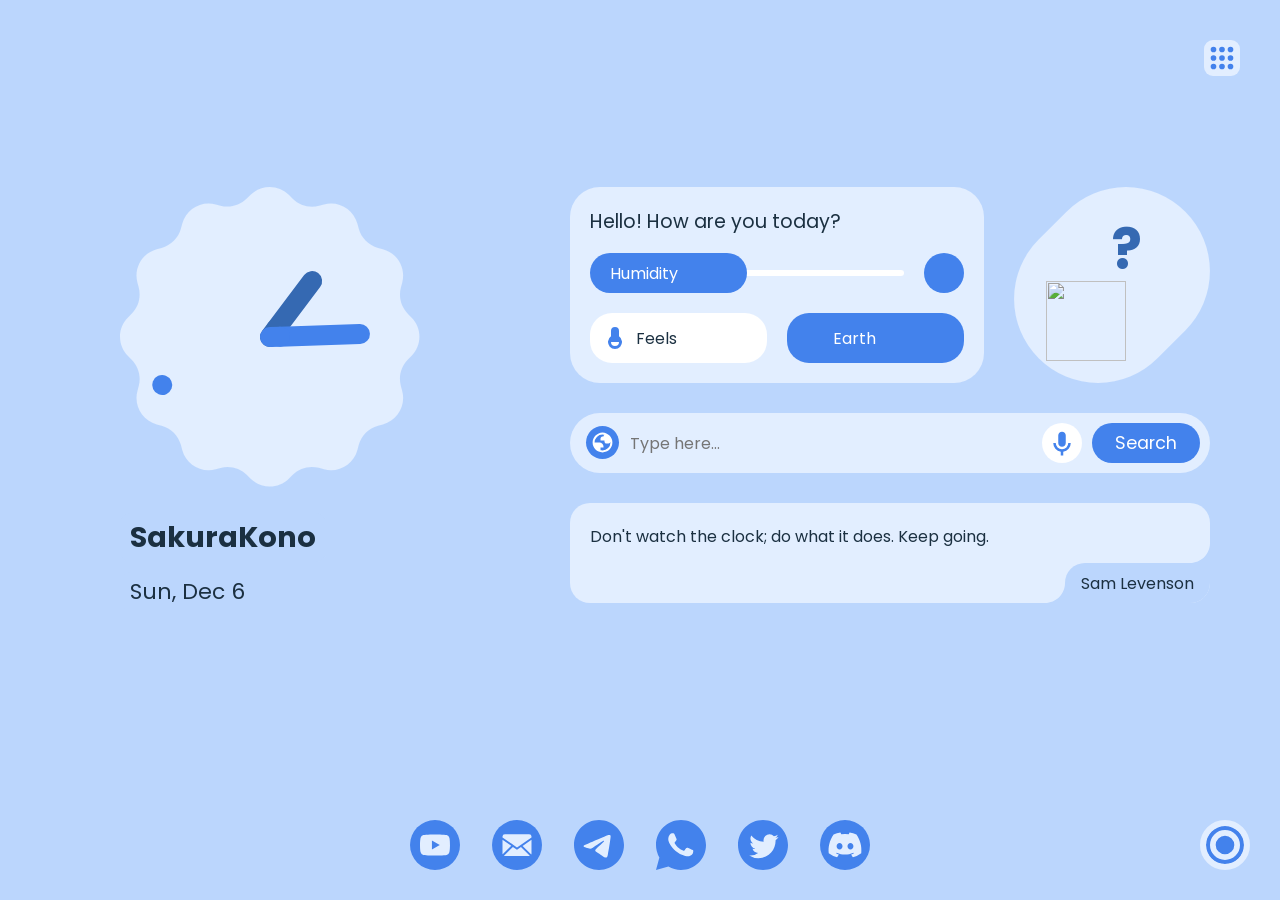
==== index.html @ a68b0960 "refactor: rebrand to KonoSite, restructure pages, add 404 page - Rename project from SakuraKono to K" ====
<!--
     Material You New Tab
     Copyright (c) 2024-2026 Prem, 2023-2025 XengShi
Copyright (c) 2026 SakuraCake
     Modified by SakuraCake for SakuraKono
     Licensed under the GNU General Public License v3.0 (GPL-3.0)
     You should have received a copy of the GNU General Public License along with this program.
     If not, see <https://www.gnu.org/licenses/>.
-->

<!DOCTYPE html>
<html lang="en">

<head>
    <meta charset="UTF-8">
    <meta content="width=device-width, initial-scale=1.0" name="viewport">
    <meta name="google-site-verification" content="j8K161R-W9yVVDoylaoPd2twGbjToAC3EzAFfZU1YOY" />
    <title>SakuraKono</title>
    <link href="style.css" rel="stylesheet">
    <link href="./favicon/icon48.png" id="favicon" rel="icon" type="image/png">
    <link rel="preconnect" href="https://fonts.googleapis.com">

    <!-- SCRIPTS -->
    <script src="scripts/preload.js"></script>
    <script defer src="scripts/pages.js"></script>
    <script defer src="scripts/languages.js"></script>
    <script defer src="scripts/save-load-states.js"></script>
    <script defer src="scripts/menu-shortcut-page.js"></script>
    <script defer src="scripts/theme.js"></script>
    <script defer src="scripts/browser-utils.js"></script>
    <script defer src="scripts/alert-modal.js"></script>
    <script defer src="scripts/wallpaper.js"></script>
    <script defer src="scripts/widgets-transparency.js"></script>
    <script defer src="scripts/clock.js"></script>
    <script defer src="scripts/weather.js"></script>
    <script defer src="scripts/custom-text.js"></script>
    <script defer src="scripts/search.js"></script>
    <script defer src="scripts/quotes.js"></script>
    <script defer src="scripts/shortcuts.js"></script>
    <script defer src="scripts/script.js"></script>
    <script defer src="scripts/search-suggestions.js"></script>
    <script defer src="scripts/ai-tools.js"></script>
    <script defer src="scripts/bookmarks.js"></script>
    <script defer src="scripts/todo-list.js"></script>
    <script defer src="scripts/google-apps.js"></script>
    <script defer src="scripts/voice-search.js"></script>
    <script defer src="scripts/backup-restore.js"></script>

    <!-- LANGUAGES SCRIPTS -->
    <script src="locales/en.js"></script>
    <script src="locales/zh.js"></script>
</head>

<body>
    <!-- --------------------- Loading Screen Starting --------------------- -->
    <img src="./images/Loading.png" id="LoadingScreen" fetchpriority="high" />

    <!-- --------------------- ToDo List Setup Starting --------------------- -->
    <!-- ToDo Icon -->
    <div class="todoListCont" id="todoListCont">
        <svg id="todoIcon" xmlns="http://www.w3.org/2000/svg" class="dot-icon" width="36" height="36"
            viewBox="0 0 36 36">
            <path style="transform: scale(0.9); transform-origin: center;"
                d="M7 4C5.3 4 4 5.3 4 7v6c0 1.7 1.3 3 3 3h6c1.7 0 3-1.3 3-3V7c0-1.7-1.3-3-3-3Zm12 2c-.6 0-1 .4-1 1s.4 1 1 1h12c.6 0 1-.4 1-1s-.4-1-1-1Zm-6 1c.25 0 .5.1.7.3.4.4.4 1 0 1.4l-3 3c-.2.2-.4.3-.7.3-.3 0-.5-.1-.7-.3l-2-2c-.4-.4-.4-1 0-1.4.4-.4 1-.4 1.4 0L10 9.6l2.3-2.3c.2-.2.45-.3.7-.3Zm6 3c-.6 0-1 .4-1 1s.4 1 1 1h7c.6 0 1-.4 1-1s-.4-1-1-1zM7 20c-1.7 0-3 1.3-3 3v6c0 1.7 1.3 3 3 3h6c1.7 0 3-1.3 3-3v-6c0-1.7-1.3-3-3-3zm12 2c-.6 0-1 .4-1 1s.4 1 1 1h12c.6 0 1-.4 1-1s-.4-1-1-1zm0 4c-.6 0-1 .4-1 1s.4 1 1 1h7c.6 0 1-.4 1-1s-.4-1-1-1z" />
        </svg>
        <!-- Text to appear on hover -->
        <span class="tooltip-text" id="todoListHover">ToDo List</span>
    </div>

    <!-- Centered Icon Container -->
    <div id="todoContainer" class="todo-container" style="display: none;">
        <h2 id="todoListHeading">To Do List</h2>
        <div class="addTaskCont">
            <input id="todoInput" placeholder="Add task..." type="text" autocomplete="off">
            <div class="searchControls">
                <!-- Add Button -->
                <button id="todoAdd">+</button>
            </div>
        </div>
        <ul class="todolist" id="todoullist">
        </ul>
    </div>

    <!-- --------------------- Bookmark System --------------------- -->
    <div style="display: none;">
        <svg id="folderIconTemplate" xmlns="http://www.w3.org/2000/svg" width="18" height="18" viewBox="0 0 24 24">
            <path fill="none" stroke="currentColor" stroke-linecap="round" stroke-linejoin="round" stroke-width="2"
                d="M3 6v10.8c0 1.12 0 1.68.218 2.108a2 2 0 0 0 .874.874c.427.218.987.218 2.105.218h11.606c1.118 0 1.677 0 2.104-.218c.377-.192.683-.498.875-.874C21 18.48 21 17.92 21 16.8V9.2c0-1.12 0-1.68-.218-2.108a2 2 0 0 0-.874-.874C19.48 6 18.92 6 17.8 6H12M3 6h9M3 6a2 2 0 0 1 2-2h3.675c.489 0 .734 0 .964.055q.308.075.578.24c.202.124.375.297.72.643L12 6" />
        </svg>
    </div>

    <div class="bookmark-button" id="bookmarkButton">
        <svg xmlns="http://www.w3.org/2000/svg" width="24" height="24" viewBox="0 0 24 24">
            <path fill-rule="evenodd"
                d="M7 2a3 3 0 0 0-3 3v15.138a1.5 1.5 0 0 0 2.244 1.303l5.26-3.006a1 1 0 0 1 .992 0l5.26 3.006A1.5 1.5 0 0 0 20 20.138V5a3 3 0 0 0-3-3z"
                clip-rule="evenodd" />
        </svg>
        <!-- Text to appear on hover -->
        <span class="tooltip-text" id="bookmarksHover">个人链接</span>
    </div>
    <div id="bookmarksContainer">
        <div id="bookmarkSidebar" class="bookmark-sidebar">

            <div class="topOutRoundCorner">
                <svg viewBox="0 0 30 30" xmlns="http://www.w3.org/2000/svg">
                    <path class="lessDark" d="M30 0L0 0C16.5685 0 30 13.4315 30 30L30 0Z" />
                </svg>
            </div>

            <div class="bookmark-sidebar-header">
                <h2 id="bookmarksHeading">Bookmarks</h2>
                <button id="addBookmarkBtn" class="bookmark-add-button" title="Add Link">+</button>
            </div>
            <div class="bookmark-search-container">
                <input type="text" id="bookmarkSearch" placeholder="Search bookmark" />
                <button id="clearSearchButton">✖</button>
            </div>
            <!-- Adding Sorting buttons along with View Container -->
            <div class="bookmark-controls-container">
                <div class="bookmark-control-group">
                    <h3 id="bookmarkSortBy">Sort by</h3>
                    <div class="button-group">
                        <button id="sortAlphabetical" class="bookmark-sort-button active">A-Z</button>
                        <button id="sortTimeAdded" class="bookmark-sort-button">Old-New</button>
                    </div>
                </div>

                <div class="bookmark-control-group">
                    <h3 id="bookmarkViewAs">View as</h3>
                    <div class="button-group">
                        <input type="checkbox" id="bookmarkGridCheckbox" hidden />
                        <button id="bookmarkViewGrid" class="bookmark-view-as-button">Grid</button>
                        <button id="bookmarkViewList" class="bookmark-view-as-button">List</button>
                    </div>
                </div>
            </div>
            <ul id="bookmarkList"></ul>
        </div>
    </div>

    <!-- Edit Bookmark Modal -->
    <div id="editBookmarkModal">
        <div class="modal-content">
            <h2 id="editBookmarkHeading">Edit Bookmark</h2>

            <img id="editBookmarkFavicon" src="" alt="Favicon">

            <div class="floating-label-field">
                <input type="text" id="editBookmarkName" autocomplete="off" />
                <label for="editBookmarkName" id="editBookmarkNameLabel">Bookmark Name</label>
            </div>

            <div class="floating-label-field">
                <input type="url" id="editBookmarkURL" autocomplete="off" />
                <label for="editBookmarkURL" id="editBookmarkURLLabel">Bookmark URL</label>
            </div>

            <div class="modal-buttons">
                <button id="saveBookmarkChanges">Save</button>
                <button id="cancelBookmarkEdit">Cancel</button>
            </div>
        </div>
    </div>

    <!----------------------- End of Bookmark System ----------------------->

    <!----------------------- Google App Menu Setup Starting ----------------------->
    <!-- 9 Dot Icon -->
    <div class="googleAppsCont" id="googleAppsCont">
        <svg class="dot-icon" xmlns="http://www.w3.org/2000/svg" width="36" height="36" viewBox="0 0 24 24">
            <path
                d="M8 6a2 2 0 1 1-4 0 2 2 0 0 1 4 0m0 6a2 2 0 1 1-4 0 2 2 0 0 1 4 0m-2 8a2 2 0 1 0 0-4 2 2 0 0 0 0 4m8-14a2 2 0 1 1-4 0 2 2 0 0 1 4 0m-2 8a2 2 0 1 0 0-4 2 2 0 0 0 0 4m2 4a2 2 0 1 1-4 0 2 2 0 0 1 4 0m4-10a2 2 0 1 0 0-4 2 2 0 0 0 0 4m2 4a2 2 0 1 1-4 0 2 2 0 0 1 4 0m-2 8a2 2 0 1 0 0-4 2 2 0 0 0 0 4" />
        </svg>
        <!-- Text to appear on hover -->
        <span class="tooltip-text" id="googleAppsHover">社交链接</span>
    </div>

    <!-- Centered Icon Container -->
    <div id="iconContainer" class="icon-container" style="display: none;">
        <a href="https://myaccount.google.com/" class="icon-item">
            <div class="menuicon">
                <svg xmlns="http://www.w3.org/2000/svg" width="46" height="46" viewBox="0 0 24 24">
                    <path fill="currentColor"
                        d="M12 4c-4.42 0-8 3.58-8 8c0 1.95.7 3.73 1.86 5.12a9.95 9.95 0 0 1 12.28 0A7.96 7.96 0 0 0 20 12c0-4.42-3.58-8-8-8m0 9c-1.93 0-3.5-1.57-3.5-3.5S10.07 6 12 6s3.5 1.57 3.5 3.5S13.93 13 12 13"
                        opacity="0.3" />
                    <path fill="currentColor"
                        d="M12 2C6.48 2 2 6.48 2 12s4.48 10 10 10s10-4.48 10-10S17.52 2 12 2m0 18c-1.74 0-3.34-.56-4.65-1.5C8.66 17.56 10.26 17 12 17s3.34.56 4.65 1.5c-1.31.94-2.91 1.5-4.65 1.5m6.14-2.88a9.95 9.95 0 0 0-12.28 0A7.96 7.96 0 0 1 4 12c0-4.42 3.58-8 8-8s8 3.58 8 8c0 1.95-.7 3.73-1.86 5.12" />
                    <path fill="currentColor"
                        d="M12 5.93c-1.93 0-3.5 1.57-3.5 3.5s1.57 3.5 3.5 3.5s3.5-1.57 3.5-3.5s-1.57-3.5-3.5-3.5m0 5c-.83 0-1.5-.67-1.5-1.5s.67-1.5 1.5-1.5s1.5.67 1.5 1.5s-.67 1.5-1.5 1.5" />
                </svg>
            </div>
            <div class="label short">Account</div>
        </a>
        <a href="https://google.com/" class="icon-item">
            <div class="menuicon">
                <svg xmlns="http://www.w3.org/2000/svg" width="43" height="43" viewBox="-2 -2 24 24">
                    <path fill="currentColor"
                        d="M4.376 8.068A6 6 0 0 0 4.056 10c0 .734.132 1.437.376 2.086a5.946 5.946 0 0 0 8.57 3.045h.001a5.96 5.96 0 0 0 2.564-3.043H10.22V8.132h9.605a10 10 0 0 1-.044 3.956a10 10 0 0 1-3.52 5.71A9.96 9.96 0 0 1 10 20A9.998 9.998 0 0 1 1.118 5.401A10 10 0 0 1 10 0c2.426 0 4.651.864 6.383 2.302l-3.24 2.652a5.948 5.948 0 0 0-8.767 3.114" />
                </svg>
            </div>
            <div class="label short">Search</div>
        </a>
        <a href="https://www.youtube.com/" class="icon-item">
            <div class="menuicon">
                <svg xmlns="http://www.w3.org/2000/svg" width="47" height="47" viewBox="1 0 24 24">
                    <g fill="none" fill-rule="evenodd">
                        <path
                            d="m12.593 23.258l-.011.002l-.071.035l-.02.004l-.014-.004l-.071-.035q-.016-.005-.024.005l-.004.01l-.017.428l.005.02l.01.013l.104.074l.015.004l.012-.004l.104-.074l.012-.016l.004-.017l-.017-.427q-.004-.016-.017-.018m.265-.113l-.013.002l-.185.093l-.01.01l-.003.011l.018.43l.005.012l.008.007l.201.093q.019.005.029-.008l.004-.014l-.034-.614q-.005-.018-.02-.022m-.715.002a.02.02 0 0 0-.027.006l-.006.014l-.034.614q.001.018.017.024l.015-.002l.201-.093l.01-.008l.004-.011l.017-.43l-.003-.012l-.01-.01z" />
                        <path fill="currentColor"
                            d="M12 4c.855 0 1.732.022 2.582.058l1.004.048l.961.057l.9.061l.822.064a3.8 3.8 0 0 1 3.494 3.423l.04.425l.075.91c.07.943.122 1.971.122 2.954s-.052 2.011-.122 2.954l-.075.91l-.04.425a3.8 3.8 0 0 1-3.495 3.423l-.82.063l-.9.062l-.962.057l-1.004.048A62 62 0 0 1 12 20a62 62 0 0 1-2.582-.058l-1.004-.048l-.961-.057l-.9-.062l-.822-.063a3.8 3.8 0 0 1-3.494-3.423l-.04-.425l-.075-.91A41 41 0 0 1 2 12c0-.983.052-2.011.122-2.954l.075-.91l.04-.425A3.8 3.8 0 0 1 5.73 4.288l.821-.064l.9-.061l.962-.057l1.004-.048A62 62 0 0 1 12 4m-2 5.575v4.85c0 .462.5.75.9.52l4.2-2.425a.6.6 0 0 0 0-1.04l-4.2-2.424a.6.6 0 0 0-.9.52Z" />
                    </g>
                </svg>
            </div>
            <div class="label short">YouTube</div>
        </a>
        <a href="https://mail.google.com/" class="icon-item">
            <div class="menuicon">
                <svg xmlns="http://www.w3.org/2000/svg" width="46" height="46" viewBox="1 0 24 24">
                    <path fill="currentColor"
                        d="M20 18h-2V9.25L12 13L6 9.25V18H4V6h1.2l6.8 4.25L18.8 6H20m0-2H4c-1.11 0-2 .89-2 2v12a2 2 0 0 0 2 2h16a2 2 0 0 0 2-2V6a2 2 0 0 0-2-2" />
                </svg>
            </div>
            <div class="label short">Gmail</div>
        </a>
        <a href="https://music.youtube.com/" class="icon-item">
            <div class="menuicon">
                <svg xmlns="http://www.w3.org/2000/svg" width="46" height="46" viewBox="0 0 24 24">
                    <g fill="currentColor" fill-rule="evenodd" clip-rule="evenodd">
                        <path
                            d="M8.217 8.286C9.265 7.254 10.514 6.743 12 6.743s2.735.51 3.783 1.543s1.562 2.258 1.562 3.714s-.514 2.68-1.562 3.713s-2.297 1.543-3.783 1.543s-2.735-.51-3.783-1.543S6.655 13.455 6.655 12s.514-2.682 1.562-3.714m6.977 3.715L10 14.91V9.088z" />
                        <path
                            d="M19.071 18.966Q22.001 16.08 22 12q0-4.081-2.929-6.967Q16.141 2.147 12 2.147T4.929 5.033T2 12q0 4.08 2.929 6.966q2.93 2.886 7.071 2.886q4.142 0 7.071-2.886M12 5.433c-1.827 0-3.407.644-4.702 1.92C6.002 8.63 5.345 10.19 5.345 12c0 1.809.657 3.37 1.953 4.646c1.295 1.276 2.874 1.92 4.702 1.92s3.407-.644 4.702-1.92c1.296-1.276 1.953-2.837 1.953-4.646c0-1.81-.657-3.37-1.953-4.647c-1.295-1.276-2.875-1.92-4.702-1.92" />
                    </g>
                </svg>
            </div>
            <div class="label short">YTMusic</div>
        </a>
        <a href="https://maps.google.com/" class="icon-item">
            <div class="menuicon">
                <svg width="36" height="36" viewBox="0 0 24 24" xmlns="http://www.w3.org/2000/svg">
                    <path fill="currentColor"
                        d="M4.456 12.367c-.515-1.143-.829-2.42-.83-3.994.001-2.05.739-3.927 1.962-5.383A8.354 8.354 0 0 1 12 0c.882 0 1.732.137 2.53.39a8.393 8.393 0 0 1 4.9 4.124c-.006.008 0 0 0 0a8.334 8.334 0 0 1 .943 3.859c0 5.078-3.256 7.061-6.05 11.429C12.625 22.426 13.096 24 12 24c-1.096 0-.625-1.574-2.323-4.198-1.955-3.058-4.057-4.854-5.221-7.435Zm5.096-6.059-.008.01a3.202 3.202 0 0 0 4.893 4.133l.03-.035a3.202 3.202 0 0 0-4.915-4.107z" />
                </svg>
            </div>
            <div class="label short">Maps</div>
        </a>
        <a href="https://play.google.com/" class="icon-item">
            <div class="menuicon">
                <svg xmlns="http://www.w3.org/2000/svg" width="38" height="38" viewBox="0 0 16 16">
                    <path fill="currentColor"
                        d="M14.222 9.374c1.037-.61 1.037-2.137 0-2.748L11.528 5.04 8.32 8l3.207 2.96zm-3.595 2.116L7.583 8.68 1.03 14.73c.201 1.029 1.36 1.61 2.303 1.055zM1 13.396V2.603L6.846 8zM1.03 1.27l6.553 6.05 3.044-2.81L3.333.215C2.39-.341 1.231.24 1.03 1.27" />
                </svg>
            </div>
            <div class="label short">Play</div>
        </a>
        <a href="https://drive.google.com/" class="icon-item">
            <div class="menuicon">
                <svg xmlns="http://www.w3.org/2000/svg" width="40" height="40" viewBox="0 0 24 24">
                    <path fill="currentColor"
                        d="M12.01 1.485c-2.082 0-3.754.02-3.743.047.01.02 1.708 3.001 3.774 6.62l3.76 6.574h3.76c2.081 0 3.753-.02 3.742-.047-.005-.02-1.708-3.001-3.775-6.62l-3.76-6.574zm-4.76 1.73a789.828 789.861 0 0 0-3.63 6.319L0 15.868l1.89 3.298 1.885 3.297 3.62-6.335 3.618-6.33-1.88-3.287C8.1 4.704 7.255 3.22 7.25 3.214zm2.259 12.653-.203.348c-.114.198-.96 1.672-1.88 3.287a423.93 423.948 0 0 1-1.698 2.97c-.01.026 3.24.042 7.222.042h7.244l1.796-3.157c.992-1.734 1.85-3.23 1.906-3.323l.104-.167h-7.249z" />
                </svg>
            </div>
            <div class="label short">Drive</div>
        </a>
        <a href="https://photos.google.com/" class="icon-item">
            <div class="menuicon">
                <svg xmlns="http://www.w3.org/2000/svg" width="42" height="42" viewBox="0 0 256 256">
                    <g fill="currentColor">
                        <path
                            d="M192 88a63.7 63.7 0 0 1-14 40h-50V24a64 64 0 0 1 64 64M64 168a64 64 0 0 0 64 64V128H78a63.7 63.7 0 0 0-14 40"
                            opacity=".2" />
                        <path
                            d="M232 120h-39.51A72 72 0 0 0 128 16a8 8 0 0 0-8 8v39.51A72 72 0 0 0 16 128a8 8 0 0 0 8 8h39.51A72 72 0 0 0 128 240a8 8 0 0 0 8-8v-39.51A72 72 0 0 0 240 128a8 8 0 0 0-8-8M120 223.43A56.09 56.09 0 0 1 72 168a55.3 55.3 0 0 1 10-32h38ZM120 120H32.57A56.09 56.09 0 0 1 88 72a55.3 55.3 0 0 1 32 10Zm16-87.43A56.09 56.09 0 0 1 184 88a55.3 55.3 0 0 1-10 32h-38ZM168 184a55.3 55.3 0 0 1-32-10v-38h87.43A56.09 56.09 0 0 1 168 184" />
                    </g>
                </svg>
            </div>
            <div class="label short">Photos</div>
        </a>
        <a href="https://translate.google.com/" class="icon-item">
            <div class="menuicon">
                <svg xmlns="http://www.w3.org/2000/svg" width="40" height="40" viewBox="0 0 24 24">
                    <path fill="currentColor"
                        d="m12 22-1-3H4q-.825 0-1.412-.587T2 17V4q0-.825.588-1.412T4 2h6l.875 3H20q.875 0 1.438.563T22 7v13q0 .825-.562 1.413T20 22zm-4.85-7.4q1.725 0 2.838-1.112T11.1 10.6q0-.2-.012-.362t-.063-.338h-3.95v1.55H9.3q-.2.7-.763 1.088t-1.362.387q-.975 0-1.675-.7T4.8 10.5t.7-1.725 1.675-.7q.45 0 .85.163t.725.487L9.975 7.55Q9.45 7 8.712 6.7T7.15 6.4q-1.675 0-2.863 1.188T3.1 10.5t1.188 2.913T7.15 14.6m6.7.5.55-.525q-.35-.425-.637-.825t-.563-.85zm1.25-1.275q.7-.825 1.063-1.575t.487-1.175h-3.975l.3 1.05h1q.2.375.475.813t.65.887M13 21h7q.45 0 .725-.288T21 20V7q0-.45-.275-.725T20 6h-8.825l1.175 4.05h1.975V9h1.025v1.05H19v1.025h-1.275q-.25.95-.75 1.85T15.8 14.6l2.725 2.675L17.8 18l-2.7-2.7-.9.925L15 19z" />
                </svg>
            </div>
            <div class="label short">Translate</div>
        </a>
        <a href="https://calendar.google.com/" class="icon-item">
            <div class="menuicon">
                <svg xmlns="http://www.w3.org/2000/svg" width="36" height="36" viewBox="0 0 24 24">
                    <path fill="currentColor"
                        d="M18.316 5.684H24v12.632h-5.684zM5.684 24h12.632v-5.684H5.684zM18.316 5.684V0H1.895A1.894 1.894 0 0 0 0 1.895v16.421h5.684V5.684zm-7.207 6.25v-.065q.407-.216.687-.617c.28-.401.279-.595.279-.982q0-.568-.3-1.025a2.05 2.05 0 0 0-.832-.714 2.7 2.7 0 0 0-1.197-.257q-.9 0-1.481.467-.579.467-.793 1.078l1.085.452q.13-.374.413-.633.284-.258.767-.257.495 0 .816.264a.86.86 0 0 1 .322.703q0 .495-.36.778t-.886.284h-.567v1.085h.633q.611 0 1.02.327.407.327.407.843 0 .505-.387.832c-.387.327-.565.327-.924.327q-.527 0-.897-.311-.372-.312-.521-.881l-1.096.452q.268.923.977 1.401.707.479 1.538.477a2.84 2.84 0 0 0 1.293-.291q.574-.29.902-.794.327-.505.327-1.149 0-.643-.344-1.105a2.07 2.07 0 0 0-.881-.689m2.093-1.931.602.913L15 10.045v5.744h1.187V8.446h-.827zM22.105 0h-3.289v5.184H24V1.895A1.894 1.894 0 0 0 22.105 0m-3.289 23.5 4.684-4.684h-4.684zM0 22.105C0 23.152.848 24 1.895 24h3.289v-5.184H0z" />
                </svg>
            </div>
            <div class="label short">Calendar</div>
        </a>
        <a href="https://meet.google.com/" class="icon-item">
            <div class="menuicon">
                <svg xmlns="http://www.w3.org/2000/svg" viewBox="0 0 50 50" width="41" height="41">
                    <path fill="currentColor"
                        d="M2 18L2 32 12 32 12 18zM39 9v4.31l-10 9V16H14V6h22C37.66 6 39 7.34 39 9zM29 27.69l10 9V41c0 1.66-1.34 3-3 3H14V34h15V27.69zM12 34v10H5c-1.657 0-3-1.343-3-3v-7H12zM12 6L12 16 2 16zM29 25L39 16 39 34zM49 9.25v31.5c0 .87-1.03 1.33-1.67.75L41 35.8V14.2l6.33-5.7C47.97 7.92 49 8.38 49 9.25z" />
                </svg>
            </div>
            <div class="label short">Meet</div>
        </a>
        <a href="https://chat.google.com/" class="icon-item">
            <div class="menuicon">
                <svg xmlns="http://www.w3.org/2000/svg" width="36" height="36" viewBox="0 0 24 24">
                    <path fill="currentColor"
                        d="M1.637 0C.733 0 0 .733 0 1.637v16.5c0 .904.733 1.636 1.637 1.636h3.955v3.323c0 .804.97 1.207 1.539.638l3.963-3.96h11.27c.903 0 1.636-.733 1.636-1.637V5.592L18.408 0Zm3.955 5.592h12.816v8.59H8.455l-2.863 2.863Z" />
                </svg>
            </div>
            <div class="label short">Chat</div>
        </a>
        <a href="https://news.google.com/" class="icon-item">
            <div class="menuicon">
                <svg xmlns="http://www.w3.org/2000/svg" width="40" height="40" viewBox="0 0 24 24">
                    <path fill="currentColor"
                        d="M21.267 21.2a.614.614 0 0 1-.613.613H3.344a.614.614 0 0 1-.612-.613V8.115a.614.614 0 0 1 .613-.613h17.309a.614.614 0 0 1 .613.613zm-3.032-3.42v-1.195a.08.08 0 0 0-.08-.08h-5.373v1.361h5.373a.08.08 0 0 0 .08-.083zm.817-2.587v-1.201a.08.08 0 0 0-.079-.082h-6.19v1.362h6.189a.08.08 0 0 0 .08-.078v-.004zm-.817-2.588V11.4a.08.08 0 0 0-.08-.08h-5.373v1.361h5.373a.08.08 0 0 0 .08-.079zM8.15 14.045v1.226h1.77c-.145.748-.804 1.292-1.77 1.292a1.976 1.976 0 0 1 0-3.95 1.77 1.77 0 0 1 1.253.49l.934-.932a3.14 3.14 0 0 0-2.187-.853 3.268 3.268 0 1 0 0 6.537c1.89 0 3.133-1.328 3.133-3.197a4 4 0 0 0-.052-.619zM2.27 7.654a.616.616 0 0 1 .613-.613h12.154l-1.269-3.49a.595.595 0 0 0-.743-.383L.368 7.775a.594.594 0 0 0-.323.775l2.225 6.112za.616.616 0 0 1 .613-.613h12.154l-1.269-3.49a.595.595 0 0 0-.743-.383L.368 7.775a.594.594 0 0 0-.323.775l2.225 6.112zm21.312-.31-8.803-2.37.751 2.067h5.584a.614.614 0 0 1 .613.613v8.794l2.247-8.365a.59.59 0 0 0-.392-.74m-4.496-1.675V2.795a.61.61 0 0 0-.611-.608H5.524a.61.61 0 0 0-.616.605v2.837l8.39-3.052a.594.594 0 0 1 .743.39l.544 1.497z" />
                </svg>
            </div>
            <div class="label short">News</div>
        </a>
        <a href="https://contacts.google.com/" class="icon-item">
            <div class="menuicon">
                <svg xmlns="http://www.w3.org/2000/svg" width="40" height="40" viewBox="0 0 24 24">
                    <path fill="currentColor"
                        d="M4.625 22q-.4 0-.725-.325t-.325-.725v-2.625q0-2.25 1.4-3.975t3.6-2.2q-1 .7-1.55 1.762t-.55 2.288v4.75q0 .275.075.55t.25.5zM8.3 22q-.425 0-.737-.312t-.313-.738V16.2q0-1.75 1.238-2.975T11.475 12H16.2q1.75 0 2.975 1.225T20.4 16.2v1.6q0 1.75-1.225 2.975T16.2 22zM12 9.9q-1.65 0-2.8-1.15t-1.15-2.8 1.15-2.8T12 2t2.8 1.15 1.15 2.8-1.15 2.8T12 9.9" />
                </svg>
            </div>
            <div class="label short">Contacts</div>
        </a>
        <a href="https://myadcenter.google.com/" class="icon-item">
            <div class="menuicon">
                <svg xmlns="http://www.w3.org/2000/svg" width="40" height="40" viewBox="0 0 24 24">
                    <path fill="currentColor"
                        d="M10.275 12q-.7 0-1.15-.525T8.8 10.25l.3-1.8q.2-1.075 1.013-1.763T12 6q1.1 0 1.913.688t1.012 1.762l.3 1.8q.125.7-.325 1.225T13.75 12zm.6-2h2.275l-.2-1.225q-.05-.35-.325-.562T12 8t-.612.213-.313.562zM3.1 12.975q-.575.025-.988-.225t-.537-.775q-.05-.225-.025-.45t.125-.425q0 .025-.025-.1-.05-.05-.25-.6-.05-.3.075-.575T1.8 9.35l.05-.05q.05-.475.388-.8t.837-.325q.075 0 .475.1l.075-.025q.125-.125.325-.187T4.375 8q.275 0 .488.088t.337.262q.025 0 .038.013t.037.012q.35.025.612.212t.388.513q.05.175.038.338t-.063.312q0 .025.025.1.175.175.275.388t.1.437q0 .1-.15.525-.025.05 0 .1l.05.4q0 .525-.437.9t-1.063.375zM20 13q-.825 0-1.412-.587T18 11q0-.3.088-.562t.237-.513l-.7-.625q-.25-.2-.088-.5T18 8.5h2q.825 0 1.413.588T22 10.5v.5q0 .825-.587 1.413T20 13M0 17v-.575q0-1.1 1.113-1.763T4 14q.325 0 .625.013t.575.062q-.35.5-.525 1.075T4.5 16.375V18H1q-.425 0-.712-.288T0 17m6 0v-.625q0-1.625 1.663-2.625t4.337-1q2.7 0 4.35 1T18 16.375V17q0 .425-.288.713T17 18H7q-.425 0-.712-.288T6 17m14-3q1.8 0 2.9.663t1.1 1.762V17q0 .425-.288.713T23 18h-3.5v-1.625q0-.65-.162-1.225t-.488-1.075q.275-.05.563-.062T20 14m-8 .75q-1.425 0-2.55.375T8.125 16H15.9q-.225-.5-1.338-.875T12 14.75M12.025 9" />
                </svg>
            </div>
            <div class="label short one">My Ad Ce...</div>
            <div class="label full">My Ad<br>Center</div>
        </a>
        <a href="https://business.google.com/" class="icon-item">
            <div class="menuicon">
                <svg xmlns="http://www.w3.org/2000/svg" width="40" height="40" viewBox="0 0 24 24">
                    <path fill="currentColor"
                        d="M22 8.5c0 1.37-1.12 2.5-2.5 2.5S17 9.87 17 8.5c0 1.37-1.12 2.5-2.5 2.5S12 9.87 12 8.5c0 1.37-1.12 2.5-2.5 2.5S7 9.87 7 8.5C7 9.87 5.88 11 4.5 11S2 9.87 2 8.5l1.39-5.42S3.68 2 4.7 2h14.6c1.02 0 1.31 1.08 1.31 1.08zm-1 3.7V20c0 1.1-.9 2-2 2H5c-1.1 0-2-.9-2-2v-7.8a3.96 3.96 0 0 0 4-.58c.69.55 1.56.88 2.5.88.95 0 1.82-.33 2.5-.88.69.55 1.56.88 2.5.88.95 0 1.82-.33 2.5-.88.68.55 1.56.88 2.5.88.53 0 1.04-.11 1.5-.3m-2 5.13c0-.2 0-.41-.05-.63l-.03-.16h-2.97v1.17h1.81c-.06.22-.14.44-.31.62-.33.33-.78.51-1.26.51-.5 0-.99-.21-1.35-.56-.69-.71-.69-1.86.02-2.58.69-.7 1.83-.7 2.55-.03l.14.13.84-.85-.16-.14c-.56-.52-1.3-.81-2.08-.81h-.01c-.81 0-1.57.31-2.14.87-.59.58-.92 1.34-.92 2.13 0 .8.31 1.54.88 2.09a3.2 3.2 0 0 0 2.22.91h.02c.8 0 1.51-.29 2.03-.8.47-.48.77-1.2.77-1.87" />
                </svg>
            </div>
            <div class="label short one">Business ...</div>
            <div class="label full">Business<br>Profile</div>
        </a>
        <a href="https://google.com/shopping/" class="icon-item">
            <div class="menuicon">
                <svg xmlns="http://www.w3.org/2000/svg" width="39" height="39" viewBox="0 0 24 24">
                    <path fill="currentColor"
                        d="M11.175 22q-.375 0-.75-.15t-.675-.45L2.6 14.25q-.3-.3-.438-.663t-.137-.737t.138-.75t.437-.675L11.4 2.6q.275-.275.65-.438T12.825 2H20q.825 0 1.413.587T22 4v7.175q0 .4-.15.763t-.425.637L12.6 21.4q-.3.3-.675.45t-.75.15M17.5 8q.625 0 1.063-.437T19 6.5t-.437-1.062T17.5 5t-1.062.438T16 6.5t.438 1.063T17.5 8" />
                </svg>
            </div>
            <div class="label short">Shopping</div>
        </a>

        <div class="separator"></div>

        <a href="https://docs.google.com/document/" class="icon-item">
            <div class="menuicon">
                <svg xmlns="http://www.w3.org/2000/svg" width="39" height="39" viewBox="0 0 24 24">
                    <path fill="currentColor"
                        d="M14.727 6.727H14V0H4.91c-.905 0-1.637.732-1.637 1.636v20.728c0 .904.732 1.636 1.636 1.636h14.182c.904 0 1.636-.732 1.636-1.636V6.727zm-.545 10.455H7.09v-1.364h7.09v1.364zm2.727-3.273H7.091v-1.364h9.818zm0-3.273H7.091V9.273h9.818zM14.727 6h6l-6-6z" />
                </svg>
            </div>
            <div class="label short">Docs</div>
        </a>
        <a href="https://docs.google.com/spreadsheets/" class="icon-item">
            <div class="menuicon">
                <svg xmlns="http://www.w3.org/2000/svg" width="39" height="39" viewBox="0 0 24 24">
                    <path fill="currentColor"
                        d="M11.318 12.545H7.91v-1.909h3.41v1.91zM14.728 0v6h6zm1.363 10.636h-3.41v1.91h3.41zm0 3.273h-3.41v1.91h3.41zM20.727 6.5v15.864c0 .904-.732 1.636-1.636 1.636H4.909a1.636 1.636 0 0 1-1.636-1.636V1.636C3.273.732 4.005 0 4.909 0h9.318v6.5zm-3.273 2.773H6.545v7.909h10.91v-7.91zm-6.136 4.636H7.91v1.91h3.41v-1.91z" />
                </svg>
            </div>
            <div class="label short">Sheets</div>
        </a>
        <a href="https://docs.google.com/presentation/" class="icon-item">
            <div class="menuicon">
                <svg xmlns="http://www.w3.org/2000/svg" width="39" height="39" viewBox="0 0 24 24">
                    <path fill="currentColor"
                        d="M16.09 15.273H7.91v-4.637h8.18zm1.728-8.523h2.91v15.614c0 .904-.733 1.636-1.637 1.636H4.909a1.636 1.636 0 0 1-1.636-1.636V1.636C3.273.732 4.005 0 4.909 0h9.068v6.75zm-.363 2.523H6.545v7.363h10.91zm-2.728-5.979V6h6.001l-6-6v3.294z" />
                </svg>
            </div>
            <div class="label short">Slides</div>
        </a>
        <a href="https://docs.google.com/forms/" class="icon-item">
            <div class="menuicon">
                <svg xmlns="http://www.w3.org/2000/svg" width="39" height="39" viewBox="0 0 24 24">
                    <path fill="currentColor"
                        d="M14.727 6h6l-6-6zm0 .727H14V0H4.91c-.905 0-1.637.732-1.637 1.636v20.728c0 .904.732 1.636 1.636 1.636h14.182c.904 0 1.636-.732 1.636-1.636V6.727zM7.91 17.318a.819.819 0 1 1 .001-1.638.819.819 0 0 1 0 1.638zm0-3.273a.819.819 0 1 1 .001-1.637.819.819 0 0 1 0 1.637zm0-3.272a.819.819 0 1 1 .001-1.638.819.819 0 0 1 0 1.638zm9 6.409h-6.818v-1.364h6.818zm0-3.273h-6.818v-1.364h6.818zm0-3.273h-6.818V9.273h6.818z" />
                </svg>
            </div>
            <div class="label short">Forms</div>
        </a>
        <a href="https://keep.google.com/" class="icon-item">
            <div class="menuicon">
                <svg xmlns="http://www.w3.org/2000/svg" width="39" height="39" viewBox="0 0 24 24">
                    <path fill="currentColor"
                        d="M4.908 0c-.904 0-1.635.733-1.635 1.637v20.726c0 .904.732 1.637 1.635 1.637H19.09c.904 0 1.637-.733 1.637-1.637V6.5h-6.5V0zm9.819 0v6h6zM11.97 8.229c.224 0 .571.031.765.072.2.04.576.185.842.312.828.414 1.467 1.164 1.774 2.088.168.511.188 1.34.05 1.865a3.75 3.75 0 0 1-1.277 1.952l-.25.193h-1.87c-2.134 0-1.931.042-2.478-.494a3.35 3.35 0 0 1-.984-1.844c-.148-.766-.053-1.437.32-2.203.19-.399.303-.556.65-.899.68-.679 1.513-1.037 2.458-1.042m-1.866 7.863h3.781v1.328h-3.779v-1.328z" />
                </svg>
            </div>
            <div class="label short">Keep</div>
        </a>
        <a href="https://google.com/finance/" class="icon-item">
            <div class="menuicon">
                <svg xmlns="http://www.w3.org/2000/svg" width="40" height="40" viewBox="0 0 24 24">
                    <path fill="currentColor"
                        d="M8 11.75V7.5q0-.625.438-1.062T9.5 6t1.063.438T11 7.5v4.25q0 .625-.437 1.063T9.5 13.25t-1.062-.437T8 11.75m5-.225V3.5q0-.625.438-1.062T14.5 2t1.063.438T16 3.5v8.025q0 .75-.462 1.125t-1.038.375-1.037-.375T13 11.525m-10 3.45V11.5q0-.625.438-1.062T4.5 10t1.063.438T6 11.5v3.475q0 .75-.462 1.125t-1.038.375-1.037-.375T3 14.975m2.4 6.075q-.65 0-.913-.612T4.7 19.35l4.1-4.1q.275-.275.663-.3t.687.25L13 17.65l5.6-5.6H18q-.425 0-.712-.288T17 11.05t.288-.712.712-.288h3q.425 0 .713.288t.287.712v3q0 .425-.288.713T21 15.05t-.712-.288T20 14.05v-.6l-6.25 6.25q-.275.275-.663.3t-.687-.25L9.55 17.3 6.1 20.75q-.125.125-.312.213t-.388.087" />
                </svg>
            </div>
            <div class="label short">Finance</div>
        </a>
        <a href="https://ads.google.com/" class="icon-item">
            <div class="menuicon">
                <svg xmlns="http://www.w3.org/2000/svg" width="42" height="42" viewBox="0 0 48 48">
                    <defs>
                        <mask id="ipTGoogleAds0">
                            <g fill="none" stroke="#fff" stroke-width="4">
                                <path fill="#555"
                                    d="M41.355 34.153L29.522 8.776a6 6 0 0 0-10.876 5.072L30.48 39.224a6 6 0 1 0 10.876-5.071Z" />
                                <path stroke-linecap="round"
                                    d="M23.438 26.536L17.52 39.224a6 6 0 0 1-7.974 2.902v0a6 6 0 0 1-2.902-7.973L18.374 9" />
                                <circle cx="12.083" cy="36.688" r="6" fill="#555"
                                    transform="rotate(25 12.083 36.688)" />
                            </g>
                        </mask>
                    </defs>
                    <path fill="currentColor" d="M0 0h48v48H0z" mask="url(#ipTGoogleAds0)" />
                </svg>
            </div>
            <div class="label short">Google Ads</div>
        </a>
        <a href="https://analytics.google.com/" class="icon-item">
            <div class="menuicon">
                <svg xmlns="http://www.w3.org/2000/svg" width="36" height="36" viewBox="0 0 24 24">
                    <path fill="currentColor"
                        d="M22.84 2.998v17.999a2.983 2.983 0 0 1-2.967 2.998 3 3 0 0 1-.368-.02 3.06 3.06 0 0 1-2.61-3.1V3.12A3.06 3.06 0 0 1 19.51.02a2.983 2.983 0 0 1 3.329 2.978zM4.133 18.055a2.973 2.973 0 1 0 0 5.945 2.973 2.973 0 0 0 0-5.945m7.872-9.01h-.05a3.06 3.06 0 0 0-2.892 3.126v7.985c0 2.167.954 3.482 2.35 3.763a2.978 2.978 0 0 0 3.57-2.927v-8.959a2.983 2.983 0 0 0-2.978-2.988" />
                </svg>
            </div>
            <div class="label short one">Google A...</div>
            <div class="label full">Google<br>Analytics</div>
        </a>
        <a href="https://passwords.google.com/" class="icon-item">
            <div class="menuicon">
                <svg xmlns="http://www.w3.org/2000/svg" width="38" height="38" viewBox="0 0 24 24">
                    <path fill="currentColor"
                        d="M6.545 14.182c.6 0 1.109-.21 1.528-.627.436-.436.654-.954.654-1.555s-.218-1.109-.654-1.528a2.036 2.036 0 0 0-1.528-.654c-.6 0-1.118.218-1.555.654A2.079 2.079 0 0 0 4.363 12c0 .6.21 1.118.627 1.555.436.418.954.627 1.555.627zm0 4.363c-1.818 0-3.363-.636-4.636-1.909C.636 15.363 0 13.818 0 12s.636-3.363 1.909-4.637c1.273-1.272 2.818-1.908 4.636-1.908a6.39 6.39 0 0 1 3.409.954 6.22 6.22 0 0 1 2.4 2.59h9.464c.6 0 1.109.22 1.527.655.436.418.655.927.655 1.528v5.18c0 .6-.219 1.119-.655 1.556a2.079 2.079 0 0 1-1.527.627h-4.91a2.17 2.17 0 0 1-1.554-.627 2.17 2.17 0 0 1-.627-1.555v-1.364h-2.374a6.009 6.009 0 0 1-2.373 2.618 6.676 6.676 0 0 1-3.435.928Zm4.31-5.727h6.054v3.545h1.636v-1.364a.775.775 0 0 1 .219-.574.816.816 0 0 1 .6-.246.73.73 0 0 1 .573.246.73.73 0 0 1 .246.574v1.364h1.635v-5.181H10.855a4.336 4.336 0 0 0-1.528-2.537 4.193 4.193 0 0 0-2.782-1.008 4.202 4.202 0 0 0-3.081 1.281C2.61 9.772 2.182 10.8 2.182 12c0 1.2.428 2.228 1.282 3.081a4.202 4.202 0 0 0 3.081 1.282c1.055 0 1.982-.327 2.782-.982a4.461 4.461 0 0 0 1.528-2.563z" />
                </svg>
            </div>
            <div class="label short one">Password ...</div>
            <div class="label full">Password<br>Manager</div>
        </a>
        <a href="https://one.google.com/" class="icon-item">
            <div class="menuicon">
                <svg xmlns="http://www.w3.org/2000/svg" width="43" height="43" viewBox="0 0 24 24">
                    <g fill="none" stroke="currentColor" stroke-linecap="round" stroke-linejoin="round"
                        stroke-width="2">
                        <path d="M11 5v13.982a2 2 0 0 0 4 0V5a2 2 0 1 0-4 0" />
                        <path
                            d="M6.63 8.407a2.125 2.125 0 0 0-.074 2.944c.77.834 2.051.869 2.862.077l4.95-4.834c.812-.792.846-2.11.076-2.945a1.984 1.984 0 0 0-2.861-.077z" />
                    </g>
                </svg>
            </div>
            <div class="label short one">Google O...</div>
            <div class="label full">Google<br>One</div>
        </a>
        <a href="https://google.com/travel/" class="icon-item">
            <div class="menuicon">
                <svg xmlns="http://www.w3.org/2000/svg" width="43" height="43" viewBox="0 0 24 24">
                    <path fill="currentColor"
                        d="M11 6h2V4h-2zm1 6q-1.9 0-3.625-.788T5 9.45V8q0-.825.588-1.412T7 6h2V3q0-.425.288-.712T10 2h4q.425 0 .713.288T15 3v3h2q.825 0 1.413.588T19 8v1.45q-1.65.975-3.375 1.763T12 12m-5 9q-.825 0-1.412-.587T5 19v-7.3q1.4.85 2.888 1.45t3.112.8V14q0 .425.288.713T12 15t.713-.288T13 14v-.05q1.625-.2 3.113-.8T19 11.7V19q0 .825-.587 1.413T17 21q0 .425-.288.713T16 22q-.4 0-.562-.363T15 21H9q0 .425-.288.713T8 22q-.4 0-.562-.363T7 21" />
                </svg>
            </div>
            <div class="label short">Travel</div>
        </a>
        <a href="https://classroom.google.com/" class="icon-item">
            <div class="menuicon">
                <svg xmlns="http://www.w3.org/2000/svg" width="36" height="36" viewBox="0 0 24 24">
                    <path fill="currentColor"
                        d="M1.637 1.637C.732 1.637 0 2.369 0 3.273v17.454c0 .904.732 1.636 1.637 1.636h20.726c.905 0 1.637-.732 1.637-1.636V3.273c0-.904-.732-1.636-1.637-1.636zm.545 2.181h19.636v16.364h-2.726v-1.09h-4.91v1.09h-12zM12 8.182a1.636 1.636 0 1 0 0 3.273 1.636 1.636 0 1 0 0-3.273m-4.363 1.91c-.678 0-1.229.55-1.229 1.226a1.228 1.228 0 0 0 2.455 0c0-.677-.549-1.226-1.226-1.226m8.726 0a1.227 1.227 0 1 0 0 2.453 1.227 1.227 0 0 0 0-2.453M12 12.545c-1.179 0-2.413.401-3.148 1.006a4.1 4.1 0 0 0-1.215-.188c-1.314 0-2.729.695-2.729 1.559v.896h14.184v-.896c0-.864-1.415-1.559-2.729-1.559-.41 0-.83.068-1.215.188-.735-.605-1.969-1.006-3.148-1.006" />
                </svg>
            </div>
            <div class="label short">Classroom</div>
        </a>
        <a href="https://books.google.com/" class="icon-item">
            <div class="menuicon">
                <svg xmlns="http://www.w3.org/2000/svg" width="41" height="41" viewBox="0 0 24 24">
                    <path fill="currentColor"
                        d="M18 22a2 2 0 0 0 2-2V4a2 2 0 0 0-2-2h-6v7L9.5 7.5 7 9V2H6a2 2 0 0 0-2 2v16a2 2 0 0 0 2 2z" />
                </svg>
            </div>
            <div class="label short">Books</div>
        </a>
        <a href="https://blogger.com/" class="icon-item">
            <div class="menuicon">
                <svg xmlns="http://www.w3.org/2000/svg" width="37" height="37" viewBox="0 0 24 24">
                    <path fill="currentColor"
                        d="M21.976 24H2.026C.9 24 0 23.1 0 21.976V2.026C0 .9.9 0 2.025 0H22.05C23.1 0 24 .9 24 2.025v19.95C24 23.1 23.1 24 21.976 24M12 3.975H9A5.025 5.025 0 0 0 3.975 9v6A5.025 5.025 0 0 0 9 20.024h6A5.025 5.025 0 0 0 20.024 15v-3.975c0-.6-.45-1.05-1.05-1.05H18a.995.995 0 0 1-.976-.976A5.025 5.025 0 0 0 12 3.973zm3.074 12H9c-.525 0-.975-.45-.975-.975s.45-.976.975-.976h6.074c.526 0 .977.45.977.976s-.45.976-.975.976zm-2.55-7.95c.527 0 .976.45.976.975s-.45.975-.975.975h-3.6c-.525 0-.976-.45-.976-.975s.45-.975.975-.975z" />
                </svg>
            </div>
            <div class="label short">Blogger</div>
        </a>
        <a href="https://earth.google.com/" class="icon-item">
            <div class="menuicon">
                <svg xmlns="http://www.w3.org/2000/svg" width="43" height="43" viewBox="0 0 24 24">
                    <path fill="currentColor"
                        d="M12 12.14c-.91-1.37-1.86-2.36-2.86-2.95-1-.6-1.87-.81-2.64-.64-.73.18-1.36.59-1.86 1.25-.44.59-.64 1.26-.64 2.01V12c0 .78.11 1.58.36 2.39.09.25.14.25.19 0 .12-.62.41-1.08.86-1.36.46-.28 1.06-.27 1.81.02.75.3 1.48.95 2.2 1.9 1.28 1.72 2.78 2.77 4.5 3.14 2.22.32 3.89-.39 5.02-2.09.31-.61.56-1.14.7-1.61.09-.31.05-.34-.14-.09-.47.62-1.1 1.03-1.9 1.2-.8.2-1.71 0-2.74-.5-1.03-.57-1.98-1.5-2.86-2.86m4.97-3.98c-1.56-2.35-3.25-3.66-5.06-3.99-1.44-.22-3 .28-4.69 1.5-.22.16-.32.24-.31.26.02.02.15-.04.4-.16 2.5-1.22 4.91.06 7.22 3.84.5.84 1.02 1.5 1.57 1.97s1.06.75 1.55.84c.48.08.92.08 1.31-.04.39-.13.74-.33 1.04-.61 0-.6-.09-1.27-.31-1.97-.5.12-.95.08-1.34-.12-.39-.18-.85-.71-1.38-1.52M12 2c2.75 0 5.1 1 7.05 2.95S22 9.25 22 12s-1 5.1-2.95 7.05S14.75 22 12 22s-5.1-1-7.05-2.95S2 14.75 2 12s1-5.1 2.95-7.05S9.25 2 12 2" />
                </svg>
            </div>
            <div class="label short">Earth</div>
        </a>
        <a href="https://artsandculture.google.com/" class="icon-item">
            <div class="menuicon">
                <svg xmlns="http://www.w3.org/2000/svg" width="43" height="43" viewBox="0 0 24 24">
                    <path fill="currentColor"
                        d="M12 2C6.5 2 2 6.5 2 12s4.5 10 10 10 10-4.5 10-10S17.5 2 12 2m5 15H7v-2h10zm-9-3v-3h2v3zm3 0v-3h2v3zm3 0v-3h2v3zm3-4H7V8.5L12 6l5 2.5z" />
                </svg>
            </div>
            <div class="label short one">Arts and ...</div>
            <div class="label full">Arts and<br>Culture</div>
        </a>
        <a href="https://google.com/save/" class="icon-item">
            <div class="menuicon">
                <svg xmlns="http://www.w3.org/2000/svg" width="42" height="42" viewBox="0 0 24 24">
                    <path fill="currentColor" stroke="currentColor" stroke-linecap="round" stroke-linejoin="round"
                        d="M6 6.2c0-1.12 0-1.68.218-2.108a2 2 0 0 1 .874-.874C7.52 3 8.08 3 9.2 3h5.6c1.12 0 1.68 0 2.108.218a2 2 0 0 1 .874.874C18 4.52 18 5.08 18 6.2v13.305c0 .486 0 .729-.101.862a.5.5 0 0 1-.37.198c-.167.01-.369-.125-.773-.394L12 17l-4.756 3.17c-.404.27-.606.405-.774.395a.5.5 0 0 1-.369-.198C6 20.234 6 19.991 6 19.505z" />
                </svg>
            </div>
            <div class="label short">Saved</div>
        </a>
        <a href="https://chromewebstore.google.com/" class="icon-item">
            <div class="menuicon">
                <svg xmlns="http://www.w3.org/2000/svg" width="38" height="38" viewBox="0 0 24 24">
                    <path fill="currentColor"
                        d="M0 1.637v19.09c0 .9.736 1.636 1.636 1.636h.131a10.4 10.4 0 0 1-.13-1.636 10.3 10.3 0 0 1 1.667-5.64l4.202 7.276h1.128A3.77 3.77 0 0 1 12 16.958a3.77 3.77 0 0 1 3.366 5.406h1.048a4.7 4.7 0 0 0-1.587-5.406h6.83a10.34 10.34 0 0 1 .577 5.406h.13c.9 0 1.636-.737 1.636-1.637V1.637Zm9.273 2.181h5.454a1.09 1.09 0 1 1 0 2.182H9.273a1.09 1.09 0 1 1 0-2.182M12 10.364a10.36 10.36 0 0 1 9.233 5.652H12a4.71 4.71 0 0 0-4.677 4.149L3.91 14.25A10.34 10.34 0 0 1 12 10.364" />
                </svg>
            </div>
            <div class="label short one">Chrome ...</div>
            <div class="label full">Chrome<br>Web Store</div>
        </a>
    </div>
    <!-- ________________ End of Google App Menu ________________ -->

    <div class="centerDiv">
        <div class="leftDiv" id="leftDiv">

            <!-- ____________clock___________ -->
            <div class="clock" id="analogClock">

                <svg fill="none" height="100%" viewBox="0 0 461 461" width="100%" xmlns="http://www.w3.org/2000/svg">
                    <path class="bgLightTint" clip-rule="evenodd" fill-rule="evenodd"
                        d="M93.6379 63.9405C89.7543 78.4344 78.4333 89.7554 63.9394 93.639l-7.4405 1.9937c-22.4055 6.0033-35.702 29.0333-29.6984 51.4393l1.9196 7.164c3.8837 14.494-.2601 29.959-10.8704 40.569l-5.5482 5.548c-16.402 16.402-16.402 42.995 0 59.397l5.6221 5.622c10.6102 10.611 14.754 26.075 10.8704 40.569l-1.9936 7.441c-6.0036 22.405 7.2929 45.435 29.6985 51.439l7.4406 1.994c14.4939 3.883 25.8149 15.204 29.6985 29.698l1.9942 7.443c6.0038 22.405 29.0338 35.702 51.4388 29.698l7.442-1.994c14.494-3.883 29.959.26 40.569 10.871l5.271 5.271c16.402 16.402 42.995 16.402 59.397 0l5.347-5.347c10.61-10.61 26.075-14.754 40.569-10.87l7.717 2.068c22.405 6.003 45.435-7.293 51.439-29.699l1.993-7.439c3.884-14.494 15.205-25.815 29.699-29.699l7.441-1.994c22.406-6.003 35.702-29.033 29.699-51.439l-2.068-7.718c-3.884-14.493.26-29.958 10.87-40.569l5.346-5.346c16.402-16.402 16.402-42.995 0-59.397l-5.272-5.272c-10.61-10.61-14.754-26.075-10.87-40.569l1.994-7.441c6.003-22.406-7.293-45.436-29.699-51.4398l-7.441-1.9939c-14.494-3.8836-25.815-15.2046-29.699-29.6984l-1.993-7.4395c-6.004-22.4056-29.034-35.702-51.439-29.6985l-7.441 1.9937c-14.494 3.8836-29.959-.2601-40.569-10.8704l-5.623-5.6227c-16.402-16.402-42.995-16.402-59.397 0l-5.547 5.5476c-10.61 10.6102-26.075 14.754-40.569 10.8704l-7.166-1.92c-22.405-6.0036-45.435 7.2929-51.4388 29.6985l-1.9943 7.4425Z" />
                </svg>
                <div class="centerPoint">
                    <div class="sui" id="hour"></div>
                    <div class="sui" id="second"></div>
                    <div class="sui" id="minute"></div>
                </div>
            </div>
            <div class="clock" id="digitalClock">
                <svg fill="none" height="100%" viewBox="60 0 460 450" width="100%" xmlns="http://www.w3.org/2000/svg">
                    <!-- Background oval shape -->
                    <rect class="bgLightTint" height="350" rx="180" width="460" x="60" y="40"></rect>

                    <!-- Date Text -->
                    <text id="digidate" x="290" y="120" text-anchor="middle" fill="#E2EEFF" font-size="28"
                        font-family="Arial" class="digidate">Thu 9</text>

                    <!-- Full Time Text (Hour:Minute) -->
                    <text x="290" y="260" id="digiclock" class="digiclock" font-family="Arial">
                        <tspan id="digihours">6</tspan>
                        <tspan id="digicolon" dx="-34">:</tspan>
                        <tspan id="digiminutes" dx="-34">28</tspan>
                    </text>

                    <!-- AM/PM Text -->
                    <text id="amPm" x="290" y="330" text-anchor="middle" fill="#E2EEFF" font-size="28"
                        font-family="Arial" class="amPm">AM</text>
                </svg>
            </div>

            <!-- ____________end of clock______________ -->

            <div class="ttteexxtt">
                <div id="userText">SakuraKono</div>
                <div id="date"></div>
            </div>
        </div>
        <!-- ---------end of leftDiv--------------- -->

        <div class="rightDiv" id="rightDiv">
            <!-- ---weather stuff--------- -->
            <div class="topDiv" id="hideWeather">
                <div class="lrectangle bgLightTint">
                    <div id="conditionText"></div>
                    <div class="cconnt">
                        <div class="humidityBar">
                            <div class="thinLine"></div>
                            <div class="slider" id="slider">
                                <div id="humidityLevel"></div>
                            </div>
                        </div>

                        <div class="tilesContainer">
                            <div class="tiles">
                                <div class="icon">
                                    <svg height="24" viewBox="0 0 24 24" width="24" xmlns="http://www.w3.org/2000/svg">
                                        <path id="darkFeelsLikeIcon" class="accentColor"
                                            d="M8 10.255V5a4 4 0 0 1 8 0v5.255a7 7 0 1 1-8 0ZM8 16a4 4 0 1 0 8 0H8Z" />
                                    </svg>

                                </div>
                                <span id="feelsLike"></span>
                            </div>
                            <div class="tiles location">
                                <div class="icon">
                                    <img class="location-icon" draggable="false" src="./svgs/location.svg" alt="">
                                </div>
                                <span class="location_spn" id="location"></span>
                            </div>
                        </div>
                        <!-- end of tilesContainer -->
                    </div>
                </div>

                <!-- -----rAndakar-------- -->
                <div class="rAndakar">
                    <svg fill="none" height="100%" viewBox="0 0 288 288" width="100%"
                        xmlns="http://www.w3.org/2000/svg">
                        <rect class="bgLightTint" fill="#E2EEFF" height="304.742" rx="123.401"
                            transform="rotate(45 164.485 -51)" width="246.801" x="164.485" y="-51" />
                    </svg>
                    <div class="wInfo">
                        <div id="temp">?</div>
                        <img alt="" id="wIcon" draggable="false" src="./svgs/defaultWeather.svg">
                    </div>
                </div>
            </div>
            <!-- ------end of weather stuff------------ -->

            <!-- ----------searchbar-------------- -->
            <div class="searchbar bgLightTint" id="searchbar">

                <div class="searchIcon">
                    <svg fill="none" height="100%" viewBox="0 0 45 45" width="100%" xmlns="http://www.w3.org/2000/svg">
                        <path id="searchIconDark" class="accentColor"
                            d="M20.012 0A20.02 20.02 0 0 0 3.729 8.38a20.01 20.01 0 0 0 2.417 26.063 20.02 20.02 0 0 0 17.547 5.245 20 20 0 0 0 8.592-3.864L40.76 44.3a2.502 2.502 0 0 0 3.539-3.54l-8.475-8.472a20.01 20.01 0 0 0 2.166-21.074A20.02 20.02 0 0 0 20.014 0zm.002 5.004A15 15 0 0 1 30.629 9.4a15 15 0 0 1 4.394 10.614 15 15 0 0 1-4.394 10.615 15.01 15.01 0 0 1-21.23 0 15 15 0 0 1-4.397-10.615H5A15 15 0 0 1 9.398 9.4a15 15 0 0 1 10.616-4.396m-.463 5.014a10.01 10.01 0 0 0-9.545 9.996A10.007 10.007 0 0 0 20.012 30.02h.002a10 10 0 0 0 7.076-2.93 10.007 10.007 0 0 0 0-14.152 10 10 0 0 0-7.54-2.92" />
                    </svg>
                </div>
                <div class="searchIcon">
                    <!-- Dropdown Button -->
                    <div class="dropdown search-dropdown">
                        <!-- Default Search Engine -->
                        <button id="default-dropdown-item" style="cursor: pointer;" role="button" class="dropdown-btn">
                            <div id="default-dropdown" data-default data-engine-name="default" data-engine="0"
                                class="dropdown-item">
                                <svg width="30" height="30">
                                    <use href="#default-engine-icon" />
                                </svg>
                                <span class="engine-name" id="defaultEngineDD">
                                    Default
                                </span>
                            </div>
                        </button>
                        <div class="dropdown-content">
                            <!-- Default Google Icon -->
                            <div id="google-dropdown" data-engine-name="google" data-engine="1" class="dropdown-item">
                                <svg width="30" height="30">
                                    <use href="#google-engine-icon" />
                                </svg>
                                <span class="engine-name" id="googleEngineDD">
                                    Google
                                </span>
                            </div>
                            <!-- Duck -->
                            <div data-engine="2" data-engine-name="duck" id="duck-dropdown" class="dropdown-item">
                                <svg width="30" height="30">
                                    <use href="#duck-engine-icon" />
                                </svg>
                                <span class="engine-name" id="duckEngineDD">
                                    Duck
                                </span>
                            </div>
                            <!-- Bing -->
                            <div data-engine="3" data-engine-name="bing" id="bing-dropdown" class="dropdown-item">
                                <svg width="30" height="30">
                                    <use href="#bing-engine-icon" />
                                </svg>
                                <span class="engine-name" id="bingEngineDD">
                                    Bing
                                </span>
                            </div>

                            <div data-engine="4" data-engine-name="brave" id="brave-dropdown" class="dropdown-item">
                                <svg width="30" height="30">
                                    <use href="#brave-engine-icon" />
                                </svg>
                                <span class="engine-name" id="braveEngineDD">
                                    Brave
                                </span>
                            </div>

                            <div data-engine="5" data-engine-name="youtube" id="youtube-dropdown" class="dropdown-item">
                                <svg width="30" height="30">
                                    <use href="#youtube-engine-icon" />
                                </svg>
                                <span class="engine-name" id="youtubeEngineDD">
                                    YouTube
                                </span>
                            </div>

                            <div data-engine="6" data-engine-name="gImages" id="gImages-dropdown" class="dropdown-item">
                                <svg width="30" height="30">
                                    <use href="#gImages-engine-icon" />
                                </svg>
                                <span class="engine-name" id="gImagesEngineDD">Images</span>
                            </div>

                            <div data-engine="7" data-engine-name="reddit" id="reddit-dropdown" class="dropdown-item">
                                <svg width="30" height="30">
                                    <use href="#reddit-engine-icon" />
                                </svg>
                                <span class="engine-name" id="redditEngineDD">Reddit</span>
                            </div>

                            <div data-engine="8" data-engine-name="wikipedia" id="wikipedia-dropdown"
                                class="dropdown-item">
                                <svg width="30" height="30">
                                    <use href="#wikipedia-engine-icon" />
                                </svg>
                                <span class="engine-name" id="wikipediaEngineDD">Wikipedia</span>
                            </div>

                            <div data-engine="9" data-engine-name="quora" id="quora-dropdown" class="dropdown-item">
                                <svg width="30" height="30">
                                    <use href="#quora-engine-icon" />
                                </svg>
                                <span class="engine-name" id="quoraEngineDD">Quora</span>
                            </div>

                            <div data-engine="10" data-engine-name="article" id="article-dropdown" class="dropdown-item">
                                <svg width="30" height="30">
                                    <use href="#article-engine-icon" />
                                </svg>
                                <span class="engine-name" id="articleEngineDD">文章</span>
                            </div>

                        </div>
                    </div>
                </div>

                <div class="searchbar-content">
                    <input id="searchQ" placeholder="Type here..." type="text" autocomplete="off">

                    <div class="searchControls">
                        <!-- Mic Icon -->
                        <div class="micIcon" id="micIcon">
                            <svg xmlns="http://www.w3.org/2000/svg" viewBox="0 -1 24 24" height="100%" width="100%">
                                <path id="micIconPath" class="accentColor"
                                    d="M12 14q-1.25 0-2.125-.875T9 11V5q0-1.25.875-2.125T12 2t2.125.875T15 5v6q0 1.25-.875 2.125T12 14m-1 7v-3.075q-2.6-.35-4.3-2.325T5 11h2q0 2.075 1.463 3.538T12 16t3.538-1.463T17 11h2q0 2.625-1.7 4.6T13 17.925V21z" />
                            </svg>
                        </div>
                        <!-- Search Button -->
                        <button id="enterBtn">Search</button>
                    </div>
                </div>
            </div>
            <div id="resultBox" class="resultBox bgLightTint" style="display: none;"></div>
            <!-- ----------end of searchbar-------------- -->

            <!-- Search Engine SVG Definitions -->
            <svg style="display: none;">
                <symbol id="default-engine-icon" viewBox="0 0 24 24" xmlns="http://www.w3.org/2000/svg">
                    <path style="transform: scale(0.95); transform-origin: center;"
                        d="M12 22q-2.075 0-3.9-.788t-3.175-2.137T2.788 15.9T2 12t.788-3.9t2.137-3.175T8.1 2.788T12 2t3.9.788t3.175 2.137T21.213 8.1T22 12t-.788 3.9t-2.137 3.175t-3.175 2.138T12 22m0-2q3.35 0 5.675-2.325T20 12q0-.175-.012-.363t-.013-.312q-.125.725-.675 1.2T18 13h-2q-.825 0-1.412-.587T14 11v-1h-4V8q0-.825.588-1.412T12 6h1q0-.575.313-1.012t.762-.713q-.5-.125-1.012-.2T12 4Q8.65 4 6.325 6.325T4 12h5q1.65 0 2.825 1.175T13 16v1h-3v2.75q.5.125.988.188T12 20" />
                </symbol>
            </svg>

            <svg style="display: none;">
                <symbol id="google-engine-icon" viewBox="0 0 28 28" xmlns="http://www.w3.org/2000/svg">
                    <path
                        d="M24.805 12.0177c.1309.7383.1961 1.4863.195 2.2357 0 3.3466-1.2204 6.1763-3.3441 8.0916h.0028C19.8016 24.0265 17.2487 25 14.2216 25c-2.9761 0-5.8304-1.1589-7.9349-3.2217C4.1823 19.7154 3 16.9176 3 14.0004c0-2.9173 1.1823-5.7151 3.2867-7.778 2.1045-2.0628 4.9588-3.2217 7.9349-3.2217 2.7857-.032 5.476.9939 7.5073 2.8627l-3.2038 3.1404c-1.1581-1.0822-2.7037-1.6747-4.3035-1.65-2.9274 0-5.4144 1.936-6.301 4.5429a6.4654 6.4654 0 0 0 0 4.2115h.0043c.8907 2.6028 3.3735 4.5387 6.3009 4.5387 1.5121 0 2.811-.3795 3.8182-1.0505h-.0042a5.1412 5.1412 0 0 0 1.4705-1.4462 5.0327 5.0327 0 0 0 .7724-1.8963h-6.0611v-4.2348l10.5834-.0014Z" />
                </symbol>
            </svg>

            <svg style="display: none;">
                <symbol id="duck-engine-icon" viewBox="0 0 28 28" xmlns="http://www.w3.org/2000/svg">
                    <path
                        d="M10.5 7a1.5 1.5 0 1 0 0 3 1.5 1.5 0 0 0 0-3ZM12 4a5 5 0 0 1 2.86 9.1c1.58.15 3.36.51 5.14 1.4 3 1.5 4-.5 4-.5s-1 9-7 9h-6s-5 0-5-5c0-3 3-4 2-6-4 0-4-3.5-4-3.5 1 .5 2.24.5 3 .15A5.02 5.02 0 0 1 12 4Z" />
                </symbol>
            </svg>

            <svg style="display: none;">
                <symbol id="bing-engine-icon" viewBox="0 0 28 28" xmlns="http://www.w3.org/2000/svg">
                    <path
                        d="M22.9991 13.1645a.4638.4638 0 0 0-.0872-.2527.4546.4546 0 0 0-.2112-.1608l-8.8313-2.7685c-.1648-.0514-.24.0372-.1676.1963l1.6424 3.6516c.0725.16.2598.3496.416.422l2.2533 1.0442c.1562.0724.16.1991.0075.281l-9.6135 5.1749c-.1515.082-.1713.0534-.0433-.0638l3.6933-3.3668a.8237.8237 0 0 0 .2335-.5315l.0037-10.2051a.4647.4647 0 0 0-.0874-.2533.456.456 0 0 0-.2119-.1612L8.2993 5.0133C8.1346 4.962 8 5.0638 8 5.2401v15.481c0 .1763.1148.403.256.504l3.7554 2.6932c.1412.101.3765.1096.5243.019l10.1951-6.2143a.623.623 0 0 0 .1902-.2097A.6332.6332 0 0 0 23 17.24v-4.0755h-.0009Z" />
                </symbol>
            </svg>

            <svg style="display: none;">
                <symbol id="brave-engine-icon" viewBox="0 -0.5 24 24" xmlns="http://www.w3.org/2000/svg">
                    <path
                        d="m15.013 2 1.716 1.983s1.507-.426 2.218.299a62 62 0 0 1 1.298 1.364l-.46 1.152.585 1.705s-1.723 6.65-1.925 7.463c-.398 1.599-.67 2.217-1.8 3.027a152 152 0 0 1-3.742 2.584c-.287.2-.608.423-.903.423s-.617-.224-.904-.423q-.117-.083-.226-.153a152 152 0 0 1-3.516-2.43c-1.13-.811-1.402-1.43-1.8-3.028-.202-.812-1.925-7.463-1.925-7.463l.586-1.705-.46-1.152s.585-.64 1.297-1.364c.711-.725 2.218-.299 2.218-.299L8.986 2zM7.751 5.241s-2.207 2.719-2.207 3.3c0 .48.19.668.414.89q.07.069.143.146l1.655 1.79.054.057c.165.169.409.418.237.832l-.035.084c-.189.449-.42 1.002-.125 1.563.314.597.853.995 1.199.93.345-.067 1.156-.498 1.454-.696s1.243-.991 1.243-1.295c0-.253-.68-.675-1.01-.88l-.147-.093-.162-.104c-.301-.19-.845-.536-.859-.688-.017-.188-.01-.244.233-.709.051-.099.112-.205.174-.315.232-.405.49-.86.433-1.184-.064-.368-.63-.578-1.107-.757l-.175-.065-.498-.19v-.001a44 44 0 0 1-1.096-.426c-.12-.057-.09-.11.277-.146l.178-.019c.455-.05 1.292-.14 1.7-.024l.264.073c.457.127 1.018.281 1.072.37l.027.042c.052.075.085.123.028.44l-.094.508c-.127.672-.324 1.724-.349 1.96l-.011.095c-.032.263-.053.438.247.508l.078.018c.338.08.834.195 1.014.195.179 0 .675-.116 1.013-.195l.078-.018c.3-.07.279-.245.247-.508l-.01-.095c-.026-.236-.223-1.285-.35-1.957l-.094-.51c-.057-.318-.024-.366.028-.44l.027-.043c.054-.089.615-.243 1.072-.37l.265-.073c.407-.116 1.245-.025 1.699.024l.178.019c.367.035.398.09.277.146-.087.041-.618.244-1.096.426l-.498.19-.174.066c-.479.179-1.043.39-1.108.757-.058.325.202.779.433 1.185.062.109.123.215.175.314.242.465.249.52.232.709-.014.153-.558.497-.86.688-.07.044-.127.08-.16.104l-.148.093c-.33.205-1.01.627-1.01.88 0 .304.945 1.098 1.243 1.295.298.198 1.11.63 1.455.695.345.066.884-.332 1.198-.929.296-.56.064-1.114-.124-1.563l-.036-.084c-.171-.414.072-.663.237-.832l.054-.056 1.655-1.791q.074-.078.144-.146c.223-.222.413-.41.413-.89 0-.581-2.207-3.3-2.207-3.3s-1.863.363-2.114.363c-.2 0-.587-.136-.99-.277l-.307-.107c-.503-.17-.837-.172-.837-.172h.009-.018H12c-.006 0-.34.003-.838.172q-.152.052-.306.107c-.404.141-.79.277-.99.277-.252 0-2.115-.363-2.115-.363m5.688 9.78c-.59-.31-1.325-.575-1.44-.575s-.85.265-1.439.576l-.374.196c-.395.207-.674.354-.78.422-.137.087-.053.251.071.34.125.09 1.797 1.41 1.96 1.556l.065.06c.156.143.356.326.498.326.141 0 .34-.183.497-.326l.066-.06a99 99 0 0 1 1.959-1.555c.124-.09.208-.254.071-.341-.105-.068-.385-.214-.778-.421z" />
                </symbol>
            </svg>

            <svg style="display: none;">
                <symbol id="youtube-engine-icon" viewBox="0 0 24 24" xmlns="http://www.w3.org/2000/svg">
                    <path style="transform: scale(0.77); transform-origin: center;"
                        d="M23.498 6.186a3.016 3.016 0 0 0-2.122-2.136C19.505 3.545 12 3.545 12 3.545s-7.505 0-9.377.505A3.017 3.017 0 0 0 .502 6.186C0 8.07 0 12 0 12s0 3.93.502 5.814a3.016 3.016 0 0 0 2.122 2.136c1.871.505 9.376.505 9.376.505s7.505 0 9.377-.505a3.015 3.015 0 0 0 2.122-2.136C24 15.93 24 12 24 12s0-3.93-.502-5.814zM9.545 15.568V8.432L15.818 12l-6.273 3.568z" />
                </symbol>
            </svg>

            <svg style="display: none;">
                <symbol id="gImages-engine-icon" viewBox="0 0 50 50" xmlns="http://www.w3.org/2000/svg">
                    <path style="transform: scale(0.92); transform-origin: center;"
                        d="M24.844 0A.998.998 0 0 0 24 1v10H12.906c-.25.02-.484.129-.656.313v.03a.472.472 0 0 0-.063.063L.25 24.312A1.001 1.001 0 0 0 1 26h10v11a.994.994 0 0 0 .313.75l13 12A1.001 1.001 0 0 0 26 49V39h11a.994.994 0 0 0 .75-.313l12-13A1.001 1.001 0 0 0 49 24H39V13a.994.994 0 0 0-.313-.75l-13-12a.996.996 0 0 0-.843-.25ZM26 3.313 36.5 13l-9.25 9.25A5.037 5.037 0 0 1 26 18.937v-7.031ZM13 13.5l9.25 9.25A5.037 5.037 0 0 1 18.937 24H3.313Zm12 9.063A7.135 7.135 0 0 0 27.438 25 7.135 7.135 0 0 0 25 27.438 7.135 7.135 0 0 0 22.562 25 7.135 7.135 0 0 0 25 22.562ZM31.063 26h15.625L37 36.5l-9.25-9.25A5.037 5.037 0 0 1 31.063 26Zm-8.313 1.75c.77.887 1.25 2.04 1.25 3.313v15.624L13.5 37Z" />
                </symbol>
            </svg>

            <svg style="display: none;">
                <symbol id="reddit-engine-icon" viewBox="0 0 256 256" xmlns="http://www.w3.org/2000/svg">
                    <path style="transform: scale(1.24); transform-origin: center;"
                        d="M213.15 129.22c0-10.376-8.391-18.617-18.617-18.617a18.74 18.74 0 0 0-12.97 5.189c-12.818-9.157-30.368-15.107-49.9-15.87l8.544-39.981 27.773 5.95c.307 7.02 6.104 12.667 13.278 12.667 7.324 0 13.275-5.95 13.275-13.278 0-7.324-5.95-13.275-13.275-13.275-5.188 0-9.768 3.052-11.904 7.478l-30.976-6.562c-.916-.154-1.832 0-2.443.458-.763.458-1.22 1.22-1.371 2.136l-9.464 44.558c-19.837.612-37.692 6.562-50.662 15.872a18.74 18.74 0 0 0-12.971-5.188c-10.377 0-18.617 8.391-18.617 18.617 0 7.629 4.577 14.037 10.988 16.939a33.6 33.6 0 0 0-.458 5.646c0 28.686 33.42 52.036 74.621 52.036 41.202 0 74.622-23.196 74.622-52.036a35 35 0 0 0-.458-5.646c6.408-2.902 10.985-9.464 10.985-17.093M85.272 142.495c0-7.324 5.95-13.275 13.278-13.275 7.324 0 13.275 5.95 13.275 13.275s-5.95 13.278-13.275 13.278c-7.327.15-13.278-5.953-13.278-13.278m74.317 35.251c-9.156 9.157-26.553 9.768-31.588 9.768-5.188 0-22.584-.765-31.59-9.768-1.371-1.373-1.371-3.51 0-4.883 1.374-1.371 3.51-1.371 4.884 0 5.8 5.8 18.008 7.782 26.706 7.782s21.058-1.983 26.704-7.782c1.374-1.371 3.51-1.371 4.884 0 1.22 1.373 1.22 3.51 0 4.883m-2.443-21.822c-7.325 0-13.275-5.95-13.275-13.275s5.95-13.275 13.275-13.275c7.327 0 13.277 5.95 13.277 13.275 0 7.17-5.95 13.275-13.277 13.275" />
                </symbol>
            </svg>

            <svg style="display: none;">
                <symbol id="wikipedia-engine-icon" viewBox="0 -0.5 32 32" xmlns="http://www.w3.org/2000/svg">
                    <path style="transform: scale(0.95); transform-origin: center;"
                        d="M30 9.215a.31.31 0 0 1-.313.308h-1.68l-7.616 16.215a.31.31 0 0 1-.278.18h-.004a.31.31 0 0 1-.28-.172l-3.614-7.168-3.902 7.18a.313.313 0 0 1-.555-.016L4.055 9.523H2.313A.31.31 0 0 1 2 9.215V8.39a.31.31 0 0 1 .313-.309h6.21a.31.31 0 0 1 .313.309v.824a.31.31 0 0 1-.313.308H7.188l5.316 12.262 2.766-5.168-3.508-7.09h-.844a.313.313 0 0 1-.313-.312v-.82c0-.172.141-.313.313-.313h4.598a.31.31 0 0 1 .308.313v.82a.307.307 0 0 1-.308.308h-.813l2.02 4.415 2.402-4.415h-1.473a.31.31 0 0 1-.312-.308v-.82a.31.31 0 0 1 .312-.313h4.465a.31.31 0 0 1 .309.313v.82a.307.307 0 0 1-.309.308h-.98l-3.504 6.372 2.855 5.875L26 9.523h-1.746a.31.31 0 0 1-.313-.308v-.82c0-.172.141-.313.313-.313h5.433a.31.31 0 0 1 .313.313z" />
                </symbol>
            </svg>

            <svg style="display: none;">
                <symbol id="quora-engine-icon" viewBox="0 0 24 24" xmlns="http://www.w3.org/2000/svg">
                    <path style="transform: scale(0.67); transform-origin: center;"
                        d="M7.38.948A11.963 11.963 0 0 1 21.248 19.54l2.41 2.422c.732.736.21 1.99-.828 1.99l-10.71.01a12.52 12.52 0 0 1-.304 0h-.02A11.963 11.963 0 0 1 7.382.95Zm7.322 4.428a7.172 7.172 0 1 0-5.488 13.252 7.172 7.172 0 0 0 5.489-13.252Z" />
                </symbol>
            </svg>

            <svg style="display: none;">
                <symbol id="article-engine-icon" viewBox="0 0 24 24" xmlns="http://www.w3.org/2000/svg">
                    <path d="M5 3h10l5 5v13a1 1 0 0 1-1 1H5a1 1 0 0 1-1-1V4a1 1 0 0 1 1-1zm9 1v4h4M7 12h10M7 16h6" stroke="currentColor" stroke-width="1.8" fill="none" stroke-linecap="round" stroke-linejoin="round"/>
                </symbol>
            </svg>

            <!-- ----------search with------------------- -->
            <div class="searchWithCont" style="visibility: hidden;" id="search-with-container">

                <div class="hint bgLightTint" id="searchWithHint"></div>

                <div class="searchEnginesContainer">

                    <div class="search-engine bgLightTint" data-category="search-with">
                        <svg width="30" height="30" class="search-engine-icon">
                            <use href="#default-engine-icon" />
                        </svg>
                        <label class="engine-name" id="defaultEngine">Default</label>
                        <input checked class="radio-button" name="search-engine" type="radio" value="engine0">
                    </div>

                    <div class="search-engine bgLightTint" data-category="search-with">
                        <svg width="30" height="30" class="search-engine-icon">
                            <use href="#google-engine-icon" />
                        </svg>
                        <label class="engine-name" id="googleEngine">Google</label>
                        <input class="radio-button" name="search-engine" type="radio" value="engine1">
                    </div>

                    <div class="search-engine bgLightTint" data-category="search-with">
                        <svg width="30" height="30" class="search-engine-icon">
                            <use href="#duck-engine-icon" />
                        </svg>
                        <label class="engine-name" id="duckEngine">Duck</label>
                        <input class="radio-button" name="search-engine" type="radio" value="engine2">
                    </div>

                    <div class="search-engine bgLightTint" data-category="search-with">
                        <svg width="30" height="30" class="search-engine-icon">
                            <use href="#bing-engine-icon" />
                        </svg>
                        <label class="engine-name" id="bingEngine" data-category="search-with">Bing</label>
                        <input class="radio-button" name="search-engine" type="radio" value="engine3">
                    </div>

                    <div class="search-engine bgLightTint" data-category="search-with">
                        <svg width="30" height="30" class="search-engine-icon">
                            <use href="#brave-engine-icon" />
                        </svg>
                        <label class="engine-name" id="braveEngine">Brave</label>
                        <input class="radio-button" name="search-engine" type="radio" value="engine4">
                    </div>

                    <div class="search-engine bgLightTint" data-category="search-with">
                        <svg width="30" height="30" class="search-engine-icon">
                            <use href="#article-engine-icon" />
                        </svg>
                        <label class="engine-name" id="articleEngine">文章</label>
                        <input class="radio-button" name="search-engine" type="radio" value="engine10">
                    </div>

                    <div class="search-engine bgLightTint" data-category="search-on">
                        <svg width="30" height="30" class="search-engine-icon">
                            <use href="#youtube-engine-icon" />
                        </svg>
                        <label class="engine-name" id="youtubeEngine">YouTube</label>
                        <input class="radio-button" name="search-engine" type="radio" value="engine5">
                    </div>

                    <div class="search-engine bgLightTint" data-category="search-on">
                        <svg width="30" height="30" class="search-engine-icon">
                            <use href="#gImages-engine-icon" />
                        </svg>
                        <label class="engine-name" id="gImagesEngine">Images</label>
                        <input class="radio-button" name="search-engine" type="radio" value="engine6">
                    </div>

                    <div class="search-engine bgLightTint" data-category="search-on">
                        <svg width="30" height="30" class="search-engine-icon">
                            <use href="#reddit-engine-icon" />
                        </svg>
                        <label class="engine-name" id="redditEngine">Reddit</label>
                        <input class="radio-button" name="search-engine" type="radio" value="engine7">
                    </div>

                    <div class="search-engine bgLightTint" data-category="search-on">
                        <svg width="30" height="30" class="search-engine-icon">
                            <use href="#wikipedia-engine-icon" />
                        </svg>
                        <label class="engine-name" id="wikipediaEngine">Wikipedia</label>
                        <input class="radio-button" name="search-engine" type="radio" value="engine8">
                    </div>

                    <div class="search-engine bgLightTint" data-category="search-on">
                        <svg width="30" height="30" class="search-engine-icon">
                            <use href="#quora-engine-icon" />
                        </svg>
                        <label class="engine-name" id="quoraEngine">Quora</label>
                        <input class="radio-button" name="search-engine" type="radio" value="engine9">
                    </div>

                </div>
            </div>
            <!-- ----------end of search with------------- -->
            <div class="quotesCont" id="motivationalQuotesCont">
                <div class="quotesContainer">
                </div>
                <div class="authorWrapper">
                    <div class="authorName"><span></span></div>
                    <div class="qtRounder">
                        <svg viewBox="0 0 30 30" xmlns="http://www.w3.org/2000/svg">
                            <path class="lessDark targeted" d="M30 0L0 0C16.5685 0 30 13.4315 30 30L30 0Z" />
                        </svg>
                    </div>
                    <div class="qtRounder2">
                        <svg viewBox="0 0 30 30" xmlns="http://www.w3.org/2000/svg">
                            <path class="lessDark targeted" d="M30 0L0 0C16.5685 0 30 13.4315 30 30L30 0Z" />
                        </svg>
                    </div>
                </div>
            </div>

        </div>
        <!-- --------end of rightDiv---------------------- -->
    </div>
    <!---End of centerDiv--->

    <!-- ------shortcuts------------------ -->
    <div id="shortcuts-section">
        <div class="wrapper">
            <div id="flexMonitor"></div>
            <div id="defaultMonitor"></div>
            <div class="shortcutsContainer" id="shortcutsContainer"></div>
        </div>
    </div>

    <!-- --------end of shortcuts------------------ -->

    <!-- -----------AI-Tools------------------ -->
    <div class="aiToolsCont" id="aiToolsCont">

        <div class="hangno" id="aiToolsIcon">
            <div class="icon">
                <svg height="100%" viewBox="0 0 280 280" width="100%" xmlns="http://www.w3.org/2000/svg">
                    <path id="aiIcon" class="accentColor"
                        d="M152 178c0-14.359 11.641-26 26-26h76c14.359 0 26.275 11.76 23.393 25.827-10.238 49.97-49.596 89.328-99.566 99.566C163.76 280.275 152 268.359 152 254v-76Zm-24 5.26c0 23.163-28.006 34.764-44.385 18.385L8.782 126.811c-5.35-5.35-8.252-12.794-6.994-20.255 8.778-52.04 48.96-93.412 100.382-103.949C116.237-.275 128 11.641 128 26v157.26ZM0 214.74c0-23.163 28.006-34.764 44.385-18.385l83.609 83.609c.004.004.006.01.006.015a.02.02 0 0 1-.021.021H26c-14.36 0-26-11.641-26-26v-39.26ZM152 26c0-14.36 11.641-26 26-26h76c14.359 0 26 11.64 26 26v76c0 14.359-11.641 26-26 26h-76c-14.359 0-26-11.641-26-26V26Z" />
                </svg>
            </div>
            <div class="label" id="ai_tools">AI Tools</div>
        </div>
        <!-- --------tools-------- -->

        <div class="toolsCont" id="toolsCont">
            <!-- ---------------- -->
            <a href="https://chatgpt.com/">
                <div class="tIcon">
                    <svg height="100%" viewBox="0 0 24 24" width="100%" xmlns="http://www.w3.org/2000/svg">
                        <rect class="accentColor aiDarkIcons" width="100%" height="100%" rx="50%" />
                        <path class="bgLightTint notTargeted" style="transform: scale(0.7); transform-origin: center;"
                            d="M9.205 8.765v-2.26c0-.19.071-.333.238-.428l4.543-2.616c.619-.357 1.356-.523 2.117-.523 2.854 0 4.662 2.212 4.662 4.567 0 .166 0 .356-.024.547l-4.71-2.76a.797.797 0 0 0-.856 0zm10.609 8.801v-5.4c0-.333-.143-.57-.429-.737l-5.97-3.473 1.95-1.118a.433.433 0 0 1 .476 0l4.544 2.617c1.308.761 2.188 2.378 2.188 3.948 0 1.808-1.07 3.473-2.76 4.163zM7.802 12.809l-1.95-1.142c-.167-.095-.239-.238-.239-.428V6.006c0-2.545 1.95-4.472 4.591-4.472 1 0 1.927.333 2.712.928L8.23 5.174c-.285.166-.428.404-.428.737v6.898zM12 15.235l-2.795-1.57v-3.33L12 8.765l2.795 1.57v3.33zm1.796 7.23a4.452 4.452 0 0 1-2.712-.927l4.686-2.711c.285-.167.428-.405.428-.738v-6.898l1.974 1.142c.167.095.238.238.238.428v5.233c0 2.545-1.974 4.472-4.614 4.472zm-5.637-5.303-4.544-2.617c-1.308-.761-2.188-2.378-2.188-3.948A4.482 4.482 0 0 1 4.21 6.434v5.423c0 .334.143.571.428.738l5.947 3.449-1.95 1.118a.433.433 0 0 1-.476 0zm-.262 3.9c-2.688 0-4.662-2.021-4.662-4.519 0-.19.024-.38.047-.57l4.686 2.71a.796.796 0 0 0 .857 0l5.97-3.448v2.26c0 .19-.072.333-.238.428l-4.543 2.616c-.619.357-1.356.523-2.117.523Zm5.899 2.83a5.947 5.947 0 0 0 5.827-4.756c2.664-.69 4.377-3.188 4.377-5.733 0-1.665-.714-3.282-1.998-4.448.119-.5.19-.999.19-1.498 0-3.401-2.759-5.946-5.946-5.946-.642 0-1.26.095-1.88.309A5.961 5.961 0 0 0 10.205.107a5.947 5.947 0 0 0-5.827 4.757C1.713 5.554 0 8.052 0 10.597c0 1.665.714 3.282 1.998 4.448-.119.5-.19.999-.19 1.498 0 3.401 2.759 5.947 5.946 5.947.642 0 1.26-.095 1.88-.31a5.96 5.96 0 0 0 4.162 1.713z" />
                    </svg>
                </div>
                <div class="tLabel" id="chatGPT">ChatGPT</div>
            </a>
            <!-- ---------------- -->
            <a href="https://gemini.google.com/app">
                <div class="tIcon">
                    <svg height="100%" viewBox="0 0 24 24" width="100%" xmlns="http://www.w3.org/2000/svg">
                        <rect class="accentColor aiDarkIcons" height="100%" rx="50%" width="100%" />
                        <path class="bgLightTint notTargeted" style="transform: scale(0.66); transform-origin: center;"
                            d="M21.4 10.73a15.434 15.434 0 0 1-4.855-3.275 15.396 15.396 0 0 1-4.013-7.04.548.548 0 0 0-1.064 0A14.45 14.45 0 0 1 10.73 2.6a15.419 15.419 0 0 1-3.274 4.855A15.441 15.441 0 0 1 2.6 10.729c-.707.304-1.437.551-2.184.74a.548.548 0 0 0 0 1.063 14.45 14.45 0 0 1 2.184.739 15.434 15.434 0 0 1 4.855 3.274 15.396 15.396 0 0 1 4.013 7.04A.55.55 0 0 0 12 24c.252 0 .47-.172.532-.416a14.45 14.45 0 0 1 .739-2.184 15.434 15.434 0 0 1 3.274-4.855 15.396 15.396 0 0 1 7.04-4.013A.55.55 0 0 0 24 12a.548.548 0 0 0-.416-.532 14.45 14.45 0 0 1-2.184-.739" />
                    </svg>
                </div>
                <div class="tLabel" id="gemini">Gemini</div>
            </a>
            <!-- ---------------- -->
            <a href="https://copilot.microsoft.com/">
                <div class="tIcon">
                    <svg height="100%" width="100%" viewBox="0 0 30 30" xmlns="http://www.w3.org/2000/svg">
                        <rect class="accentColor aiDarkIcons" width="100%" height="100%" rx="50%" />
                        <path class="lessDark"
                            d="M19.612 7.42a2.1 2.1 0 0 0-2.018-1.512h-.614a2.106 2.106 0 0 0-2.072 1.725l-1.053 5.736.262-.894a2.105 2.105 0 0 1 2.018-1.516h3.57l1.499.582 1.445-.582h-.423a2.1 2.1 0 0 1-2.018-1.512zm-9.007 15.156a2.106 2.106 0 0 0 2.023 1.52h1.307a2.1 2.1 0 0 0 2.103-2.05l.142-5.53-.298 1.013a2.1 2.1 0 0 1-2.018 1.512h-3.602l-1.284-.698-1.392.698h.413c.939 0 1.76.618 2.023 1.52z" />
                        <path class="bgLightTint notTargeted"
                            d="M17.505 5.903h-7.29c-2.087 0-3.336 2.752-4.167 5.509-.992 3.262-2.286 7.63 1.453 7.63h3.15a2.11 2.11 0 0 0 2.027-1.527 884.084 884.084 0 0 1 2.263-7.801c.382-1.294.702-2.401 1.191-3.095a1.631 1.631 0 0 1 1.373-.716zM12.5 24.097h7.292c2.085 0 3.334-2.758 4.165-5.51.988-3.263 2.281-7.629-1.458-7.629H19.35c-.942 0-1.77.622-2.027 1.53a841.53 841.53 0 0 1-2.263 7.802c-.382 1.294-.703 2.406-1.192 3.095a1.62 1.62 0 0 1-1.369.711z" />
                    </svg>
                </div>
                <div class="tLabel" id="copilot">Copilot</div>
            </a>
            <!-- ---------------- -->
            <a href="https://claude.ai/new/">
                <div class="tIcon">
                    <svg height="100%" width="100%" viewBox="0 0 24 24" xmlns="http://www.w3.org/2000/svg">
                        <rect class="accentColor aiDarkIcons" height="100%" rx="50%" width="100%" />
                        <path class="bgLightTint notTargeted" style="transform: scale(0.8); transform-origin: center;"
                            d="m5.92 15.3 3.94-2.2.06-.2-.06-.1h-.2L9 12.76l-2.24-.06-1.96-.1-1.9-.1-.48-.1-.42-.6.04-.3.4-.26.58.04 1.26.1 1.9.12 1.38.08 2.04.24h.32l.04-.14-.1-.08-.08-.08L7.8 10.2 5.68 8.8l-1.12-.82-.6-.4-.3-.4-.12-.84.54-.6.74.06.18.04.74.58 1.6 1.22L9.4 9.2l.3.24.12-.08.02-.06-.14-.22L8.6 7 7.4 4.92l-.54-.86-.14-.52c-.06-.2-.08-.4-.08-.6l.6-.84.36-.1.84.12.32.28.52 1.2.82 1.86 1.3 2.52.4.76.2.68.06.2h.14v-.1l.1-1.44.2-1.74.2-2.24.06-.64.32-.76.6-.4.52.22.4.58-.06.36L14.32 5l-.52 2.42-.3 1.64h.18l.2-.22.82-1.08 1.38-1.72.6-.7.72-.74.46-.36h.86l.62.94-.28.98-.88 1.12-.74.94-1.06 1.42-.64 1.14.06.08h.14l2.4-.52 1.28-.22 1.52-.26.7.32.08.32-.28.68-1.64.4-1.92.4-2.86.66-.04.02.04.06 1.28.12.56.04h1.36l2.52.2.66.4.38.54-.06.4-1.02.52-1.36-.32-3.2-.76-1.08-.26h-.16v.08l.92.9 1.66 1.5 2.12 1.94.1.48-.26.4-.28-.04-1.84-1.4-.72-.6-1.6-1.36h-.1v.14l.36.54 1.96 2.94.1.9-.14.28-.52.2-.54-.12-1.16-1.6-1.2-1.8-.94-1.64-.1.08-.58 6.04-.26.3-.6.24-.5-.4-.28-.6.28-1.24.32-1.6.26-1.28.24-1.58.14-.52v-.04h-.14l-1.2 1.66-1.8 2.46-1.44 1.52-.34.14-.6-.3.06-.56.32-.46 2-2.56 1.2-1.58.8-.92-.02-.1h-.06l-5.28 3.44-.94.12-.4-.4.04-.6.2-.2 1.6-1.1z" />
                    </svg>
                </div>
                <div class="tLabel" id="claude">Claude</div>
            </a>
            <!-- ---------------- -->
            <a href="https://grok.com/">
                <div class="tIcon">
                    <svg height="100%" width="100%" viewBox="0 0 50 50" xmlns="http://www.w3.org/2000/svg">
                        <rect class="accentColor aiDarkIcons" width="100%" height="100%" rx="50%" />
                        <path class="bgLightTint notTargeted" style="transform: scale(0.7); transform-origin: center;"
                            d="M47.658 2.057a.997.997 0 0 0-.668.29l-6.11 6.118a.933.933 0 0 0-.132.111L19.146 30.305a.998.998 0 0 0 1.303 1.508l15.08-11.145a.508.508 0 0 1 .424-.092c.148.041.192.15.207.186 1.781 4.296.822 9.188-2.445 12.46-2.893 2.897-6.865 3.964-10.904 2.928a1.004 1.004 0 0 0-.707.082l-5.31 2.752a1.002 1.002 0 0 0-.028 1.762c2.853 1.595 5.941 2.373 8.986 2.373 4.621 0 9.143-1.793 12.592-5.248 4.4-4.404 6.192-10.644 4.81-16.717a.854.854 0 0 0-.021-.12c-1.756-7.565.373-10.497 5.04-16.929l.335-.464a1.001 1.001 0 0 0-.85-1.584zm-21.662 5.08a17.938 17.938 0 0 0-13.06 5.283C7.87 17.493 6.292 25.346 9.01 31.96c1.684 4.099-1.054 6.975-4.227 10.311-1.132 1.19-2.303 2.42-3.262 3.74a1.001 1.001 0 0 0 1.477 1.335l14.338-12.82a1 1 0 0 0 .098-1.53c-2.685-2.567-3.276-5.512-3.3-7.531-.034-3.106 1.221-6.169 3.45-8.4 2.497-2.503 6.253-3.734 9.809-3.21.203.028.417-.004.605-.101l5.691-2.953a1 1 0 0 0-.023-1.787 13.646 13.646 0 0 0-1.209-.526 17.88 17.88 0 0 0-6.46-1.351z" />
                    </svg>
                </div>
                <div class="tLabel" id="grok">Grok</div>
            </a>
            <!-- ---------------- -->
            <a href="https://www.meta.ai/">
                <div class="tIcon">
                    <svg xmlns="http://www.w3.org/2000/svg" height="100%" width="100%" viewBox="0 0 24 24">
                        <rect class="accentColor aiDarkIcons" width="100%" height="100%" rx="50%" />
                        <path class="bgLightTint notTargeted" style="transform: scale(0.7); transform-origin: center;"
                            d="M10.73.032c-1.333 0-2.032 1.016-2.032 2.285 0 2.223 2.127 4.953 4.318 4.953 1.301 0 2-.953 2-2.254 0-2.254-2.095-4.984-4.286-4.984m8.413 2.984c-1.968 0-3.397 2.73-3.397 4.825 0 1.556.794 3.016 2.254 3.016 2 0 3.365-2.762 3.365-4.794 0-1.523-.762-3.047-2.222-3.047M4.857 4.159c-1.968 0-3.778 1.016-3.778 2.54 0 1.65 2.16 2.793 4.254 2.793 1.873 0 3.778-.92 3.778-2.508 0-1.682-2.159-2.825-4.254-2.825m-.222 6.476C2.413 10.635 0 13.175 0 15.397c0 1.301.825 2.159 2.095 2.159 2.19 0 4.603-2.508 4.603-4.794 0-1.27-.761-2.127-2.063-2.127m16.667.698c-2.223 0-5.016 1.62-5.016 3.651 0 1.238 1.047 2.19 2.698 2.19 2.159 0 5.016-1.587 5.016-3.682 0-1.302-1.08-2.159-2.698-2.159M7.619 16c-1.524 0-2.38 1.746-2.38 3.429 0 2.063 1.269 4.54 3.047 4.54 1.524 0 2.38-1.81 2.38-3.461C10.667 18.57 9.46 16 7.62 16m6.571 1.016c-1.333 0-2.476.667-2.476 2.032 0 2.095 2.667 4.063 4.92 4.063 1.366 0 2.54-.73 2.54-2.063 0-2.032-2.698-4.032-4.984-4.032" />
                    </svg>
                </div>
                <div class="tLabel" id="metaAI">Meta AI</div>
            </a>
            <!-- ---------------- -->
            <a href="https://chat.deepseek.com/">
                <div class="tIcon">
                    <svg height="100%" width="100%" viewBox="0 0 24 24" xmlns="http://www.w3.org/2000/svg">
                        <rect class="accentColor aiDarkIcons" width="100%" height="100%" rx="50%" />
                        <path class="bgLightTint notTargeted" style="transform: scale(0.7); transform-origin: center;"
                            d="M23.748 4.482c-.254-.124-.364.113-.512.234-.051.039-.094.09-.137.136-.372.397-.806.657-1.373.626-.829-.046-1.537.214-2.163.848-.133-.782-.575-1.248-1.247-1.548-.352-.156-.708-.311-.955-.65-.172-.241-.219-.51-.305-.774-.055-.16-.11-.323-.293-.35-.2-.031-.278.136-.356.276-.313.572-.434 1.202-.422 1.84.027 1.436.633 2.58 1.838 3.393.137.093.172.187.129.323-.082.28-.18.552-.266.833-.055.179-.137.217-.329.14a5.526 5.526 0 01-1.736-1.18c-.857-.828-1.631-1.742-2.597-2.458a11.365 11.365 0 00-.689-.471c-.985-.957.13-1.743.388-1.836.27-.098.093-.432-.779-.428-.872.004-1.67.295-2.687.684a3.055 3.055 0 01-.465.137 9.597 9.597 0 00-2.883-.102c-1.885.21-3.39 1.102-4.497 2.623C.082 8.606-.231 10.684.152 12.85c.403 2.284 1.569 4.175 3.36 5.653 1.858 1.533 3.997 2.284 6.438 2.14 1.482-.085 3.133-.284 4.994-1.86.47.234.962.327 1.78.397.63.059 1.236-.03 1.705-.128.735-.156.684-.837.419-.961-2.155-1.004-1.682-.595-2.113-.926 1.096-1.296 2.746-2.642 3.392-7.003.05-.347.007-.565 0-.845-.004-.17.035-.237.23-.256a4.173 4.173 0 001.545-.475c1.396-.763 1.96-2.015 2.093-3.517.02-.23-.004-.467-.247-.588zM11.581 18c-2.089-1.642-3.102-2.183-3.52-2.16-.392.024-.321.471-.235.763.09.288.207.486.371.739.114.167.192.416-.113.603-.673.416-1.842-.14-1.897-.167-1.361-.802-2.5-1.86-3.301-3.307-.774-1.393-1.224-2.887-1.298-4.482-.02-.386.093-.522.477-.592a4.696 4.696 0 011.529-.039c2.132.312 3.946 1.265 5.468 2.774.868.86 1.525 1.887 2.202 2.891.72 1.066 1.494 2.082 2.48 2.914.348.292.625.514.891.677-.802.09-2.14.11-3.054-.614zm1-6.44a.306.306 0 01.415-.287.302.302 0 01.2.288.306.306 0 01-.31.307.303.303 0 01-.304-.308zm3.11 1.596c-.2.081-.399.151-.59.16a1.245 1.245 0 01-.798-.254c-.274-.23-.47-.358-.552-.758a1.73 1.73 0 01.016-.588c.07-.327-.008-.537-.239-.727-.187-.156-.426-.199-.688-.199a.559.559 0 01-.254-.078c-.11-.054-.2-.19-.114-.358.028-.054.16-.186.192-.21.356-.202.767-.136 1.146.016.352.144.618.408 1.001.782.391.451.462.576.685.914.176.265.336.537.445.848.067.195-.019.354-.25.452z" />
                    </svg>
                </div>
                <div class="tLabel" id="deepseek">DeepSeek</div>
            </a>
            <!-- ---------------- -->
            <a href="https://chat.qwen.ai/">
                <div class="tIcon">
                    <svg height="100%" width="100%" viewBox="0 0 24 24" xmlns="http://www.w3.org/2000/svg">
                        <rect class="accentColor aiDarkIcons" width="100%" height="100%" rx="50%" />
                        <path class="bgLightTint notTargeted" style="transform: scale(0.72); transform-origin: center;"
                            d="M12.604 1.34c.393.69.784 1.382 1.174 2.075a.18.18 0 00.157.091h5.552c.174 0 .322.11.446.327l1.454 2.57c.19.337.24.478.024.837-.26.43-.513.864-.76 1.3l-.367.658c-.106.196-.223.28-.04.512l2.652 4.637c.172.301.111.494-.043.77-.437.785-.882 1.564-1.335 2.34-.159.272-.352.375-.68.37-.777-.016-1.552-.01-2.327.016a.099.099 0 00-.081.05 575.097 575.097 0 01-2.705 4.74c-.169.293-.38.363-.725.364-.997.003-2.002.004-3.017.002a.537.537 0 01-.465-.271l-1.335-2.323a.09.09 0 00-.083-.049H4.982c-.285.03-.553-.001-.805-.092l-1.603-2.77a.543.543 0 01-.002-.54l1.207-2.12a.198.198 0 000-.197 550.951 550.951 0 01-1.875-3.272l-.79-1.395c-.16-.31-.173-.496.095-.965.465-.813.927-1.625 1.387-2.436.132-.234.304-.334.584-.335a338.3 338.3 0 012.589-.001.124.124 0 00.107-.063l2.806-4.895a.488.488 0 01.422-.246c.524-.001 1.053 0 1.583-.006L11.704 1c.341-.003.724.032.9.34zm-3.432.403a.06.06 0 00-.052.03L6.254 6.788a.157.157 0 01-.135.078H3.253c-.056 0-.07.025-.041.074l5.81 10.156c.025.042.013.062-.034.063l-2.795.015a.218.218 0 00-.2.116l-1.32 2.31c-.044.078-.021.118.068.118l5.716.008c.046 0 .08.02.104.061l1.403 2.454c.046.081.092.082.139 0l5.006-8.76.783-1.382a.055.055 0 01.096 0l1.424 2.53a.122.122 0 00.107.062l2.763-.02a.04.04 0 00.035-.02.041.041 0 000-.04l-2.9-5.086a.108.108 0 010-.113l.293-.507 1.12-1.977c.024-.041.012-.062-.035-.062H9.2c-.059 0-.073-.026-.043-.077l1.434-2.505a.107.107 0 000-.114L9.225 1.774a.06.06 0 00-.053-.031zm6.29 8.02c.046 0 .058.02.034.06l-.832 1.465-2.613 4.585a.056.056 0 01-.05.029.058.058 0 01-.05-.029L8.498 9.841c-.02-.034-.01-.052.028-.054l.216-.012 6.722-.012z" />
                    </svg>
                </div>
                <div class="tLabel" id="qwen">Qwen</div>
            </a>
            <!-- ---------------- -->
            <a href="https://www.perplexity.ai/">
                <div class="tIcon">
                    <svg xmlns="http://www.w3.org/2000/svg" height="100%" width="100%" viewBox="0 0 24 24">
                        <circle class="accentColor aiDarkIcons" cx="50%" cy="50%" r="50%" />
                        <path class="bgLightTint notTargeted" style="transform: scale(0.8); transform-origin: center;"
                            d="m5.735 2l5.695 5.247V2.012h1.109v5.259L18.259 2v5.983h2.349v8.629h-2.342v5.327l-5.727-5.032v5.09h-1.11V16.99L5.742 22v-5.388H3.393v-8.63h2.342zm4.86 7.078H4.5v6.439h1.24v-2.031zM6.85 13.972v5.585l4.58-4.034V9.81zm5.72 1.497l4.588 4.03v-2.887h-.006v-2.646l-4.582-4.16zm5.696.048H19.5v-6.44h-6.047l4.814 4.363zm-1.115-7.534V4.519l-3.76 3.464zm-6.548 0l-3.76-3.464v3.464z" />
                    </svg>
                </div>
                <div class="tLabel" id="perplexity">Perplexity</div>
            </a>
            <!-- ---------------- -->
            <a href="https://firefly.adobe.com/">
                <div class="tIcon">
                    <svg height="100%" viewBox="0 0 24 24" width="100%" xmlns="http://www.w3.org/2000/svg">
                        <rect class="accentColor aiDarkIcons" width="100%" height="100%" rx="50%" />
                        <path class="bgLightTint notTargeted" style="transform: scale(0.55); transform-origin: center;"
                            d="m21.512 6.098-1.849-.417a.741.741 0 0 0-.68.18l-1.39 1.285c-.548.507-1.424.008-1.26-.72l.417-1.85a.735.735 0 0 0-.18-.679l-1.285-1.391c-.507-.548 0-1.416.729-1.252l1.849.417c.237.058.499-.008.68-.18l1.39-1.284c.548-.508 1.424-.009 1.26.72l-.417 1.849c-.057.245.008.5.18.68l1.285 1.39c.507.548 0 1.416-.729 1.252zM5.76 23.738c0 .18-.081.262-.262.262h-3.74c-.146 0-.204-.106-.204-.262V4.402c0-.172.058-.237.23-.237H13.77c.205 0 .254.057.287.253l.335 3.265c.033.18-.057.262-.253.262H5.76v4.599h7.553c.172 0 .254.057.254.237v3.306c0 .18-.09.237-.237.237H5.76ZM16.635 9.207c0-.172.082-.254.254-.254h3.723c.197 0 .254.05.254.246v14.516c0 .197-.057.278-.278.278h-3.65c-.204 0-.303-.09-.303-.286z" />
                    </svg>
                </div>
                <div class="tLabel" id="firefly">Adobe Firefly</div>
            </a>
        </div>
    </div>

    <!-- Settings Modal (hidden by default) -->
    <div id="aiToolsSettingsModal" class="ai-settings-modal" style="display: none;">
        <div class="ai-modal-content">
            <div class="ai-modal-header">
                <h3 id="aiSettingsHeader">AI Tools Settings</h3>
                <div id="closeAISettingsBtn" class="ai-close-button">
                    <svg xmlns="http://www.w3.org/2000/svg" width="24" height="24" viewBox="0 0 24 24" fill="none"
                        stroke="currentColor" stroke-width="2" stroke-linecap="round" stroke-linejoin="round">
                        <line x1="18" y1="6" x2="6" y2="18"></line>
                        <line x1="6" y1="6" x2="18" y2="18"></line>
                    </svg>
                </div>
            </div>
            <p id="aiSettingsIntro">Select which AI tools to display</p>
            <div class="ai-tools-list">
                <form id="aiToolsForm">
                    <!-- These checkboxes will be populated/managed by JavaScript -->
                </form>
            </div>
            <div class="ai-modal-footer">
                <button id="resetAISettingsBtn" class="ai-reset-button">Reset</button>
                <button id="saveAISettingsBtn" class="ai-save-button">Save</button>
            </div>
        </div>
    </div>

    <!-- Modal Overlay (hidden by default) -->
    <div id="aiToolsSettingsOverlay" class="ai-modal-overlay" style="display: none;"></div>
    <!-- ------------ end of AI-Tools------------------ -->

    <!-- -------------- Footer Toast ------------------ -->
    <div id="chromeFooterToast" class="liquidGlass-toast">

        <!-- Horizontal timer bar -->
        <div class="toast-timer">
            <div class="toast-timer-bar" id="toastProgressBar"></div>
        </div>

        <div class="liquidGlass-wrapper">

            <!-- Liquid Glass Layers -->
            <div class="liquidGlass-effect"></div>
            <div class="liquidGlass-tint"></div>
            <div class="liquidGlass-shine"></div>

            <!-- Content -->
            <div class="toast-content">
                <!-- Vertical Bar -->
                <div class="toast-bar-vertical"></div>

                <div class="toast-body">
                    <div class="toast-title" id="footerToastTitle">Seeing a banner at the bottom?</div>
                    <div class="toast-message" id="footerToastMessage">To hide it, right-click it and select 'Hide
                        Footer on New Tab Page'.
                    </div>
                </div>
            </div>

            <button class="toast-close" id="toastClose">
                <svg xmlns="http://www.w3.org/2000/svg" viewBox="0 0 24 24" fill="none" stroke="currentColor"
                    stroke-width="2.33" stroke-linecap="round" stroke-linejoin="round">
                    <line x1="20" y1="4" x2="4" y2="20"></line>
                    <line x1="4" y1="4" x2="20" y2="20"></line>
                </svg>
            </button>
        </div>
    </div>

    <!-- Liquid Distortion Filter -->
    <svg width="0" height="0">
        <filter id="glass-distortion">
            <feTurbulence type="fractalNoise" baseFrequency="0.8" numOctaves="3" result="noise" />
            <feDisplacementMap in="SourceGraphic" in2="noise" scale="14" />
        </filter>
    </svg>

    <!-- ------Menu-bar----------- -->
    <div class="menuBar" id="menuBar" style="display: none;">
        <div class="menuCont" id="menuCont">
            <div class="topRounder">
                <svg viewBox="0 0 30 30" xmlns="http://www.w3.org/2000/svg">
                    <path class="lessDark" d="M30 0L0 0C16.5685 0 30 13.4315 30 30L30 0Z" />
                </svg>
            </div>
            <!-- ---end of rounder--- -->
            <div class="topDiv">
                <h1>SakuraKono</h1>
            </div>
            <div class="optCont" id="optCont">
                <!-- Page 1: Navigation -->
                <div class="page" id="overviewPage">
                    <div class="topBar">
                        <div class="pageTitle" id="navPageTitle">导航</div>
                    </div>

                    <div class="navSection">
                        <div class="navItem" data-nav="about">
                            <span class="navLabel" id="navAbout">关于</span>
                            <span class="navArrow">›</span>
                        </div>
                        <div class="navItem" data-nav="projects">
                            <span class="navLabel" id="navProjects">项目</span>
                            <span class="navArrow">›</span>
                        </div>
                        <div class="navItem" data-nav="contact">
                            <span class="navLabel" id="navContact">联系</span>
                            <span class="navArrow">›</span>
                        </div>
                        <div class="navItem" data-nav="links">
                            <span class="navLabel" id="navLinks">个人链接</span>
                            <span class="navArrow">›</span>
                        </div>
                        <div class="navItem" data-nav="friends">
                            <span class="navLabel" id="navFriends">友情链接</span>
                            <span class="navArrow">›</span>
                        </div>
                    </div>

                    <div class="navSection">
                        <div class="navItem" id="openSettingsBtn">
                            <span class="navLabel" id="navSettings">设置</span>
                            <span class="navArrow">›</span>
                        </div>
                    </div>
                </div>
                <!-- end of page 1 (nav) -->

                <!-- Page 2: Settings (Level 2) -->
                <div class="page" id="settingsPage" style="display: none;">
                    <div class="topBar">
                        <button id="settingsBackButton">
                            <svg xmlns="http://www.w3.org/2000/svg" width="24" height="24" viewBox="0 0 24 24">
                                <path d="M21 11H6.414l5.293-5.293l-1.414-1.414L2.586 12l7.707 7.707l1.414-1.414L6.414 13H21z" />
                            </svg>
                        </button>
                    </div>
                    <div class="pageTitle" id="settingsTitle">设置</div>
                    <div class="toggleTextsCont">

                        <div class="section expanded">
                            <div class="sectionOuter">
                                <div class="sectionHeader" role="button">
                                    <span class="sectionTitle" id="shortcutsSectionTitle">Shortcuts</span>
                                    <span class="sectionChevron"></span>
                                </div>

                                <div class="sectionInner">
                                    <div class="ttcont">
                                        <div class="texts">
                                            <div class="bigText" id="shortcutsText">Shortcuts</div>
                                            <div class="infoText" id="enableShortcutsText">Show saved shortcuts</div>
                                        </div>
                                        <label class="switch">
                                            <input id="shortcutsCheckbox" type="checkbox">
                                            <span class="toggle"></span>
                                        </label>
                                    </div>

                                    <div class="ttcont" id="shortcutEditField">
                                        <div class="texts">
                                            <div class="bigText" id="editShortcutsText">Edit Shortcuts</div>
                                            <div class="infoText" id="shortcutsInfoText">Choose which shortcuts get
                                                shown</div>
                                        </div>
                                        <label class="switch">
                                            <button id="shortcutEditButton">
                                                <svg xmlns="http://www.w3.org/2000/svg" width="24" height="24"
                                                    viewBox="0 0 24 24"
                                                    style="transform: scale(1.1); transform-origin: center;">
                                                    <path
                                                        d="M12 21q-.425 0-.712-.288T11 20v-4q0-.425.288-.712T12 15t.713.288T13 16v1h7q.425 0 .713.288T21 18t-.288.713T20 19h-7v1q0 .425-.288.713T12 21m-8-2q-.425 0-.712-.288T3 18t.288-.712T4 17h4q.425 0 .713.288T9 18t-.288.713T8 19zm4-4q-.425 0-.712-.288T7 14v-1H4q-.425 0-.712-.288T3 12t.288-.712T4 11h3v-1q0-.425.288-.712T8 9t.713.288T9 10v4q0 .425-.288.713T8 15m4-2q-.425 0-.712-.288T11 12t.288-.712T12 11h8q.425 0 .713.288T21 12t-.288.713T20 13zm4-4q-.425 0-.712-.288T15 8V4q0-.425.288-.712T16 3t.713.288T17 4v1h3q.425 0 .713.288T21 6t-.288.713T20 7h-3v1q0 .425-.288.713T16 9M4 7q-.425 0-.712-.288T3 6t.288-.712T4 5h8q.425 0 .713.288T13 6t-.288.713T12 7z" />
                                                </svg>
                                            </button>
                                        </label>
                                    </div>

                                    <div class="ttcont" id="adaptiveIconField">
                                        <div class="texts">
                                            <div class="bigText" id="adaptiveIconText">Adaptive Icons</div>
                                            <div class="infoText" id="adaptiveIconInfoText">Shortcut icons will match
                                                the theme</div>
                                        </div>
                                        <label class="switch">
                                            <input id="adaptiveIconToggle" type="checkbox">
                                            <span class="toggle"></span>
                                        </label>
                                    </div>

                                </div>
                            </div>
                        </div>

                        <!-- ---🟡--- -->

                        <div class="section expanded">
                            <div class="sectionOuter">
                                <div class="sectionHeader" role="button">
                                    <span class="sectionTitle" id="personalizationSectionTitle">Personalization</span>
                                    <span class="sectionChevron"></span>
                                </div>

                                <div class="sectionInner">
                                    <div class="ttcont">
                                        <div class="texts">
                                            <div class="bigText" id="bookmarksText">个人链接</div>
                                            <div class="infoText" id="bookmarksInfo">显示个人链接与友情链接</div>
                                        </div>
                                        <label class="switch">
                                            <input id="bookmarksCheckbox" type="checkbox">
                                            <span class="toggle"></span>
                                        </label>
                                    </div>

                                    <div class="ttcont">
                                        <div class="texts">
                                            <div class="bigText" id="ai_tools_button">AI Tools</div>
                                            <div class="infoText" id="enable_ai_tools">Show shortcuts for AI tools</div>
                                        </div>
                                        <label class="switch">
                                            <input id="aiToolsCheckbox" type="checkbox">
                                            <span class="toggle"></span>
                                        </label>
                                    </div>

                                    <div class="ttcont" id="aiToolsEditField">
                                        <div class="texts">
                                            <div class="bigText" id="aiToolsSettingsText">AI Tools Settings</div>
                                            <div class="infoText" id="aiToolsSettingsInfo">Select which AI tools to
                                                display</div>
                                        </div>
                                        <label class="switch">
                                            <button id="aiToolsEditButton">
                                                <svg xmlns="http://www.w3.org/2000/svg" width="24" height="24"
                                                    viewBox="0 0 24 24"
                                                    style="transform: scale(1.1); transform-origin: center;">
                                                    <path
                                                        d="M12 21q-.425 0-.712-.288T11 20v-4q0-.425.288-.712T12 15t.713.288T13 16v1h7q.425 0 .713.288T21 18t-.288.713T20 19h-7v1q0 .425-.288.713T12 21m-8-2q-.425 0-.712-.288T3 18t.288-.712T4 17h4q.425 0 .713.288T9 18t-.288.713T8 19zm4-4q-.425 0-.712-.288T7 14v-1H4q-.425 0-.712-.288T3 12t.288-.712T4 11h3v-1q0-.425.288-.712T8 9t.713.288T9 10v4q0 .425-.288.713T8 15m4-2q-.425 0-.712-.288T11 12t.288-.712T12 11h8q.425 0 .713.288T21 12t-.288.713T20 13zm4-4q-.425 0-.712-.288T15 8V4q0-.425.288-.712T16 3t.713.288T17 4v1h3q.425 0 .713.288T21 6t-.288.713T20 7h-3v1q0 .425-.288.713T16 9M4 7q-.425 0-.712-.288T3 6t.288-.712T4 5h8q.425 0 .713.288T13 6t-.288.713T12 7z" />
                                                </svg>
                                            </button>
                                        </label>
                                    </div>

                                    <div class="ttcont">
                                        <div class="texts">
                                            <div class="bigText" id="googleAppsMenuText">社交链接</div>
                                            <div class="infoText" id="googleAppsMenuInfo">显示社交媒体链接
                                            </div>
                                        </div>
                                        <label class="switch">
                                            <input id="googleAppsCheckbox" type="checkbox">
                                            <span class="toggle"></span>
                                        </label>
                                    </div>

                                    <div class="ttcont">
                                        <div class="texts">
                                            <div class="bigText" id="todoListText">To Do List</div>
                                            <div class="infoText" id="todoListInfo">Show a daily To Do list</div>
                                        </div>
                                        <label class="switch">
                                            <input id="todoListCheckbox" type="checkbox">
                                            <span class="toggle"></span>
                                        </label>
                                    </div>

                                </div>
                            </div>
                        </div>

                        <!-- ---🟡--- -->

                        <div class="section expanded">
                            <div class="sectionOuter">
                                <div class="sectionHeader" role="button">
                                    <span class="sectionTitle" id="clockSectionTitle">Clock</span>
                                    <span class="sectionChevron"></span>
                                </div>

                                <div class="sectionInner">
                                    <div class="ttcont" id="clockHidden">
                                        <div class="texts">
                                            <div class="bigText" id="hideClockBox">Hide Clock</div>
                                            <div class="infoText" id="hideClockBoxInfo">Show or hide the clock and date
                                            </div>
                                        </div>
                                        <label class="switch">
                                            <input id="hideClock" type="checkbox">
                                            <span class="toggle"></span>
                                        </label>
                                    </div>

                                    <div class="clockOptions">
                                        <div class="ttcont">
                                            <div class="texts">
                                                <div class="bigText" id="digitalclocktitle">Digital Clock</div>
                                                <div class="infoText" id="digitalclockinfo">Switch to the digital clock
                                                </div>
                                            </div>
                                            <label class="switch">
                                                <input id="digitalCheckbox" type="checkbox">
                                                <span class="toggle"></span>
                                            </label>
                                        </div>

                                        <div class="ttcont" id="timeformatField">
                                            <div class="texts">
                                                <div class="bigText" id="timeformattitle">12-Hour Format</div>
                                                <div class="infoText" id="timeformatinfo">Use 12-hour time format</div>
                                            </div>
                                            <label class="switch">
                                                <input id="12hourcheckbox" type="checkbox">
                                                <span class="toggle"></span>
                                            </label>
                                        </div>

                                        <div class="ttcont" id="greetingField">
                                            <div class="texts">
                                                <div class="bigText" id="greetingtitle">Greeting</div>
                                                <div class="infoText" id="greetinginfo">Show greeting below custom text
                                                </div>
                                            </div>
                                            <label class="switch">
                                                <input id="greetingcheckbox" type="checkbox">
                                                <span class="toggle"></span>
                                            </label>
                                        </div>

                                    </div>
                                </div>
                            </div>
                        </div>

                        <!-- ---🟡--- -->

                        <div class="section expanded">
                            <div class="sectionOuter">
                                <div class="sectionHeader" role="button">
                                    <span class="sectionTitle" id="searchSectionTitle">Search</span>
                                    <span class="sectionChevron"></span>
                                </div>

                                <div class="sectionInner">
                                    <div class="ttcont">
                                        <div class="texts">
                                            <div class="bigText" id="micIconTitle">Hide Microphone Icon</div>
                                            <div class="infoText" id="micIconInfo">If voice typing is not working</div>
                                        </div>
                                        <label class="switch">
                                            <input id="micIconCheckbox" type="checkbox">
                                            <span class="toggle"></span>
                                        </label>
                                    </div>

                                    <div class="ttcont">
                                        <div class="texts">
                                            <div class="bigText" id="hideSearchWith">Hide Search Engines</div>
                                            <div class="infoText" id="hideSearchWithInfo">Switch between search engines
                                                by clicking its icon</div>
                                        </div>
                                        <label class="switch">
                                            <input id="shortcut_switchcheckbox" type="checkbox">
                                            <span class="toggle"></span>
                                        </label>
                                    </div>

                                    <div class="ttcont" id="quotesToggle">
                                        <div class="texts">
                                            <div class="bigText" id="motivationalQuotesText">一言</div>
                                            <div class="infoText" id="motivationalQuotesInfo">在搜索栏下方显示一言</div>
                                        </div>
                                        <label class="switch">
                                            <input id="motivationalQuotesCheckbox" type="checkbox">
                                            <span class="toggle"></span>
                                        </label>
                                    </div>

                                    <div class="quotesOptions">
                                        <div class="ttcont" id="hitokotoCategoryToggle">
                                            <div class="texts">
                                                <div class="bigText" id="hitokotoCategoryText">Quote Type</div>
                                                <div class="infoText" id="hitokotoCategoryInfo">Filter quotes by category</div>
                                            </div>
                                            <select id="hitokotoCategorySelect" class="hitokotoSelect"></select>
                                        </div>
                                        <div class="ttcont" id="hitokotoIntervalToggle">
                                            <div class="texts">
                                                <div class="bigText" id="hitokotoIntervalText">Refresh Interval</div>
                                                <div class="infoText" id="hitokotoIntervalInfo">How often to change the quote</div>
                                            </div>
                                            <select id="hitokotoIntervalSelect" class="hitokotoSelect"></select>
                                        </div>
                                    </div>

                                    <div class="ttcont" id="searchSuggestionsHeader">
                                        <div class="texts">
                                            <div class="bigText" id="search_suggestions_button">Search Suggestions</div>
                                            <div class="infoText" id="search_suggestions_text">Enable search suggestions
                                            </div>
                                        </div>
                                        <label class="switch">
                                            <input id="searchsuggestionscheckbox" type="checkbox" checked>
                                            <span class="toggle"></span>
                                        </label>
                                    </div>

                                    <div class="proxyOptions">
                                        <div class="ttcont" id="proxybypassField">
                                            <div class="texts">
                                                <div class="bigText" id="useproxytitletext">Proxy Bypass</div>
                                                <div class="infoText" id="useproxyText">If search suggestions aren't
                                                    working</div>
                                            </div>
                                            <label class="switch">
                                                <input id="useproxyCheckbox" type="checkbox">
                                                <span class="toggle"></span>
                                            </label>
                                        </div>

                                        <div class="ttcont unflex" id="proxyField">
                                            <div class="texts">
                                                <div class="bigText" id="ProxyText">CORS Bypass Proxy</div>
                                                <div class="infoText" id="ProxySubtext">Add your own CORS bypass proxy
                                                </div>
                                            </div>
                                            <input id="userproxy" placeholder="https://mynt-proxy.rhythmcorehq.com"
                                                type="text">
                                            <div class="bottom">
                                                <a href="https://github.com/Minuga-RC/MYNT-CORS-Bypass-Proxy"
                                                    id="HostproxyButton" target="_blank">Host your own proxy</a>
                                                <button class="savebtn" id="saveproxy">Save</button>
                                            </div>
                                        </div>
                                    </div>
                                </div>
                            </div>
                        </div>

                        <!-- ---🟡--- -->

                        <div class="section expanded">
                            <div class="sectionOuter">
                                <div class="sectionHeader" role="button">
                                    <span class="sectionTitle" id="weatherSectionTitle">Weather</span>
                                    <span class="sectionChevron"></span>
                                </div>

                                <div class="sectionInner">
                                    <div class="ttcont" id="weatherHeader">
                                        <div class="texts">
                                            <div class="bigText" id="hideWeatherTitle">Hide Weather</div>
                                            <div class="infoText" id="hideWeatherInfo">Disable the weather widgets</div>
                                        </div>

                                        <label class="switch">
                                            <input id="hideWeatherCheckbox" type="checkbox">
                                            <span class="toggle"></span>
                                        </label>
                                    </div>

                                    <div class="weatherOptions">
                                        <div class="ttcont">
                                            <div class="texts">
                                                <div class="bigText" id="hideWeatherBox">Hide Weather Card</div>
                                                <div class="infoText" id="hideWeatherBoxInfo">Show only temperature pill
                                                </div>
                                            </div>
                                            <label class="switch">
                                                <input id="hideWeatherCard" type="checkbox">
                                                <span class="toggle"></span>
                                            </label>
                                        </div>

                                        <div class="ttcont" id="minMaxTempCont">
                                            <div class="texts">
                                                <div class="bigText" id="minMaxTempText">Min-Max Temperature</div>
                                                <div class="infoText" id="minMaxTempSubText">Replace 'Feels Like' with
                                                    minimum and maximum temperature</div>
                                            </div>
                                            <label class="switch">
                                                <input id="minMaxTempCheckbox" type="checkbox">
                                                <span class="toggle"></span>
                                            </label>
                                        </div>

                                        <div class="ttcont">
                                            <div class="texts">
                                                <div class="bigText" id="fahrenheitCelsiusCheckbox">Switch to Fahrenheit
                                                </div>
                                                <div class="infoText" id="fahrenheitCelsiusText">Refresh the page to
                                                    apply changes</div>
                                            </div>
                                            <label class="switch">
                                                <input id="fahrenheitCheckbox" type="checkbox">
                                                <span class="toggle"></span>
                                            </label>
                                        </div>

                                        <div class="ttcont unflex" id="locationCont">
                                            <div class="texts">
                                                <div class="bigText" id="UserLocText">Enter your Location</div>
                                                <div class="infoText" id="UserLocSubtext">If the weather location isn't
                                                    correct</div>
                                            </div>

                                            <input id="userLoc"
                                                placeholder="Your City or Coordinates (Latitude, Longitude)"
                                                type="text">

                                            <div id="locationSuggestions" class="location-suggestion-box"></div>

                                            <div class="bottom">
                                                <a href="https://prem-k-r.github.io/MaterialYouNewTab/privacy-policy.html"
                                                    id="PrivacyPolicy" target="_blank">Privacy policy</a>
                                                <button class="savebtn" id="saveLoc">Save</button>
                                            </div>
                                        </div>

                                        <div class="ttcont">
                                            <div class="texts">
                                                <div class="bigText" id="useGPS">Use GPS</div>
                                                <div class="infoText" id="useGPSInfo">Enable GPS for live location
                                                    updates</div>
                                            </div>
                                            <label class="switch">
                                                <input id="useGPScheckbox" type="checkbox">
                                                <span class="toggle"></span>
                                            </label>
                                        </div>

                                        <div class="ttcont unflex">
                                            <div class="texts">
                                                <div class="bigText" id="WeatherApiText">Enter your WeatherAPI key</div>
                                                <div class="infoText" id="WeatherApiSubtext">If the weather
                                                    functionality isn't working</div>
                                            </div>
                                            <input id="userAPI" placeholder="Your weatherAPI key" type="text">
                                            <div class="bottom">
                                                <a href="https://prem-k-r.github.io/MaterialYouNewTab/docs/Get_WeatherAPI_Key.html"
                                                    id="LearnMoreButton" target="_blank">Learn more</a>
                                                <button class="savebtn" id="saveAPI">Save</button>
                                            </div>
                                        </div>
                                    </div>
                                </div>
                            </div>
                        </div>
                    </div>

                    <div class="divider"></div>

                    <div class="section expanded appearanceSection">
                        <div class="sectionOuter">
                            <div class="sectionHeader" role="button">
                                <span class="sectionTitle" id="appearanceSectionTitle">Appearance</span>
                                <span class="sectionChevron"></span>
                            </div>

                            <div class="sectionInner">
                                <div class="innerSurface">
                                    <div class="themeSegment" id="themeSegment" data-active="light">
                                        <span class="themeIndicator"></span>
                                        <button class="themeSegBtn" id="lightThemed" data-theme="light"
                                            type="button">Light</button>
                                        <button class="themeSegBtn" id="darkThemed" data-theme="dark"
                                            type="button">Dark</button>
                                        <button class="themeSegBtn" id="systemThemed" data-theme="system"
                                            type="button">System</button>
                                    </div>

                                    <!-- ---🟡--- -->

                                    <div class="themingStuff">
                                        <!-- ⚫🟣🔵🔴🟡🟢🟠⚪ -->
                                        <div class="btn" id="themeButton">
                                            <svg fill="none" height="100%" viewBox="0 0 20 20" width="100%"
                                                xmlns="http://www.w3.org/2000/svg">
                                                <path id="themeIconSvg" class="accentColor"
                                                    d="M14.2778 10a1.1668 1.1668 0 0 1-.825-1.9916 1.1668 1.1668 0 0 1 1.9916.825A1.1666 1.1666 0 0 1 14.2778 10Zm-2.3334-3.1111a1.1666 1.1666 0 1 1 0-2.3332 1.1666 1.1666 0 0 1 0 2.3332Zm-3.8888 0a1.1667 1.1667 0 1 1 0-2.3334 1.1667 1.1667 0 0 1 0 2.3334ZM5.7222 10a1.1667 1.1667 0 1 1 0-2.3334 1.1667 1.1667 0 0 1 0 2.3334ZM10 3a7 7 0 0 0 0 14 1.1668 1.1668 0 0 0 1.1667-1.1667c0-.3033-.1167-.5755-.3034-.7777-.1789-.21-.2955-.4823-.2955-.7778a1.1668 1.1668 0 0 1 1.1666-1.1667h1.3767A3.889 3.889 0 0 0 17 9.2222C17 5.7844 13.8656 3 10 3Z" />
                                            </svg>
                                        </div>
                                        <!-- -------- -->
                                        <div class="colorsContainer" id="colorsContainer">
                                            <input class="colorPlate" name="color" type="radio" value="red">
                                            <input class="colorPlate" name="color" type="radio" value="yellow">
                                            <input class="colorPlate" name="color" type="radio" value="green">
                                            <input class="colorPlate" name="color" type="radio" value="cyan">
                                            <input id="dfChecked" class="colorPlate" name="color" type="radio" checked
                                                value="blue">

                                            <!-- -------- -->
                                            <input class="colorPlate" name="color" type="radio" value="pink">
                                            <input class="colorPlate" name="color" type="radio" value="purple">
                                            <input class="colorPlate" name="color" type="radio" value="orange">
                                            <input class="colorPlate" name="color" type="radio" value="brown">
                                            <input class="colorPlate" name="color" type="radio" value="silver">

                                            <!-- -------- -->

                                            <input class="colorPlate" name="color" type="radio" value="peach">
                                            <input class="colorPlate" id="darkTheme" name="color" type="radio"
                                                value="dark">

                                            <!-- ----Color Picker || ColorPicker---- -->
                                            <label id="rangColor" class="colorPlate colorPickerLabel"
                                                for="colorPicker">Pick color</label>
                                            <input type="color" id="colorPicker" autocomplete="off" value="#EA1010" />
                                            <!-- ----End of Color Picker || ColorPicker---- -->
                                        </div>
                                    </div>
                                </div>

                                <!-- ----Custom Wallpaper uploading things------------- -->
                                <div class="innerSurface">
                                    <div class="uploadClearContainer">
                                        <!-- Upload Wallpaper Button -->
                                        <button class="uploadButton" id="uploadTrigger">
                                            <svg xmlns="http://www.w3.org/2000/svg" width="24" height="24"
                                                viewBox="0 0 24 24">
                                                <path fill="currentColor"
                                                    d="m11.558 13.646l-.084.071l-6.927 6.8a3.23 3.23 0 0 0 1.703.481h4.914l.356-1.423c.162-.648.497-1.24.97-1.712l2.11-2.11l-2.075-2.036l-.094-.078a.75.75 0 0 0-.873.007m4.945-5.394a.752.752 0 1 0-1.504 0a.752.752 0 0 0 1.504 0m-.843 6.441l-2.085-2.046l-.128-.117a2.25 2.25 0 0 0-2.888-.006l-.136.123l-6.938 6.81A3.23 3.23 0 0 1 3 17.75V6.25A3.25 3.25 0 0 1 6.25 3h11.499a3.25 3.25 0 0 1 3.25 3.25v4.762a3.28 3.28 0 0 0-2.608.95zM13.5 8.252a2.252 2.252 0 1 0 4.503 0a2.252 2.252 0 0 0-4.504 0m5.598 4.417l-5.901 5.901a2.7 2.7 0 0 0-.707 1.248l-.457 1.83c-.2.797.522 1.518 1.318 1.319l1.83-.458a2.7 2.7 0 0 0 1.248-.706L22.33 15.9a2.286 2.286 0 0 0-3.233-3.232" />
                                            </svg>
                                            <span id="uploadWallpaperText">Upload Wallpaper</span>
                                        </button>

                                        <!-- Random Wallpaper Button -->
                                        <button class="randomButton" id="randomImageTrigger">
                                            <svg xmlns="http://www.w3.org/2000/svg" width="24" height="24"
                                                viewBox="0 0 24 24">
                                                <path fill="currentColor"
                                                    style="transform: scale(0.9); transform-origin: center;"
                                                    d="M8.92 7.3c-.537.82-1.148 2.04-1.836 3.655-.723-1.48-1.584-3.24-3.656-3.24h-3A.41.41 0 0 1 0 7.284v-2.57a.41.41 0 0 1 .429-.429h3c2.231 0 4.062 1.004 5.49 3.013m14.96 11.009-4.286 4.285c-.26.26-.737.077-.737-.308v-2.571c-.056 0-2.52.03-3.2.007-1.604-.054-3.816-.29-5.706-3.02.527-.83 1.134-2.05 1.822-3.656.726 1.485 1.588 3.24 3.656 3.24h3.428v-2.57c0-.367.4-.587.75-.295l4.272 4.272a.45.45 0 0 1 0 .616zm0-12-4.286 4.286c-.256.256-.737.08-.737-.308V7.714h-3.428c-1.99 0-2.882 1.312-4.42 4.956-1.38 3.14-3.098 7.044-7.58 7.044h-3A.41.41 0 0 1 0 19.285v-2.571a.41.41 0 0 1 .429-.429h3c3.675 0 3.907-5.574 6.662-9.187.804-1.055 2.353-2.812 5.337-2.812h3.428V1.715c0-.371.404-.583.75-.295l4.272 4.272a.45.45 0 0 1 0 .616z" />
                                            </svg>
                                        </button>

                                        <!-- Clear Background Button -->
                                        <button class="clearButton" id="clearImage">
                                            <svg xmlns="http://www.w3.org/2000/svg" width="24" height="24"
                                                viewBox="0 0 24 24">
                                                <path fill="currentColor"
                                                    d="M19 4h-3.5l-1-1h-5l-1 1H5v2h14M6 19a2 2 0 0 0 2 2h8a2 2 0 0 0 2-2V7H6z" />
                                            </svg>
                                        </button>

                                        <!-- Hidden File Input -->
                                        <input type="file" id="imageUpload" accept="image/*" />
                                    </div>
                                    <!-- ----End of Custom Wallpaper uploading thingsss------------- -->

                                    <!-- Opacity Bar Control  -->
                                    <div id="opacityBarControl" class="opacityBarControl">
                                        <div class="ttcont" id="opacityTextContainer">
                                            <div class="texts">
                                                <div class="bigText" id="opacityTitle">Opacity</div>
                                                <div class="infoText" id="adjustOpacityDesc">Adjust interface
                                                    transparency</div>
                                            </div>
                                        </div>
                                        <div class="opacityBar">
                                            <div class="thinLine"></div>
                                            <div class="opacitySlider" id="opacitySlider">
                                                <div id="opacityLevel">90%</div>
                                            </div>
                                        </div>
                                    </div>
                                    <!-- End of opacity Bar Control -->
                                </div>
                            </div>
                        </div>
                    </div>
                    <!-- end of themingStuff -->

                    <div class="section expanded">
                        <div class="sectionOuter">
                            <div class="sectionHeader" role="button">
                                <span class="sectionTitle" id="settingsSectionTitle">Settings</span>
                                <span class="sectionChevron"></span>
                            </div>

                            <div class="sectionInner">
                                <!-- start of languageSelector -->
                                <div class="languageSection">
                                    <div class="languageIcon">
                                        <svg height="100%" width="30px" viewBox="0 0 16 16"
                                            xmlns="http://www.w3.org/2000/svg">
                                            <g id="languageSelectorIconSvg" class="accentColor">
                                                <path
                                                    d="M4.545 6.714L4.11 8H3l1.862-5h1.284L8 8H6.833l-.435-1.286zm1.634-.736L5.5 3.956h-.049l-.679 2.022z" />
                                                <path
                                                    d="M0 2a2 2 0 0 1 2-2h7a2 2 0 0 1 2 2v3h3a2 2 0 0 1 2 2v7a2 2 0 0 1-2 2H7a2 2 0 0 1-2-2v-3H2a2 2 0 0 1-2-2zm2-1a1 1 0 0 0-1 1v7a1 1 0 0 0 1 1h7a1 1 0 0 0 1-1V2a1 1 0 0 0-1-1zm7.138 9.995q.289.451.63.846c-.748.575-1.673 1.001-2.768 1.292c.178.217.451.635.555.867c1.125-.359 2.08-.844 2.886-1.494c.777.665 1.739 1.165 2.93 1.472c.133-.254.414-.673.629-.89c-1.125-.253-2.057-.694-2.82-1.284c.681-.747 1.222-1.651 1.621-2.757H14V8h-3v1.047h.765c-.318.844-.74 1.546-1.272 2.13a6 6 0 0 1-.415-.492a2 2 0 0 1-.94.31" />
                                            </g>
                                        </svg>
                                    </div>

                                    <!-- LANGUAGE SELECTION OPTIONS -->
                                    <select class="languageSelector" id="languageSelector">
                                        <option value="zh">中文 (简体)</option>
                                        <option value="en">English</option>
                                    </select>
                                    <!-- end of languageSelector -->
                                </div>

                                <!-- Settings -->
                                <div class="backupRestoreContainer">
                                    <button class="backupRestoreBtn" id="backupBtn">
                                        <svg xmlns="http://www.w3.org/2000/svg" width="24" height="24"
                                            viewBox="0 0 24 24">
                                            <path fill="currentColor"
                                                d="M6.5 20q-2.275 0-3.887-1.575T1 14.575q0-1.95 1.175-3.475T5.25 9.15q.625-2.3 2.5-3.725T12 4q2.925 0 4.963 2.038T19 11q1.725.2 2.863 1.488T23 15.5q0 1.875-1.312 3.188T18.5 20H13q-.825 0-1.412-.587T11 18v-5.15L9.4 14.4L8 13l4-4l4 4l-1.4 1.4l-1.6-1.55V18h5.5q1.05 0 1.775-.725T21 15.5t-.725-1.775T18.5 13H17v-2q0-2.075-1.463-3.538T12 6T8.463 7.463T7 11h-.5q-1.45 0-2.475 1.025T3 14.5t1.025 2.475T6.5 18H9v2zm5.5-7" />
                                        </svg>
                                        <span id="backupText">Backup</span>
                                    </button>

                                    <button class="backupRestoreBtn" id="restoreBtn">
                                        <svg xmlns="http://www.w3.org/2000/svg" width="24" height="24"
                                            viewBox="0 0 24 24">
                                            <path fill="currentColor"
                                                d="M13.25 3a9.003 9.003 0 0 0-9.26 9H2.2c-.45 0-.67.54-.35.85l2.79 2.8c.2.2.51.2.71 0l2.79-2.8c.32-.31.09-.85-.35-.85h-1.8c0-3.9 3.18-7.05 7.1-7c3.72.05 6.85 3.18 6.9 6.9c.05 3.91-3.1 7.1-7 7.1c-1.61 0-3.1-.55-4.28-1.48a.994.994 0 0 0-1.32.08c-.42.43-.39 1.13.08 1.5a8.93 8.93 0 0 0 5.52 1.9c5.05 0 9.14-4.17 9-9.26c-.13-4.69-4.05-8.61-8.74-8.74m-.51 5c-.41 0-.75.34-.75.75v3.68c0 .35.19.68.49.86l3.12 1.85c.36.21.82.09 1.03-.26c.21-.36.09-.82-.26-1.03l-2.88-1.71v-3.4c0-.4-.33-.74-.75-.74" />
                                        </svg>
                                        <span id="restoreText">Restore</span>
                                    </button>
                                </div>

                                <input type="file" id="fileInput" accept=".json" style="display: none;">

                                <button class="resetbtn" id="resetsettings">Reset Settings</button>

                            </div>
                        </div>
                    </div>

                    <!-- ----------Tips---------- -->
                    <div class="tips" id="tips">
                        <div class="ttcont">
                            <div class="texts">
                                <div class="bigText" id="switchSearchModes">Switch Search Modes</div>
                                <div class="infoText" id="switchSearchModesInfo">Click on ‘Search With’ to
                                    change the mode.</div>
                            </div>
                        </div>

                        <div class="ttcont hideOnMobile">
                            <div class="texts">
                                <div class="bigText" id="adjustZoom">Adjust Zoom</div>
                                <div class="infoText" id="adjustZoomInfo">Press Ctrl + "+" or Ctrl + "-" to
                                    adjust the zoom.</div>
                            </div>
                        </div>

                        <div class="ttcont hideOnMobile">
                            <div class="texts">
                                <div class="bigText" id="changeBrowserTheme">Change Browser Theme</div>
                                <div class="infoText" id="changeBrowserThemeInfo">Click the three dots (⋮) >
                                    More tools > Customize Chrome, then choose a color that matches the extension
                                    theme.
                                </div>
                            </div>
                        </div>

                        <div class="ttcont hideOnMobile" id="firefoxHomepage" style="display: none;">
                            <div class="texts">
                                <div class="bigText" id="updateFirefoxHomepage">Update Homepage</div>
                                <div class="infoText" id="updateFirefoxHomepageInfo">To change your homepage
                                    like the new tab as well, visit <a
                                        href="https://github.com/prem-k-r/MaterialYouNewTab#-firefox"
                                        target="_blank">this link</a> and follow the instructions.
                                </div>
                            </div>
                        </div>

                        <button id="dontShowTips">Don't show it again</button>
                    </div>

                    <!-- ----------end of tips----- -->

                </div>
                <!-- end of page 2 (settings) -->

                <!-- Page 3–7: Sub-pages (about/projects/blog/contact/links) -->
                <div class="page subPage" id="aboutPage" style="display: none;">
                    <div class="topBar">
                        <button class="pageBackButton" data-page="aboutPage">
                            <svg xmlns="http://www.w3.org/2000/svg" width="24" height="24" viewBox="0 0 24 24">
                                <path d="M21 11H6.414l5.293-5.293l-1.414-1.414L2.586 12l7.707 7.707l1.414-1.414L6.414 13H21z" />
                            </svg>
                        </button>
                    </div>
                    <div class="pageTitle" id="aboutTitle">关于</div>
                    <div class="subPageContent" id="aboutContent"></div>
                </div>
                <div class="page subPage" id="projectsPage" style="display: none;">
                    <div class="topBar">
                        <button class="pageBackButton" data-page="projectsPage">
                            <svg xmlns="http://www.w3.org/2000/svg" width="24" height="24" viewBox="0 0 24 24">
                                <path d="M21 11H6.414l5.293-5.293l-1.414-1.414L2.586 12l7.707 7.707l1.414-1.414L6.414 13H21z" />
                            </svg>
                        </button>
                    </div>
                    <div class="pageTitle" id="projectsTitle">项目</div>
                    <div class="subPageContent" id="projectsContent"></div>
                </div>
                <div class="page subPage" id="contactPage" style="display: none;">
                    <div class="topBar">
                        <button class="pageBackButton" data-page="contactPage">
                            <svg xmlns="http://www.w3.org/2000/svg" width="24" height="24" viewBox="0 0 24 24">
                                <path d="M21 11H6.414l5.293-5.293l-1.414-1.414L2.586 12l7.707 7.707l1.414-1.414L6.414 13H21z" />
                            </svg>
                        </button>
                    </div>
                    <div class="pageTitle" id="contactTitle">联系</div>
                    <div class="subPageContent" id="contactContent"></div>
                </div>
                <div class="page subPage" id="linksPage" style="display: none;">
                    <div class="topBar">
                        <button class="pageBackButton" data-page="linksPage">
                            <svg xmlns="http://www.w3.org/2000/svg" width="24" height="24" viewBox="0 0 24 24">
                                <path d="M21 11H6.414l5.293-5.293l-1.414-1.414L2.586 12l7.707 7.707l1.414-1.414L6.414 13H21z" />
                            </svg>
                        </button>
                    </div>
                    <div class="pageTitle" id="linksTitle">个人链接</div>
                    <div class="subPageContent" id="linksContent"></div>
                </div>
                <div class="page subPage" id="friendsPage" style="display: none;">
                    <div class="topBar">
                        <button class="pageBackButton" data-page="friendsPage">
                            <svg xmlns="http://www.w3.org/2000/svg" width="24" height="24" viewBox="0 0 24 24">
                                <path d="M21 11H6.414l5.293-5.293l-1.414-1.414L2.586 12l7.707 7.707l1.414-1.414L6.414 13H21z" />
                            </svg>
                        </button>
                    </div>
                    <div class="pageTitle" id="friendsTitle">友情链接</div>
                    <div class="subPageContent" id="friendsContent"></div>
                </div>

                <div class="page" id="shortcutEditPage">
                    <div class="topBar">
                        <button id="backButton">
                            <svg xmlns="http://www.w3.org/2000/svg" width="24" height="24" viewBox="0 0 24 24">
                                <path
                                    d="M21 11H6.414l5.293-5.293l-1.414-1.414L2.586 12l7.707 7.707l1.414-1.414L6.414 13H21z" />
                            </svg>
                        </button>
                        <div class="rightButtons">
                            <button id="newShortcutButton">
                                <svg xmlns="http://www.w3.org/2000/svg" width="24" height="24" viewBox="0 0 24 24">
                                    <path d="M3 13h8v8h2v-8h8v-2h-8V3h-2v8H3z" />
                                </svg>
                            </button>
                            <button id="resetButton">
                                <svg xmlns="http://www.w3.org/2000/svg" width="24" height="24" viewBox="0 0 24 24">
                                    <path
                                        d="M13 15.75v-1.5h4v1.5zM14.5 21v-1.25H13v-1.5h1.5V17H16v4zm2.5-1.25v-1.5h4v1.5zM18 17v-4h1.5v1.25H21v1.5h-1.5V17zm2.775-7H18.7q-.65-2.2-2.475-3.6T12 5Q9.075 5 7.037 7.038T5 12q0 1.8.813 3.3T8 17.75V15h2v6H4v-2h2.35Q4.8 17.75 3.9 15.938T3 12q0-1.875.713-3.512t1.924-2.85t2.85-1.925T12 3q3.225 0 5.663 1.988T20.775 10" />
                                </svg>
                            </button>
                        </div>
                    </div>
                    <div class="pageTitle" id="editShortcutsList">Saved Shortcuts</div>
                    <div id="editShortcutsListInfo">You can add new shortcuts by clicking the "+" icon or edit
                        existing ones by clicking on the shortcut name or URL</div>
                    <div id="shortcutList"></div>
                </div>

                <!-- Floating close button (visible on all pages) -->
                <div id="menuCloseButton">
                    <div class="icon">
                        <svg id="closeBtnX" height="30px" viewBox="0 0 34 34" width="30px"
                            xmlns="http://www.w3.org/2000/svg">
                            <path id="menuCloseBtnIcon" class="accentColor"
                                d="m19.404 17 4.81-4.808a1.7 1.7 0 1 0-2.406-2.405L17 14.597l-4.808-4.81a1.7 1.7 0 1 0-2.405 2.405L14.597 17l-4.81 4.808a1.7 1.7 0 1 0 2.405 2.405L17 19.403l4.808 4.81a1.7 1.7 0 1 0 2.405-2.405L19.403 17ZM17 34C7.61 34 0 26.39 0 17S7.61 0 17 0s17 7.61 17 17-7.61 17-17 17Z" />
                        </svg>
                    </div>
                </div>
            </div>
        </div>
    </div>
    <!-- ------end of Menu-bar----------- -->
    <div id="menuButton"></div>

    <!-- ending-of-body -->

</body>

</html>
---- style.css ----
/* 
 * Material You New Tab
 * Copyright (c) 2024-2026 Prem, 2023-2025 XengShi
 * Copyright (c) 2026 SakuraCake
 * Modified by SakuraCake for SakuraKono
 * Licensed under the GNU General Public License v3.0 (GPL-3.0)
 * You should have received a copy of the GNU General Public License along with this program. 
 * If not, see <https://www.gnu.org/licenses/>.
 */

@import url("https://fonts.googleapis.com/css2?family=Poppins&display=swap");

@font-face {
	font-family: "poppins";
	src: url("./fonts/Poppins-Regular.ttf") format("truetype");
}

* {
	margin: 0;
	padding: 0;
	box-sizing: border-box;
	font-family: var(--main-font-family);
	user-select: none;
}

:root {
	/* Default font */
	--main-font-family: "poppins", "Poppins", sans-serif;

	/* 🔵🔵🔵 */
	/* ⚠️ Please don't change the color value or names for Blue (if ? modifying code would be difficult */
	--bg-color-blue: #bbd6fd;
	--accentLightTint-blue: #e2eeff;
	--darkerColor-blue: #3569b2;
	--darkColor-blue: #4382ec;
	--textColorDark-blue: #1b3041;
	--whitishColor-blue: #ffffff;

	/* 🔴🔴🔴 */
	--bg-color-red: #fdbdbd;
	--accentLightTint-red: #ffe7e7;
	--darkerColor-red: #b23535;
	--darkColor-red: #ec4343;
	--textColorDark-red: #411b1b;
	--whitishColor-red: #ffffff;

	/* 🟡🟡🟡 */
	--bg-color-yellow: #ffed80;
	--accentLightTint-yellow: #fff6c3;
	--darkerColor-yellow: #ae9502;
	--darkColor-yellow: #d1a93d;
	--textColorDark-yellow: #2f2707;
	--whitishColor-yellow: #ffffff;

	/* 🟢🟢🟢 */
	--bg-color-green: #c7e4c7;
	--accentLightTint-green: #e1f1e1;
	--darkerColor-green: #458245;
	--darkColor-green: #5cba5c;
	--textColorDark-green: #1b411b;
	--whitishColor-green: #ffffff;

	/* 🌊 Cyan */
	--bg-color-cyan: #9cefef;
	--accentLightTint-cyan: #d5ffff;
	--darkerColor-cyan: #07787f;
	--darkColor-cyan: #09b2b4;
	--textColorDark-cyan: #08354b;
	--whitishColor-cyan: #ffffff;

	/* 🩷💗🩷 */
	--bg-color-pink: #f9c8d6;
	--accentLightTint-pink: #ffebf2;
	--darkerColor-pink: #b24b64;
	--darkColor-pink: #ec5e78;
	--textColorDark-pink: #411b28;
	--whitishColor-pink: #ffffff;

	/* 🟠🟠🟠 */
	--bg-color-orange: #ffd8b2;
	--accentLightTint-orange: #ffedd5;
	--darkerColor-orange: #b26d3e;
	--darkColor-orange: #ec844d;
	--textColorDark-orange: #412b1e;
	--whitishColor-orange: #ffffff;

	/* 🟣🟣🟣 */
	--bg-color-purple: #dac2e8;
	--accentLightTint-purple: #e9e2f3;
	--darkerColor-purple: #724b8f;
	--darkColor-purple: #9563b5;
	--textColorDark-purple: #2d1b3e;
	--whitishColor-purple: #ffffff;

	/* ⚪ Silver */
	--bg-color-silver: #c6c6c6;
	--accentLightTint-silver: #e5e5e5;
	--darkerColor-silver: #6f6f6f;
	--darkColor-silver: #9e9e9e;
	--textColorDark-silver: #333333;
	--whitishColor-silver: #ffffff;

	/* 🟤🟤🟤 */
	--bg-color-brown: #dfc28d;
	--accentLightTint-brown: #eae3c9;
	--darkerColor-brown: #4e3930;
	--darkColor-brown: #705347;
	--textColorDark-brown: #16100d;
	--whitishColor-brown: #ffffff;

	/* 🫶🏻 Peach */
	--bg-color-peach: #ffccbf;
	--accentLightTint-peach: #fdf1ef;
	--darkerColor-peach: #f67455;
	--darkColor-peach: #9c29ba;
	--textColorDark-peach: #441730;
	--whitishColor-peach: #ffffff;

	/* ⚫⚫⚫ */
	--bg-color-dark: #171615;
	--accentLightTint-dark: #3c3c3c;
	--darkerColor-dark: #eeeeee;
	--darkColor-dark: #212121;
	--textColorDark-dark: #d6d6d6;
	--whitishColor-dark: #cccccc;

	/* ----------------- */

	/* Global variables */
	--gap: 30px;
	--round: 30px;
	--transparency: 90%;

	/* Shortcut bar */
	--max-shortcut-bar-width: 60vw;
	--shortcut-bar-gap-and-padding: 10px;
	--shortcut-size: 50px;
	--always-show-dock-background: 0;

	/* standard: Smooth start and end */
	--md-motion-ease: cubic-bezier(0.4, 0, 0.2, 1);
	/* entering: Fast start, slow end (Snappy opening, glides to stop) */
	--md-motion-decelerate: cubic-bezier(0, 0, 0.2, 1);
	/* exiting: Slow start, fast end (Pushes out quickly at the end) */
	--md-motion-accelerate: cubic-bezier(0.4, 0, 1, 1);
}

/* Theme */
/* ⚫🟣🔵🔴🟡🟢🟠⚪ */

.accentColor {
	fill: var(--darkColor-blue);
}

.bgLightTint {
	fill: var(--accentLightTint-blue);
	background-color: var(--accentLightTint-blue);
}

.lessDark {
	background-color: var(--bg-color-blue);
	fill: var(--bg-color-blue);
}

body[data-bg="wallpaper"] .menuBar .accentColor,
body[data-bg="wallpaper"] #shortcuts-section .accentColor {
	fill: var(--darkColor-blue);
}

body[data-bg="wallpaper"] .bgLightTint:not(.notTargeted) {
	fill: color-mix(
		in srgb,
		var(--accentLightTint-blue) var(--transparency),
		transparent
	);
	background-color: color-mix(
		in srgb,
		var(--accentLightTint-blue) var(--transparency),
		transparent
	);
}

.shortcutLogoContainer .bgLightTint {
	fill: var(--accentLightTint-blue) !important;
}

body[data-bg="wallpaper"] .lessDark.targeted {
	fill: color-mix(
		in srgb,
		var(--bg-color-blue) calc(var(--transparency) * 1.5),
		transparent
	);
}

/* ⚫🟣🟡🔵🔴🟠⚪🟢 */

html {
	height: 100%;
	width: 100%;
	margin: 0;
	scrollbar-width: none; /* For Firefox */
}

.html::-webkit-scrollbar {
	display: none;
}

body {
	background-color: var(--bg-color-blue);
	color: var(--textColorDark-blue);
	display: flex;
	align-items: center;
	justify-content: center;
	width: 100%;
	min-height: 100vh;
	overflow: auto;
	background-image: var(--bg-image, none);
	background-size: cover;
	background-repeat: no-repeat;
	background-position: center;
	background-attachment: fixed;
	height: 100%; /* Ensure the image fits the viewport height */
	margin: 0;
}

/* Apply dark mode when: Dark Mode is selected manually, OR System Theme is selected */
html:has(body[data-bg="color"] .menuBar .themeSegment[data-active="dark"]):not(
		:has(#darkTheme:checked)
	),
html:has(
		body[data-bg="color"][sysTheme="systemDark"]
			.menuBar
			.themeSegment[data-active="system"]
	):not(:has(#darkTheme:checked)) {
	filter: invert(1) hue-rotate(180deg);
	-webkit-filter: invert(1) hue-rotate(180deg);

	& #darkTheme,
	& .favicon,
	& #wIcon,
	&:not(:has(#adaptiveIconToggle:checked))
		.shortcutLogoContainer
		img[data-icon-type="default"] {
		filter: invert(1) hue-rotate(180deg);
		-webkit-filter: invert(1) hue-rotate(180deg);
	}

	& .menuBar,
	& #bookmarksContainer {
		background-color: #0000000f;
	}

	& #prompt-modal-blur,
	& .ai-modal-overlay {
		background-color: #ffffff5f;
	}

	--whitishColor-blue: #f2f2f2;
}

body[data-bg="wallpaper"]:has(.menuBar .themeSegment[data-active="dark"]):not(
		:has(#darkTheme:checked)
	)
	> *:not(.menuBar, #bookmarksContainer),
body[data-bg="wallpaper"]:has(.menuBar .themeSegment[data-active="dark"]):not(
		:has(#darkTheme:checked)
	)
	:is(.menuCont, .bookmark-sidebar),
body[data-bg="wallpaper"][sysTheme="systemDark"]:has(
		.menuBar .themeSegment[data-active="system"]
	):not(:has(#darkTheme:checked))
	> *:not(.menuBar, #bookmarksContainer),
body[data-bg="wallpaper"][sysTheme="systemDark"]:has(
		.menuBar .themeSegment[data-active="system"]
	):not(:has(#darkTheme:checked))
	:is(.menuCont, .bookmark-sidebar) {
	filter: invert(1) hue-rotate(180deg);
	-webkit-filter: invert(1) hue-rotate(180deg);

	& #darkTheme,
	& .favicon,
	& #wIcon,
	&:not(:has(#adaptiveIconToggle:checked))
		.shortcutLogoContainer
		img[data-icon-type="default"] {
		filter: invert(1) hue-rotate(180deg);
		-webkit-filter: invert(1) hue-rotate(180deg);
	}

	--whitishColor-blue: #f2f2f2;
}

/* -------------------------------------- */

/* Search suggestions box */
.resultBox {
	max-height: 222px;
	overflow-y: auto;
	position: absolute;
	inset-inline-start: 0;
	width: 100%;
	border-radius: 25px;
	margin-top: 10px;
	padding: 5px 10px;
	scrollbar-width: none;
	/* Initially hidden */
	opacity: 0;
	z-index: -100;
	transform: translateY(-70px);
	transition:
		opacity 0.5s ease,
		transform 0.5s ease,
		z-index 0.5s ease;
	pointer-events: none;
	backdrop-filter: blur(4px);
}

.searchbar:has(:placeholder-shown) ~ .resultBox.show {
	opacity: 0;
	z-index: -1000;
	transform: translateY(-70px);
	visibility: hidden;
	pointer-events: none;
}

.centerDiv:has(.resultBox.show) ~ #shortcuts-section,
.centerDiv:has(.dropdown-content[style="display: block;"])
	~ #shortcuts-section {
	z-index: -1;
}

@media screen and (max-height: 700px) {
	.resultBox {
		max-height: 180px;
	}
}

.resultBox::-webkit-scrollbar {
	display: none;
	/* For Chrome, Safari, and Edge */
}

/* Visible state: when you want the result box to appear */
.resultBox.show:has(:first-child) {
	opacity: 1;
	visibility: visible;
	transform: translateY(0);
	z-index: 100;
	pointer-events: all;
}

.resultItem {
	padding: 8px;
	cursor: pointer;
	font-size: 1.1rem;
	color: var(--textColorDark-blue);
}

.resultItem.active,
.resultItem:hover {
	background-color: var(--darkColor-blue);
	border-radius: 15px;
	color: var(--whitishColor-blue);
}

/* ----------------- Google App Menu CSS Setup ----------------- */
/* Dot Icon Container Styling */
.googleAppsCont {
	position: fixed;
	display: inline-block;
	margin: 10px;
	top: var(--gap);
	inset-inline-end: var(--gap);
	font-size: 25px;
	/* Set the size of the dots */
	background: transparent;
	border: none;
	cursor: pointer;
	z-index: 2;
	/* Set z-index */
}

/* Styling for the SVG icon */
.dot-icon {
	fill: var(--darkColor-blue);
	/* Icon color */
	background-color: var(--accentLightTint-blue);
	border-radius: 25%;
	padding: 1px;
	cursor: pointer;
}

body[data-bg="wallpaper"] .dot-icon {
	background-color: color-mix(
		in srgb,
		var(--accentLightTint-blue) calc(var(--transparency) * 2),
		transparent
	);
	backdrop-filter: blur(4px);
}

.theme-transition .dot-icon {
	transition: fill 0.3s ease;
}

/* Click effect for the icon */
.dot-icon:active {
	fill: var(--darkerColor-blue);
}

/* Tooltip Text Styling */
.tooltip-text {
	visibility: hidden;
	background-color: var(--darkColor-blue);
	color: rgba(255, 255, 255, 0.9);
	text-align: center;
	padding: 5px;
	border-radius: 8px;
	position: absolute;
	top: 120%;
	/* Position below the icon */
	inset-inline-start: 50%;
	transform: translateX(-50%);
	font-size: 0.75rem;
	opacity: 0;
	transition: opacity 0.3s ease;
	max-width: 115px;
	min-width: 50px;
	width: max-content;
	white-space: normal;
	z-index: 3;
}

body[data-bg="wallpaper"] .tooltip-text {
	background-color: color-mix(
		in srgb,
		var(--darkColor-blue) calc(var(--transparency) * 2),
		transparent
	);
}

/* Show tooltip on hover */
.googleAppsCont:hover .tooltip-text {
	visibility: visible;
	opacity: 1;
}

/* Ensure tooltip remains hidden when menu is visible */
.menu-open .tooltip-text {
	visibility: hidden !important;
	opacity: 0 !important;
}

/* Separator Styling */
.separator {
	width: 100%;
	height: 1px;
	background-color: var(--darkColor-blue);
	/* Adjust color as needed */
	margin: 10px 0;
	/* Adjust spacing as needed */
}

/* Add Separator in Icon Container */
.icon-container .separator {
	grid-column: span 3;
	/* Ensure separator spans across all columns */
}

/* Icon Container Styling (Placed Below Dot Icon) */
.icon-container {
	display: grid;
	gap: 10px;
	padding: 20px 10px;
	background-color: var(--accentLightTint-blue);
	background-color: color-mix(
		in srgb,
		var(--accentLightTint-blue) 80%,
		transparent
	);
	backdrop-filter: blur(10px);
	border-radius: 30px;
	box-shadow: 0 4px 8px rgba(0, 0, 0, 0.2);
	border: 8px solid var(--bg-color-blue);
	grid-template-columns: repeat(3, 1fr);
	/* 3 icons per row */
	justify-items: center;
	/* Center icons within each grid cell */
	position: fixed;
	top: 85px;
	inset-inline-end: 15px;
	max-height: calc(40px * 3 + 10px * 2 + 290px);
	width: fit-content;
	/* Limit to 12 icons (3 rows * icon size + gaps) */
	overflow-x: hidden;
	overflow-y: scroll;
	scroll-behavior: smooth;
	box-sizing: border-box;
	z-index: 3; /* This should be higher that z-index of [.googleAppsCont] */
	transform-origin: top right;
}

/* Individual Icon Item Styling */
.icon-item {
	gap: 0.5rem; /* Item Gap*/
	display: flex;
	flex-direction: column;
	align-items: center;
	text-align: center;
	padding: 10px;
	border-radius: 15px;
	transition:
		transform 0.3s ease,
		background-color 0.3s ease;
	text-decoration: none;
	cursor: pointer;
	position: relative;
	min-width: 100px;
}

/* Icon Styling */
.menuicon {
	color: var(--darkColor-blue);
	width: 40px;
	height: 40px;
	display: flex;
	align-items: center;
	justify-content: center;
}

/* Label Styling */
.label {
	font-size: 14px;
	color: var(--textColorDark-blue);
}

/* Short Label (Default) */
.label.short {
	display: block;
}

/* Full Label (Hidden by Default) */
.label.full {
	display: none;
	white-space: pre-line;
	/* Ensure text retains line breaks */
	text-align: center;
	/* Center align text */
	position: absolute;
	font-size: 0.8rem;
	bottom: 0;
}

/* Hover Effect for Icon Item */
.icon-item:hover {
	background-color: var(--bg-color-blue);
	background-color: color-mix(
		in srgb,
		var(--bg-color-blue) var(--transparency),
		transparent
	);
	transform: translateY(-4px);
}

/* Show Full Label on Hover for Multi-word Labels */
.icon-item:hover .label.full {
	display: block;
}

.icon-item:hover .label.short {
	display: block;
	/* Ensure single-word labels remain visible */
}

.icon-item:hover .label.short.one {
	display: none;
	/* Ensure single-word labels remain visible */
}

/* Customize scrollbar to appear on the border */
/* For Chrome, Edge, Safari */
.icon-container::-webkit-scrollbar {
	width: 5px;
}

.icon-container::-webkit-scrollbar-track {
	background-color: transparent;
	margin: 11px 0;
}

.icon-container::-webkit-scrollbar-thumb {
	background-color: var(--darkColor-blue);
	border-radius: 3px;
}

.icon-container::-webkit-scrollbar-thumb:hover {
	background-color: var(--darkerColor-blue);
	border-radius: 3px;
}

/* For Firefox */
@-moz-document url-prefix() {
	.icon-container {
		scrollbar-width: thin;
		scrollbar-color: var(--darkColor-blue) transparent;
	}
}
/* ----------------- End of Google App Menu ----------------- */

/* ----------------- Start of Bookmark System ----------------- */
#bookmarksContainer {
	background-color: #0000004f;
	backdrop-filter: blur(15px) saturate(160%);
	position: fixed;
	width: 100%;
	height: 100%;
	top: 0;
	inset-inline-end: 0;
	opacity: 0;
	transition: all 0.5s;
	pointer-events: none;
	z-index: 4;
}

#bookmarksContainer:has(.bookmark-sidebar.open) {
	opacity: 1;
	pointer-events: auto;
}

.bookmark-button {
	position: fixed;
	display: inline-block;
	margin: 10px;
	top: var(--gap);
	inset-inline-end: var(--gap);
	font-size: 25px;
	background-color: var(--accentLightTint-blue);
	border: none;
	cursor: pointer;
	z-index: 2;
	padding: 6px;
	border-radius: 25%;
	transition: right 0.3s ease;
}

body[data-bg="wallpaper"] .bookmark-button {
	background-color: color-mix(
		in srgb,
		var(--accentLightTint-blue) calc(var(--transparency) * 2),
		transparent
	);
}

.bookmark-button:has(~ .googleAppsCont[style="display: flex;"]) {
	inset-inline-end: calc(2 * var(--gap) + 36px);
}

/* Show tooltip on hover */
.bookmark-button:hover .tooltip-text {
	visibility: visible;
	opacity: 1;
}

.bookmark-button svg {
	fill: var(--darkColor-blue);
}

.bookmark-sidebar {
	width: min(420px, 100vw);
	position: fixed;
	inset-inline-end: max(-420px, -100vw);
	top: 0;
	height: 100%;
	background-color: var(--accentLightTint-blue);
	color: white;
	transition: inset-inline-end 0.3s var(--md-motion-ease);
	z-index: 5;
	display: block;
	border-end-start-radius: var(--round);
	box-sizing: border-box;
}

.bookmark-sidebar .topOutRoundCorner {
	position: absolute;
	width: 30px;
	height: 30px;
	inset-inline-start: -30px;
}

.bookmark-sidebar-header {
	display: flex;
	align-items: center;
	justify-content: space-between;
	padding: 30px 20px 50px 20px;
	background-color: var(--bg-color-blue);
}

.bookmark-sidebar.open {
	inset-inline-end: 0;
}

body #bookmarkButton.bookmark-button.rotate {
	color: var(--accentLightTint-blue);
	inset-inline-end: 450px;
	z-index: 5;
}

.bookmark-sidebar-header h2 {
	color: var(--textColorDark-blue);
	text-align: center;
	font-size: 1.5rem;
	flex-grow: 1;
}

.bookmark-add-button {
	background: none;
	border: none;
	color: var(--textColorDark-blue);
	font-size: 1.8rem;
	cursor: pointer;
	line-height: 1;
	padding: 0 8px;
	opacity: 0.8;
	transition: opacity 0.2s;
	flex-shrink: 0;
}
.bookmark-add-button:hover {
	opacity: 1;
}

.bookmark-search-container {
	position: relative;
	width: 100%;
	padding: 10px;
	padding-top: 25px;
	border-radius: var(--round);
	display: flex;
	align-items: center;
	justify-content: center;
	background-color: var(--accentLightTint-blue);
	margin-top: -30px;
}

.bookmark-search-container::after {
	content: "";
	background: url("./svgs/bookmarksSearch.svg") no-repeat center / contain;
	width: 18px;
	filter: invert(1);
	height: 18px;
	opacity: 0.5;
	inset-inline-start: 9%;
	top: calc(50% + 8px);
	transform: translateY(-50%);
	position: absolute;
}

#bookmarkSearch {
	width: 95%;
	padding-block: 10px;
	padding-inline-start: 43px;
	padding-inline-end: 36px;
	border-radius: var(--round);
	font-size: 16px;
	background-color: var(--whitishColor-blue);
	color: var(--textColorDark-blue);
	outline: none !important;
	border: none !important;
}

#bookmarkSearch::placeholder {
	color: var(--textColorDark-blue);
	opacity: 0.7;
}

#bookmarkSidebar input:focus {
	box-shadow: 0 0 2px var(--darkColor-blue);
}

#clearSearchButton {
	position: absolute;
	inset-inline-end: 9%;
	top: calc(50% + 7px);
	transform: translateY(-50%);
	background: none;
	border: none;
	color: var(--textColorDark-blue);
	cursor: pointer;
	display: none; /* Hidden by default */
}

#bookmarkList {
	list-style-type: none;
	padding: 0;
	margin: 0;
	text-align: start;
	height: calc(100% - 242px);
	overflow-y: auto; /* Add vertical scrollbar */
	scroll-behavior: smooth;
	overflow-x: hidden;
}

#bookmarkList::-webkit-scrollbar {
	width: 6px;
}

#bookmarkList::-webkit-scrollbar-track {
	background-color: transparent;
}

#bookmarkList::-webkit-scrollbar-thumb {
	background-color: var(--darkColor-blue);
	border-radius: 3px;
}

#bookmarkList::-webkit-scrollbar-thumb:hover {
	background-color: var(--darkerColor-blue);
	border-radius: 3px;
}

/* For Firefox */
@-moz-document url-prefix() {
	#bookmarkList {
		scrollbar-width: thin;
		scrollbar-color: var(--darkColor-blue) transparent;
	}
}

.bookmark-controls-container {
	display: flex;
	justify-content: space-between;
	gap: 40px; /* Space between Sort by and View as sections */
	padding: 6px 32px;
}

.bookmark-control-group {
	display: flex;
	flex-direction: column;
	gap: 8px;
}

.bookmark-control-group h3 {
	font-size: 0.96rem;
	color: var(--darkerColor-blue);
	margin: 0;
	white-space: nowrap;
	text-align: center;
}

.button-group {
	display: inline-flex;
	border: 2px solid var(--bg-color-blue);
	border-radius: 100px;
	background-color: rgba(255, 255, 255, 0.8);
	padding: 2px;
}

.bookmark-sort-button,
.bookmark-view-as-button {
	background: transparent;
	border: none;
	border-radius: 100px;
	font-size: 0.75rem;
	cursor: pointer;
	width: 64px;
	white-space: nowrap;
	overflow: hidden;
	text-overflow: ellipsis;
	padding: 4px 8px;
	color: var(--darkColor-blue);
	transition:
		background-color 0.2s,
		color 0.2s;
}

#sortAlphabetical {
	width: 45px;
}

#sortTimeAdded {
	width: 90px;
}

.bookmark-sort-button:hover,
.bookmark-view-as-button:hover {
	white-space: normal;
}

/* Active states */
.bookmark-sort-button.active,
#bookmarkGridCheckbox:checked ~ #bookmarkViewGrid,
#bookmarkGridCheckbox:not(:checked) ~ #bookmarkViewList {
	background-color: var(--darkColor-blue);
	color: white;
}

#bookmarkList ul {
	padding: 7px 0;
	padding-inline-start: 10px;
	list-style-type: none;
	font-weight: normal;
}

#bookmarkList li {
	padding: 2px;
	border: none;
	position: relative;
}

#bookmarkList li:not(.folder) {
	display: flex;
	width: calc(100% - 10px);
}

#bookmarkList:is(.grid-view) ul:not(.hidden),
#bookmarkList:is(.grid-view) .folder.open > ul {
	display: grid;
	grid-template-columns: 25% 25% 25% 25%;

	.folder {
		grid-column: span 4;
	}
}

#bookmarkList:is(.grid-view) li:not(.folder) {
	width: 100%;
	padding-bottom: 6px;
}

#bookmarkList:is(.grid-view) li a {
	padding: 2px;
	flex-direction: column;
}

#bookmarkList:is(.grid-view) li a .favicon {
	margin: 20px auto 24px auto;
}

#bookmarkList:is(.grid-view) li a:has(.favicon)::after,
#bookmarkList:is(.grid-view) li a:has(.favicon)::before {
	content: "";
	background: var(--bg-color-blue);
	position: absolute;
	width: 48px;
	height: 48px;
	z-index: -1;
	left: 50%;
	transform: translateX(-50%);
	opacity: 0.35;
	top: 12px;
	box-sizing: border-box;
	border-radius: 32px;
}

#bookmarkList:is(.grid-view) li a:has(.favicon)::before {
	background: var(--bg-color-blue);
	width: 36px;
	height: 36px;
	opacity: 1;
	top: 18px;
}

#bookmarkList li a {
	color: var(--textColorDark-blue);
	text-decoration: none;
	/* word-break: break-word; */
	padding: 8px;
	padding-inline-end: 24px;
	border-radius: 8px;
	width: 100%;
	display: flex;
	white-space: nowrap;
	overflow: hidden;
	text-overflow: ellipsis;
}

#bookmarkList li a span {
	white-space: nowrap;
	overflow: hidden;
	text-overflow: ellipsis;
}

#bookmarkList:is(.grid-view) li a span {
	text-align: center;
}

.favicon {
	width: 18px;
	height: 18px;
	margin-inline-end: 5px;
	vertical-align: middle;
	filter: drop-shadow(0 0 2px rgba(0, 0, 0, 0.3));
}

#bookmarkList:is(.grid-view) .favicon {
	width: 24px;
	height: 24px;
}

.folder {
	cursor: pointer;
	font-weight: bolder;
	color: var(--textColorDark-blue);
	position: relative;
}

.hidden {
	display: none;
}

.ui {
	display: block;
	pointer-events: none; /* Make ui class button unclickable */
}

.folder svg {
	margin-inline-end: 5px; /* Adjust this value for more or less space */
	vertical-align: middle; /* Aligns the icon with the text */
}

.folder.open > ul {
	display: block;
}

.folder::before {
	content: "";
	display: inline-block;
	width: 0;
	height: 0;
	margin-right: 8px;
	vertical-align: middle;
	border-left: 5px solid transparent;
	border-right: 5px solid transparent;
	border-top: 5px solid currentColor;
	transition: transform 0.2s ease;
}

.folder:not(.open)::before {
	transform: rotate(-90deg);
}

#bookmarkList:is(.grid-view) .bookmark-delete-button {
	top: 12px;
	inset-inline-end: 6px;
}

.bookmark-delete-button {
	background: none;
	border: none;
	color: var(--darkColor-blue);
	cursor: pointer;
	position: absolute;
	inset-inline-end: 10px; /* Position it to the right */
	top: 50%;
	transform: translateY(-50%);
	opacity: 0;
	pointer-events: none;
}

:hover > .bookmark-delete-button {
	opacity: 1;
	pointer-events: auto;
}

/* Modal Styling */
#editBookmarkModal {
	display: none;
	position: fixed;
	z-index: 5;
	left: 50%;
	top: 50%;
	transform: translate(-50%, -50%);
	width: 400px;
	background: var(--bg-color-blue);
	color: var(--textColorDark-blue);
	border-radius: var(--round);
	box-shadow: 0 4px 10px rgba(0, 0, 0, 0.2);
	padding: 20px;
}

#editBookmarkModal .modal-content {
	display: flex;
	flex-direction: column;
	gap: 20px;
}

#editBookmarkModal h2 {
	text-align: center;
	font-size: 1.5rem;
	color: var(--textColorDark-blue);
	margin-top: 5px;
}

#editBookmarkFavicon {
	display: block;
	margin: 0 auto 5px;
	width: 32px;
	height: 32px;
	border-radius: 2px;
}

.floating-label-field {
	position: relative;
	margin-top: 12px;
}

.floating-label-field input {
	width: 100%;
	padding: 12px 16px;
	font-size: 0.9rem;
	border: 1px solid var(--bg-color-blue);
	border-radius: 14px;
	outline: none;
	background-color: var(--accentLightTint-blue);
	transition: border-color 0.2s;
}

.floating-label-field input:focus {
	border-color: var(--darkColor-blue);
}

.floating-label-field input::placeholder {
	color: transparent;
}

.floating-label-field label {
	position: absolute;
	inset-inline-start: 14px;
	top: 13.4px;
	padding: 0 5px;
	color: color-mix(in srgb, var(--darkColor-blue) 75%, white);
	font-size: 0.9rem;
	border-radius: 5px;
	transition: 0.2s ease all;
	pointer-events: none;
}

/* Float label when focused or has content */
.floating-label-field input:focus + label,
.floating-label-field input:not(:placeholder-shown) + label {
	top: -19px;
	inset-inline-start: 12px;
	font-size: 0.8rem;
	color: var(--darkColor-blue);
	background-color: var(--bg-color-blue);
}

#editBookmarkModal .modal-buttons {
	display: flex;
	justify-content: space-between;
	margin-top: 4px;
	gap: 20px;
}

#editBookmarkModal button {
	/* min-width: 120px; */
	flex: 1;
	padding: 10px 16px;
	font-size: 0.96rem;
	border: none;
	cursor: pointer;
	transition: 0.2s;
	border-radius: var(--round);
	background: var(--darkColor-blue);
	color: white;
}

#saveBookmarkChanges:disabled {
	opacity: 0.5;
	pointer-events: none;
}

#editBookmarkModal button:hover {
	background: var(--darkerColor-blue);
}
/* ----------------- End of Bookmark System ----------------- */

/* ------------------ To Do List Section -------------------- */
.todoListCont {
	position: fixed;
	display: inline-block;
	margin: 10px;
	top: var(--gap);
	inset-inline-start: var(--gap);
	font-size: 25px;
	background: transparent;
	border: none;
	cursor: pointer;
	z-index: 2;
}

/* Show tooltip on hover */
.todoListCont:hover .tooltip-text {
	visibility: visible;
	opacity: 1;
}

.todo-container {
	display: grid;
	gap: 10px;
	padding: 12px 6px 6px 6px;
	background-color: var(--accentLightTint-blue);
	background-color: color-mix(
		in srgb,
		var(--accentLightTint-blue) 80%,
		transparent
	);
	backdrop-filter: blur(2px);
	border-radius: 30px;
	box-shadow: 0 4px 8px rgba(0, 0, 0, 0.25);
	border: 8px solid var(--bg-color-blue);
	grid-template-columns: 330px;
	justify-items: center;
	position: fixed;
	top: 85px;
	left: 15px;
	max-height: calc(40px * 3 + 10px * 2 + 290px);
	overflow-y: auto;
	scroll-behavior: smooth;
	box-sizing: border-box;
	z-index: 3;
	transform-origin: top left;
}

.todo-container::-webkit-scrollbar {
	width: 5px;
}

.todo-container::-webkit-scrollbar-track {
	background-color: transparent;
	margin-top: 108px;
	margin-bottom: 11px;
}

.todo-container::-webkit-scrollbar-thumb {
	background-color: var(--darkColor-blue);
	border-radius: 3px;
}

.todo-container::-webkit-scrollbar-thumb:hover {
	background-color: var(--darkerColor-blue);
	border-radius: 3px;
}

/* For Firefox */
@-moz-document url-prefix() {
	.todo-container {
		scrollbar-width: thin;
		scrollbar-color: var(--darkColor-blue) transparent;
	}
}

@keyframes panelScaleIn {
	from {
		transform: scale(0.8);
		opacity: 0;
	}
	to {
		transform: scale(1);
		opacity: 1;
	}
}

/* @keyframes panelScaleOut {
	from {
		transform: scale(1);
	}
	to {
		transform: scale(0);
	}
} */

#todoListHeading {
	font-size: 1.4rem;
	text-align: center;
}

.todo-container .addTaskCont {
	background: white;
	background-color: color-mix(in srgb, var(--accentLightTint-blue) 10%, white);
	padding: 0;
	margin-bottom: 4px;
	border-radius: 20px;
	height: 42px;
	width: 100%;
	display: flex;
	align-items: center;
	outline: none;
}

.addTaskCont:focus-within {
	outline: 1px solid var(--darkColor-blue);
}

.black-theme .addTaskCont {
	background-color: #5f5f5f;
}

.black-theme .addTaskCont:focus-within {
	outline: 1px solid var(--accentLightTint-dark);
}

#todoAdd {
	height: 100%;
	border-radius: 20px;
	padding: 0 12px;
	border: none;
	font-size: 1.8rem;
	background-color: var(--darkColor-blue);
	color: white;
	scale: 0.78;
}

#todoAdd:hover {
	background-color: var(--darkerColor-blue);
	color: var(--whitishColor-blue);
	cursor: pointer;
}

#todoAdd:active {
	transform: scale(0.9);
}

.theme-transition #todoAdd {
	transition: all 0.3s;
}

#todoInput {
	width: 100%;
	height: 80%;
	margin-inline-start: 15px;
	outline: none;
	border: none;
	background-color: #00000000;
	padding: 0 2px;
	font-size: 1rem;
}

.black-theme #todoInput {
	color: var(--whitishColor-blue);
}

/* Default placeholder color */
#todoInput::placeholder {
	color: #757575;
}

.todolist {
	width: 100%;
	display: flex;
	flex-direction: column;
	gap: 8px;
	justify-content: center;
	align-items: flex-start;
}

.todolistitem {
	width: 100%;
	display: flex;
	background-color: var(--darkColor-blue);
	background-color: color-mix(in srgb, var(--darkColor-blue) 95%, transparent);
	color: var(--whitishColor-blue);
	border-radius: 8px;
	list-style-type: none;
	font-size: 1rem;
	padding-block: 12px;
	padding-inline-start: 36px;
	padding-inline-end: 88px;
	user-select: none;
	cursor: pointer;
	position: relative;
	word-break: break-word;
}

.todolistitem::before {
	content: "";
	position: absolute;
	height: 18px;
	width: 18px;
	border-radius: 50%;
	background: url("./svgs/todo-check-stroke.svg") no-repeat center center /
		contain;
	top: 50%;
	transform: translateY(-50%);
	inset-inline-start: 8px;
	transition: all 0.3s ease;
	user-select: none;
}

.todolistitem.checked::before {
	background-image: url("./svgs/todo-check-fill.svg");
}

.todolistitem.checked {
	color: #ccc;
	text-decoration: line-through;
}

.todolistitem.edit {
	color: white;
	text-decoration: none !important;
}

.todolistitem.edit .todoeditbtn {
	background-image: url("./svgs/todo-edit-done.svg");
}

.todolist .edit-input {
	color: inherit;
	outline: none;
	border: 1px solid #ccc;
	height: 24px;
	width: inherit;
	font-size: inherit;
	border-radius: 6px;
	background-color: transparent;
	padding: 0 3px;
	margin-inline-start: -4px;
}

.todolistitem .todoremovebtn,
.todolistitem .todopinbtn,
.todoeditbtn {
	position: absolute;
	inset-inline-end: 6px;
	top: 50%;
	transform: translateY(-50%);
	width: 24px;
	height: 24px;
	font-size: 22px;
	line-height: 1.2;
	color: var(--bg-color-blue);
	text-align: center;
	transition: all 0.3s ease;
	user-select: none;
}

.todolistitem .todoremovebtn {
	scale: 1.05;
}

.todolistitem .todoremovebtn:hover {
	color: var(--whitishColor-blue);
}

.todolistitem .todopinbtn {
	inset-inline-end: 28px;
	background: url("./svgs/todo-pin-stroke.svg") no-repeat center center /
		contain;
}

.todolistitem .todoeditbtn {
	background: url("./svgs/todo-edit-do.svg") no-repeat center center / contain;
}

.todoeditbtn {
	inset-inline-end: 56px;
	opacity: 0.8;
}

.todoeditbtn:hover {
	opacity: 1;
}

.todolistitem.pinned .todopinbtn {
	background-image: url("./svgs/todo-pin-fill.svg");
}

.todolistitem:first-child {
	border-top-left-radius: 18px;
	border-top-right-radius: 18px;
}

.todolistitem:last-child {
	border-bottom-left-radius: 18px;
	border-bottom-right-radius: 18px;
}

/* ---------------------------------------------------------- */

.centerDiv {
	display: grid;
	grid-template-columns: auto auto;
	width: fit-content;
	height: fit-content;
	/* background-color: #17a638; */
	/* always leave enough space for the shortcuts bar at the bottom */
	padding-bottom: calc(var(--shortcut-size) + var(--gap) * 2);
}

/* ____________Clock_____________________---- */
#digitalClock {
	width: 300px;
	height: 300px;
	border-radius: 100%;
	position: relative;
}

#analogClock {
	width: 300px;
	height: 300px;
	border-radius: 100%;
	position: relative;
}

#clock svg {
	position: absolute;
	animation: clockAnm 1s;
}

@keyframes clockAnm {
	from {
		transform: rotate(40deg);
	}

	to {
		transform: rotate(0deg);
	}
}

.clock .centerPoint {
	width: 20px;
	height: 20px;
	position: absolute;
	inset: 0;
	margin: auto;
}

.clock .centerPoint .sui {
	position: absolute;
	width: 20px;
	height: 100px;
	background-color: var(--darkColor-blue);
	top: -90px;
	transform-origin: bottom;
	border-radius: 10px;
}

#hour {
	height: 80px;
	top: -70px;
	background-color: var(--darkerColor-blue);
	transform: rotate(90deg);
	transition: transform 1.5s;
}

#hour::after {
	content: "";
	position: absolute;
	width: 20px;
	height: 30px;
	background-color: var(--darkerColor-blue);
	bottom: -10px;
	border-radius: 100px;
}

#minute {
	z-index: 9 !important;
	transition: transform 1.5s;
}

#minute::after {
	content: "";
	position: absolute;
	width: 20px;
	height: 30px;
	background-color: var(--darkColor-blue);
	bottom: -10px;
	border-radius: 100px;
}

#second {
	background-color: #00000000;
	transition: transform 1s;
}

#second::after {
	content: "";
	position: absolute;
	width: 20px;
	height: 20px;
	background-color: var(--darkColor-blue);
	top: -28px;
	border-radius: 100%;
}

/* ---------------------- */
.ttteexxtt {
	position: relative;
	top: 1.6rem;
}

#digitalClock[style="display: block;"] + .ttteexxtt {
	top: 1rem;
}

#userText {
	font-family: var(--main-font-family);
	font-size: 1.8rem;
	font-weight: 700;
	display: block;
	word-wrap: break-word;
	max-width: 18.75rem;
	min-width: 2.5rem;
	margin-bottom: 10px;
	background-color: var(--bg-color-blue);
	padding: 3px 10px;
	width: fit-content;
	border-radius: 10px;
}

/* When wallpaper is active */
body[data-bg="wallpaper"] #userText {
	background-color: color-mix(
		in srgb,
		var(--accentLightTint-blue) var(--transparency),
		transparent
	);
}

#userText::-webkit-scrollbar {
	display: none;
}

#date {
	font-size: 1.36rem;
	background-color: var(--bg-color-blue);
	padding: 3px 10px;
	width: fit-content;
	border-radius: 10px;
}

/* When wallpaper is active */
body[data-bg="wallpaper"] #date {
	background-color: color-mix(
		in srgb,
		var(--accentLightTint-blue) var(--transparency),
		transparent
	);
}

.digidate {
	fill: var(--textColorDark-blue);
}

.amPm {
	fill: var(--textColorDark-blue);
}

.digiclock {
	text-anchor: middle;
	fill: var(--darkColor-blue);
	font-size: 8rem;
	font-weight: lighter;
	margin: auto;
	width: fit-content;
	direction: ltr;
	unicode-bidi: isolate;
}

#digihours {
	fill: var(--darkerColor-blue);
}

#digicolon {
	animation: blink 1s infinite;
}

@keyframes blink {
	50% {
		opacity: 0;
	}
}

.no-blink {
	animation: none !important;
	opacity: 1 !important;
}

html[lang="ta"] .digiclock {
	font-size: 6.4rem;
}

.clockOptions,
.proxyOptions,
.weatherOptions,
.quotesOptions {
	overflow: hidden;
	max-height: 800px;
	opacity: 1;
	transition:
		max-height 0.4s var(--md-motion-ease),
		opacity 0.3s ease;
}

.not-applicable {
	max-height: 0;
	opacity: 0;
	pointer-events: none;
}

.quotesOptions:not(:last-child) .ttcont:last-child {
	border-bottom: 1px solid rgba(0, 0, 0, 0.06);
}

.hitokotoSelect {
	background: var(--whitishColor-blue);
	color: var(--textColorDark-blue);
	border: 2px solid transparent;
	border-radius: 20px;
	padding: 8px 14px;
	font-size: 0.8rem;
	cursor: pointer;
	outline: none;
	min-width: 120px;
	appearance: auto;
	transition: border 0.25s var(--md-motion-ease);
}
.hitokotoSelect:hover,
.hitokotoSelect:focus {
	border-color: var(--darkColor-blue);
}

.quotesOptions .ttcont {
	display: flex;
	align-items: center;
	justify-content: space-between;
	gap: 8px;
}

.black-theme .hitokotoSelect {
	background: var(--darkColor-blue);
	color: var(--textColor-lightTheme);
}
.black-theme .hitokotoSelect:hover,
.black-theme .hitokotoSelect:focus {
	border-color: var(--accentLightTint-blue);
}

.clock-hidden-left {
	display: none;
}

/* __________end of clock___________________ */
.leftDiv {
	/* padding-inline-end: 100px; */
	transform: translateX(-100px);
	/* background-color: rgba(102, 51, 153, 0.404); */
	/* height: fit-content; */
}

:dir(rtl) .leftDiv {
	transform: translateX(100px);
}

.rightDiv {
	position: relative;
	width: 640px;
	transform: translateX(100px);
}

.rightDiv .topDiv {
	height: 196px;
	display: flex;
	justify-content: flex-end;
}

/* lrectangle______________________ */
.rightDiv .topDiv .lrectangle {
	height: 100%;
	width: 100%;
	border-radius: var(--round);
	padding: 20px;
	position: relative;
}

#conditionText {
	font-size: 1.2rem;
	color: var(--textColorDark-blue);
	white-space: nowrap;
	overflow: hidden;
	text-overflow: ellipsis;
	max-width: 372px;
}

.cconnt {
	width: calc(100% - 40px);
	bottom: 20px;
	height: fit-content;
	position: absolute;
	font-size: 1rem;
}

.tilesContainer {
	height: 50px;
	width: 100%;
	display: grid;
	grid-template-columns: 1fr 1fr;
	gap: 20px;
}

.tilesContainer .tiles {
	background-color: var(--whitishColor-blue);
	border-radius: 22px;
	position: relative;
	height: 50px;
}

.tilesContainer .location {
	background-color: var(--darkColor-blue);
}

.tilesContainer .location .location_spn {
	color: var(--whitishColor-blue);
}

.tilesContainer .tiles .icon {
	height: 100%;
	aspect-ratio: 1/1;
	display: flex;
	align-items: center;
	justify-content: center;
}

.tilesContainer .tiles span {
	position: absolute;
	top: 0;
	bottom: 0;
	margin: auto;
	color: var(--textColorDark-blue);
	height: fit-content;
}

.tilesContainer #location {
	inset-inline-start: 46px;
}

#feelsLike {
	left: 46px;
	padding-right: 12px;
	width: calc(100% - 46px);
	direction: ltr;
	unicode-bidi: isolate;
}

.opacityBarControl {
	opacity: 0;
	transform: translateY(20px);
	pointer-events: none;
	position: relative;
	height: auto;
	max-height: 0;
	overflow: hidden;
	transition:
		opacity 0.3s ease,
		transform 0.5s ease,
		max-height 0.4s ease;
}

body[data-bg="wallpaper"] .opacityBarControl {
	opacity: 1;
	transform: translateY(0);
	pointer-events: auto;
	max-height: 150px;
	overflow: hidden;
	margin-top: 20px;
	border-top: 1px solid rgba(0, 0, 0, 0.06);
}

.humidityBar,
.opacityBar {
	border-radius: 20px;
	height: 40px;
	width: 100%;
	margin-bottom: 20px;
	position: relative;
}

.opacityBar {
	margin: 8px 0 0;
	cursor: grab;
}

.humidityBar::after {
	position: absolute;
	content: "";
	height: 100%;
	width: 40px;
	background-color: var(--darkColor-blue);
	background-image: url("./svgs/humidity.svg");
	background-repeat: no-repeat;
	background-position: center;
	background-size: 66%;
	inset-inline-end: 0;
	border-radius: 100%;
}

.humidityBar .thinLine,
.opacityBar .thinLine {
	position: absolute;
	width: calc(100% - 60px);
	background-color: var(--whitishColor-blue);
	height: 6px;
	border-radius: 10px;
	top: 0;
	bottom: 0;
	margin: auto;
}

.humidityBar .thinLine {
	width: calc(100% - 60px);
}

.opacityBar .thinLine {
	width: 100%;
}

.humidityBar .slider,
.opacityBar .opacitySlider {
	height: 100%;
	width: calc(10% - 60px);
	/*100-60px because humidityIconContainer is 40px Width and 20px is margin which is = to 60*/
	min-width: 42%;
	background-color: var(--darkColor-blue);
	border-radius: 100px;
	position: absolute;
}

.humidityBar .slider {
	width: calc(10% - 60px);
	/*100-60px because humidityIconContainer is 40px Width and 20px is margin which is = to 60*/
	min-width: 42%;
	transition: width 1s;
}

body[data-bg="wallpaper"] .humidityBar .thinLine {
	background-color: color-mix(
		in srgb,
		var(--whitishColor-blue) calc(var(--transparency) * 2),
		transparent
	);
}

.opacityBar .opacitySlider {
	min-width: 20%;
}

#humidityLevel,
#opacityLevel {
	color: var(--whitishColor-blue);
	width: fit-content;
	position: absolute;
	bottom: 0;
	top: 0;
	margin: auto;
	inset-inline-start: 20px;
	height: fit-content;
	font-size: 1rem;
}

#opacityTextContainer {
	border-bottom: 0;
	padding: 8px 4px 6px;
}
/* End of _____________________- */

/* ------------Weather Pill------------- */
.rightDiv .topDiv .rAndakar {
	position: relative;
	height: 100%;
	aspect-ratio: 1/1;
	margin-inline-start: var(--gap);
	animation: rAndAnm 1s;
	/* transition: rotate 1s; */
}

@keyframes rAndAnm {
	from {
		transform: rotate(-45deg);
	}

	to {
		transform: rotate(0deg);
	}
}

.rightDiv .topDiv .rAndakar .wInfo {
	position: absolute;
	inset: 0;
	margin: auto;
	transform: translateX(14px);
	width: 100px;
	height: 80%;
}

#temp {
	font-size: 3.5rem;
	font-weight: bold;
	color: var(--darkerColor-blue);
	margin: auto;
	width: fit-content;
}

.tempUnit {
	font-size: 0.4em;
	position: relative;
	top: -1.1em;
	inset-inline-start: 3px;
	color: var(--darkColor-blue);
}

#wIcon {
	width: 80px;
	height: 80px;
	margin-top: -11px;
	margin-inline-start: -30px;
}

:dir(rtl) #wIcon {
	margin-inline-start: 50px;
}

html[lang="ur"] .rightDiv .topDiv .rAndakar .wInfo {
	height: 95%;
}

html[lang="ur"] #temp {
	font-size: 3.3rem;
}

html[lang="ur"] #wIcon {
	width: 70px;
	height: 70px;
}

html[lang="ta"] #temp {
	position: relative;
	font-size: 3rem;
	left: -14px;
	padding-bottom: 12px;
}

/* ------------End of Weather Pill------------- */

/* ________________________________________________________ */

/* _____________Searchbar___________________ */
.searchbar {
	margin-top: var(--gap);
	width: 100%;
	height: 60px;
	border-radius: var(--round);
	background-color: var(--accentLightTint-blue);
	position: relative;
	outline: 2px solid #00000000;
	transition: outline 0.3s;
}

body[data-bg="wallpaper"] .searchbar {
	background-color: color-mix(
		in srgb,
		var(--accentLightTint-blue) calc(var(--transparency) + 10%),
		transparent
	);
}

.searchbar.active {
	outline: 2px solid var(--darkColor-blue);
}

.searchbar .searchIcon {
	width: 30px;
	height: 30px;
	position: absolute;
	margin-top: 16px;
	margin-inline-start: 16px;
	fill: var(--darkColor-blue);
}

.searchbar-content {
	display: flex;
	align-items: center;
	height: 100%;
	padding-inline-end: 10px;
}

#searchQ {
	flex-grow: 1;
	height: 80%;
	top: 0;
	bottom: 0;
	margin-block: auto;
	margin-inline: 20px auto;
	outline: none;
	border: none;
	color: #000;
	background-color: #00000000;
	padding: 0 2px;
	margin-inline-start: 58px;
	font-size: 1rem;
}

/* Default placeholder color */
#searchQ::placeholder {
	color: #757575;
}

body[data-bg="wallpaper"] #searchQ::placeholder {
	color: color-mix(in srgb, #757575 calc(var(--transparency) + 10%), #000);
}

.searchControls {
	margin-inline-start: 10px;
	inset-inline-end: 10px;
	display: flex;
	align-items: center;
	height: 100%;
}

/* --------- .micIcon------------- */

.micIcon {
	width: 40px;
	height: 40px;
	margin-inline-end: 10px;
	display: flex;
	align-items: center;
	position: relative;
	justify-content: center;
	color: var(--darkColor-blue);
	cursor: pointer;
	border-radius: 50%;
	padding: 3px;
	box-sizing: border-box;
	background-color: var(--whitishColor-blue);
	border: 2px solid transparent;
}

body[data-bg="wallpaper"] .micIcon {
	background-color: color-mix(
		in srgb,
		var(--whitishColor-blue) calc(var(--transparency) * 2),
		transparent
	);
}

.theme-transition .micIcon {
	transition: all 0.5s;
}

.micIcon::after {
	content: "";
	position: absolute;
	inset: -3px;
	border-radius: 50%;
	border: 2px solid transparent;
}

.micActive::after,
.micIcon:hover::after {
	border-inline-start: 2px dotted var(--darkColor-blue);
	border-inline-end: 2px solid var(--darkColor-blue);
	border-top: 2px dashed var(--darkerColor-blue);
	border-bottom: 2px dashed var(--darkerColor-blue);
	animation: micAnimation 1s ease-in-out infinite;
	transition: all 0.5s ease-in-out;
}

@keyframes micAnimation {
	0% {
		transform: rotate(0deg);
	}

	37% {
		transform: rotate(-20deg);
	}

	69% {
		transform: rotate(20deg);
	}

	100% {
		transform: rotate(0deg);
	}
}

/* ---------End of .micIcon------------- */

#enterBtn {
	height: 40px;
	border-radius: 100px;
	padding: 0 23px;
	border: none;
	font-size: 1.1rem;
	background-color: var(--darkColor-blue);
	color: white;
	/* transition: all 0.3s; */
}

#enterBtn:hover {
	background-color: var(--darkerColor-blue);
	cursor: pointer;
}

#enterBtn:active {
	transform: scale(0.9);
}

.theme-transition #enterBtn {
	transition: all 0.3s;
}

/* ________________End of Searchbar______________________ */

.searchWithCont {
	margin-top: var(--gap);
	border-radius: 20px;
	position: relative;
	display: flex;
	font-size: 1rem;
	z-index: 2; /* Ensures it's above the engines container */
	overflow: hidden; /* Prevents child elements from overflowing outside */
	max-width: 100%;
}

.searchWithCont .hint {
	min-width: 120px;
	max-width: 150px;
	height: 100px;
	display: flex;
	align-items: center;
	justify-content: center;
	text-align: center;
	padding: 12px;
	position: relative;
	margin-inline-end: 5px;
	border-radius: var(--round);
	cursor: pointer;
	transition:
		border-radius 0.4s,
		margin-inline-start 0.4s;
}

:dir(rtl) .searchWithCont .hint {
	z-index: 2;
}

.searchWithCont .hint:hover {
	background-color: var(--darkColor-blue);
	color: #fff;
}

body[data-bg="wallpaper"] .searchWithCont .hint:hover {
	background-color: color-mix(
		in srgb,
		var(--darkColor-blue) var(--transparency),
		transparent
	);
}

.searchWithCont .hint:active {
	border-radius: 20px;
	margin-inline-start: 5px;
}

.searchEnginesContainer {
	position: relative;
	z-index: 1;
	display: flex;
	flex-wrap: wrap;
	gap: 20px;
	padding-inline-start: 20px;
	opacity: 1;
	transform: translateX(0);
}

.searchEnginesContainer.show {
	animation: slideIn 0.3s var(--md-motion-ease) forwards;
}

@keyframes slideIn {
	from {
		transform: translateX(20px);
		opacity: 0.2;
	}
	to {
		transform: translateX(0);
		opacity: 1;
	}
}

.searchEnginesContainer .search-engine {
	border-radius: 20px;
	height: 40px;
	display: flex;
	align-items: center;
	justify-content: center;
	position: relative;
	cursor: pointer;
	opacity: 1;
	transition: opacity 0.3s ease-in-out;
}

.searchEnginesContainer .search-engine svg {
	width: 30px;
	height: 30px;
	background-color: var(--darkColor-blue);
	fill: #fffffff0;
	border-radius: 100%;
	margin-inline-start: 5px;
	padding: 3px;
}

.searchEnginesContainer .search-engine label {
	margin-block: 0;
	margin-inline: 10px 13px;
	cursor: pointer;
}

/* -----------Radio Button Customizing------------ */
.search-engine input[type="radio"] {
	appearance: none;
	-webkit-appearance: none;
	-moz-appearance: none;
	background-color: var(--whitishColor-blue);
	width: 18px;
	height: 18px;
	border-radius: 50%;
	border: 2px solid var(--whitishColor-blue);
	outline: none;
	margin-inline-end: 8px;
	cursor: pointer;
	/* transition: 0.2s; */
}

.search-engine input[type="radio"]:checked {
	background-color: var(--darkColor-blue);
}

.theme-transition .search-engine input[type="radio"] {
	transition:
		background-color 0.2s ease,
		border 0.2s ease;
}

/* ----------- Quotes ------------ */
.quotesCont {
	margin-top: var(--gap);
	position: relative;
	display: flex;
	font-size: 1rem;
	direction: ltr; /* Remove when multilingual quote is supported */
	unicode-bidi: isolate;
}

.quotesContainer {
	position: relative;
	background-color: var(--accentLightTint-blue);
	height: 100px;
	width: 100%;
	border-radius: 20px;
	padding: 20px;
	line-height: 28px;
}

.authorWrapper {
	position: absolute;
	bottom: 0;
	inset-inline-end: 0;
	display: flex;
	align-items: flex-end;
}

.authorName {
	background: var(--bg-color-blue);
	position: relative;
	padding: 6px 16px;
	display: flex;
	align-items: center;
	justify-content: center;
	height: 40px;
	width: 40px;
	border-start-start-radius: 20px;
	border-end-end-radius: 20px;
	white-space: nowrap;
	overflow: hidden;
	transition: width 0.4s var(--md-motion-ease);
	box-sizing: border-box;
}

.authorName span {
	display: inline-block;
	padding: 0;
}

.qtRounder {
	position: absolute;
	width: 20px;
	height: 20px;
	inset-inline-start: -20px;
	transform: rotate(90deg);
}

.qtRounder2 {
	position: absolute;
	width: 20px;
	height: 20px;
	inset-inline-end: 0;
	top: -20px;
	transform: rotate(90deg);
}

body[data-bg="wallpaper"] .quotesContainer {
	background-color: color-mix(
		in srgb,
		var(--accentLightTint-blue) var(--transparency),
		transparent
	);
	text-shadow: 0 0 5px rgba(255, 255, 255, 0.7);
}

.black-theme body[data-bg="wallpaper"] .quotesContainer {
	text-shadow: 0 0 5px rgba(0, 0, 0, 0.7);
}

body[data-bg="wallpaper"] .authorName {
	background-color: color-mix(
		in srgb,
		var(--bg-color-blue) calc(var(--transparency) * 1.5),
		transparent
	);
}

html[lang="ur"] .qtRounder {
	left: -18.5px;
}

html[lang="ur"] .qtRounder2 {
	right: -1.5px;
}

/* ----------Shortcuts----------------- */

#shortcuts-section {
	pointer-events: none;
	display: flex;
	justify-content: center;
	width: 100%;
	height: calc(var(--shortcut-size) + var(--gap) * 2);
	position: fixed;
	/* background: gold; */
	inset-inline-start: 0;
	inset-inline-end: 0;
	bottom: 0;
	overflow: scroll;
	scrollbar-width: none;
	margin: auto;
}

#shortcuts-section::-webkit-scrollbar {
	display: none;
}

#shortcuts-section .wrapper {
	position: relative;
	height: fit-content;
	display: inline-flex;
	/* make sure elements are next to each other */
	align-items: stretch;
	/* make sure both elements grow to the same height */
	width: fit-content;
}

/* Invisible element tracking height changes */
#shortcuts-section #flexMonitor {
	position: absolute;
	height: 100%;
	/* This will match the height of .shortcutsContainer, which it is supposed to monitor */
	visibility: hidden;
}

/* Invisible element to get standard height */
#shortcuts-section #defaultMonitor {
	position: absolute;
	/* This is the standard height of one row */
	height: calc(
		var(--shortcut-size) + var(--gap) + var(--shortcut-bar-gap-and-padding)
	);
	visibility: hidden;
}

.shortcutsContainer {
	pointer-events: auto;
	transition: transform 0.5s;
	margin-top: calc(var(--gap) - var(--shortcut-bar-gap-and-padding));
	max-width: calc(
		var(--max-shortcut-bar-width) -
			mod(
				var(--max-shortcut-bar-width) - var(--shortcut-bar-gap-and-padding),
				var(--shortcut-size) + var(--shortcut-bar-gap-and-padding)
			)
	);
	display: flex;
	flex-wrap: wrap;
	padding: var(--shortcut-bar-gap-and-padding);
	justify-content: center;
	width: fit-content;
	/* gap: var(--gap) var(--shortcut-bar-gap-and-padding); */
	gap: 2rem;
}

.shortcutsContainer::before {
	border-radius: 34px;
	content: "";
	position: absolute;
	top: 0;
	inset-inline-start: 0;
	inset-inline-end: 0;
	bottom: 0;
	background-color: var(--accentLightTint-blue);
	z-index: -1;
	opacity: var(--always-show-dock-background);
	transition: opacity 0.5s;
	pointer-events: none;
}

.shortcutsContainer.showBackground::before {
	opacity: 1;
}

.shortcutsContainer .shortcuts {
	position: relative;
	transition: all 0.3s;
	isolation: isolate;
}

.shortcutsContainer .shortcuts:hover {
	transform: translateY(-10px) scale(1.03);
	/* box-shadow: 0 5px 10px var(--accentLightTint-blue); */
	border-radius: 100px;
}

.shortcuts .shortcut-name {
	visibility: hidden;
	position: absolute;
	bottom: -30px;
	inset-inline-end: 0;
	inset-inline-start: 50%;
	transform: translateX(-50%);
	/* Center horizontally */
	margin: auto;
	min-width: 30px;
	width: fit-content;
	text-align: center;
	color: var(--textColorDark-blue);
	background-color: transparent;
	padding: 0;
	border-radius: 0;
	opacity: 0;
	transition: all 0.3s;
	font-size: 1rem;
	white-space: nowrap;
	overflow: hidden;
	text-overflow: ellipsis;
	max-width: 120px;
}

body[data-bg="wallpaper"] .shortcuts .shortcut-name {
	background-color: color-mix(
		in srgb,
		var(--accentLightTint-blue) var(--transparency),
		transparent
	);
	padding: 0 6px;
	border-radius: 5px;
}

:dir(rtl) .shortcuts .shortcut-name {
	transform: translateX(50%);
}

.shortcuts:hover .shortcut-name {
	visibility: visible;
	opacity: 1;
}

.shortcutsContainer .shortcuts a {
	border-radius: 100px;
	display: block;
	height: var(--shortcut-size);
	width: var(--shortcut-size);
}

.shortcutsContainer .shortcuts a:has(svg) {
	background: radial-gradient(var(--accentLightTint-blue) 66%, transparent 66%);
}

.shortcutsContainer .shortcuts a:has(img) {
	background-color: var(--darkColor-blue);
}

.shortcutsContainer .shortcuts a svg {
	height: 100%;
	width: 100%;
}

.shortcutsContainer .shortcuts .shortcutLogoContainer {
	border-radius: 50%;
	display: flex;
	justify-content: center;
	align-items: center;
	height: 100%;
	width: 100%;
}

.shortcutsContainer .shortcuts .shortcutLogoContainer img {
	height: 100%;
	width: 100%;
	border-radius: 50%;
	object-fit: contain;
	filter: none;
	mix-blend-mode: normal;
}

/* Adaptive Icons styling */
.adaptive-icons
	.shortcuts
	.shortcutLogoContainer
	img[data-icon-type="default"] {
	height: calc(100% * 0.7071) !important;
	width: calc(100% * 0.7071) !important;
	filter: grayscale(1);
	mix-blend-mode: screen;
}

html:has(.themeSegment[data-active="dark"]):not(:has(#darkTheme:checked))
	.adaptive-icons
	.shortcuts
	.shortcutLogoContainer
	img[data-icon-type="default"],
html:has(body[sysTheme="systemDark"] .themeSegment[data-active="system"]):not(
		:has(#darkTheme:checked)
	)
	.adaptive-icons
	.shortcuts
	.shortcutLogoContainer
	img[data-icon-type="default"],
body[data-bg="wallpaper"]:has(.themeSegment[data-active="dark"]):not(
		:has(#darkTheme:checked)
	)
	.adaptive-icons
	.shortcutLogoContainer
	img[data-icon-type="default"],
body[data-bg="wallpaper"][sysTheme="systemDark"]:has(
		.themeSegment[data-active="system"]
	):not(:has(#darkTheme:checked))
	.adaptive-icons
	.shortcutLogoContainer
	img[data-icon-type="default"] {
	filter: grayscale(1) invert(1) !important;
}

.shortcutLogoContainer img[data-icon-type="custom"] {
	filter: none !important;
	mix-blend-mode: normal !important;
	border-radius: 10% !important;
}

html:has(.themeSegment[data-active="dark"]):not(:has(#darkTheme:checked))
	.shortcuts
	.shortcutLogoContainer
	img[data-icon-type="custom"],
html:has(body[sysTheme="systemDark"] .themeSegment[data-active="system"]):not(
		:has(#darkTheme:checked)
	)
	.shortcuts
	.shortcutLogoContainer
	img[data-icon-type="custom"],
body[data-bg="wallpaper"]:has(.themeSegment[data-active="dark"]):not(
		:has(#darkTheme:checked)
	)
	.shortcuts
	.shortcutLogoContainer
	img[data-icon-type="custom"],
body[data-bg="wallpaper"][sysTheme="systemDark"]:has(
		.themeSegment[data-active="system"]
	):not(:has(#darkTheme:checked))
	.shortcuts
	.shortcutLogoContainer
	img[data-icon-type="custom"] {
	filter: invert(1) hue-rotate(180deg) !important;
	mix-blend-mode: normal !important;
}

.adaptive-icons .shortcuts .shortcutLogoContainer img[data-icon-type="custom"] {
	height: calc(100% * 0.7071) !important;
	width: calc(100% * 0.7071) !important;
}

.adaptive-icons .shortcuts .shortcutLogoContainer img[data-icon-type="letter"] {
	height: 100% !important;
	width: 100% !important;
	filter: none !important;
	mix-blend-mode: normal !important;
}

/* ----------end of Shortcuts----------------- */

/* -----------Ai-Tools----------------- */
.aiToolsCont {
	height: 50px;
	width: fit-content;
	border-radius: 100px;
	position: fixed;
	inset-inline-start: var(--gap);
	bottom: var(--gap);
	margin: auto;
	display: flex;
	max-width: calc(100% - 140px);
	overflow-x: scroll;
	overflow-y: hidden;
	scroll-behavior: smooth;
	scrollbar-width: none; /* Firefox */
	-ms-overflow-style: none; /* IE and Edge */
}

.aiToolsCont::-webkit-scrollbar {
	display: none; /* Chrome, Safari, Edge, Opera */
}

.aiToolsCont .hangno {
	background-color: var(--accentLightTint-blue);
	height: 100%;
	display: flex;
	align-items: center;
	justify-content: center;
	padding: 0 16px;
	border-radius: 100px;
	z-index: 2;
	cursor: pointer;
}

body[data-bg="wallpaper"] .aiToolsCont .hangno {
	background-color: color-mix(
		in srgb,
		var(--accentLightTint-blue) calc(var(--transparency) * 1.75),
		transparent
	);
}

.aiToolsCont .hangno .icon {
	width: 26px;
	height: 26px;
	margin-inline-end: 12px;
}

.aiToolsCont .hangno .label {
	font-size: 1rem;
	color: var(--textColorDark-blue);
	cursor: pointer;
	width: fit-content;
	text-wrap-mode: nowrap;
}

.aiToolsCont .toolsCont {
	display: none;
	position: relative;
	margin-inline-start: 30px;
	transition: all 500ms;
	gap: 0;
	transform-origin: left;
	transform: scale(0.5) translateX(-70px);
	opacity: 0.2;
}

.aiToolsCont .toolsCont::before {
	content: "";
	position: absolute;
	height: 100%;
	width: 6px;
	background-color: var(--accentLightTint-blue);
	border-radius: 6px;
	inset-inline-start: -18px;
}

body[data-bg="wallpaper"] .aiToolsCont .toolsCont::before {
	background-color: color-mix(
		in srgb,
		var(--accentLightTint-blue) calc(var(--transparency) * 1.5),
		transparent
	);
}

.aiToolsCont .toolsCont a {
	background-color: var(--accentLightTint-blue);
	height: 100%;
	display: flex;
	align-items: center;
	justify-content: center;
	padding-block: 0;
	padding-inline: 12px 17px;
	border-radius: 100px;
	text-decoration: none;
	color: var(--textColorDark-blue);
	font-size: 1rem;
	transition: all 0.3s ease;
	& div {
		text-wrap-mode: nowrap;
	}
}

.aiToolsCont .toolsCont a:hover {
	box-shadow: inset 0 0 0 1px var(--darkColor-blue);
}

body[data-bg="wallpaper"] .aiToolsCont .toolsCont a {
	background-color: color-mix(
		in srgb,
		var(--accentLightTint-blue) var(--transparency),
		transparent
	);
}

.aiToolsCont .toolsCont .tIcon {
	width: 30px;
	height: 30px;
	margin-inline-end: 10px;
}

/* Settings Modal Styles */
.ai-settings-modal {
	position: fixed;
	top: 50%;
	left: 50%;
	transform: translate(-50%, -50%);
	background-color: var(--bg-color-blue);
	color: var(--textColorDark-blue);
	border-radius: var(--round);
	padding: 30px 35px;
	box-shadow: 0 0 10px rgba(0, 0, 0, 0.1);
	z-index: 1001;
	width: 380px;
}

.ai-settings-modal .ai-modal-header {
	display: flex;
	justify-content: space-between;
	align-items: center;
	font-size: 1.1rem;
	opacity: 0.96;
}

.ai-settings-modal .ai-close-button {
	cursor: pointer;
	margin: 5px 0;
	color: var(--darkerColor-blue);
}

.ai-settings-modal #aiSettingsIntro {
	font-size: 0.9rem;
	margin-bottom: 20px;
}

.ai-settings-modal .ai-tools-list {
	max-height: 260px;
	overflow-y: auto;
	scroll-behavior: smooth;
}

.ai-settings-modal .ai-tools-list::-webkit-scrollbar {
	width: 5px;
}

.ai-settings-modal .ai-tools-list::-webkit-scrollbar-track {
	background-color: transparent;
}

.ai-settings-modal .ai-tools-list::-webkit-scrollbar-thumb {
	background-color: var(--darkColor-blue);
	border-radius: 3px;
}

.ai-settings-modal .ai-tools-list::-webkit-scrollbar-thumb:hover {
	background-color: var(--darkerColor-blue);
	border-radius: 3px;
}

@-moz-document url-prefix() {
	.ai-settings-modal .ai-tools-list {
		scrollbar-width: thin;
		scrollbar-color: var(--darkColor-blue) transparent;
	}
}

.ai-settings-modal .ai-tools-list #aiToolsForm .ai-tool-option {
	margin-block: 0 10px; /* top and bottom */
	margin-inline: 0 4px; /* start and end */
	padding: 10px 16px;
	display: flex;
	justify-content: space-between;
	align-items: center;
	background-color: var(--accentLightTint-blue);
	border: none;
	border-radius: 10px;
	font-size: 0.95rem;
	will-change: transform;
}

.ai-settings-modal .ai-tools-list #aiToolsForm .ai-tool-option:last-child {
	margin-bottom: 0;
}

#aiToolsForm .ai-tool-option input[type="checkbox"] {
	vertical-align: middle;
	margin-inline-end: 8px;
	accent-color: var(--darkColor-blue);
	height: 15px;
	width: 15px;
}

.ai-settings-modal .ai-modal-footer {
	display: flex;
	justify-content: space-between;
	margin-top: 22px;
}

.ai-settings-modal .ai-reset-button,
.ai-settings-modal .ai-save-button {
	width: 140px;
	padding: 10px 15px;
	font-size: 0.9rem;
	border-radius: 20px;
	background: var(--darkColor-blue);
	color: var(--whitishColor-blue);
	border: none;
	cursor: pointer;
}

.ai-settings-modal .ai-reset-button:hover,
.ai-settings-modal .ai-save-button:hover {
	background: var(--darkerColor-blue);
}

#aiToolsForm .ai-tool-reorder {
	display: flex;
	flex-direction: row;
	gap: 6px;
}

#aiToolsForm .ai-tool-reorder button {
	color: var(--darkColor-blue);
	background-color: var(--bg-color-blue);
	border: 1px solid color-mix(in srgb, var(--darkColor-blue) 20%, transparent);
	border-radius: 20%;
	width: 24px;
	height: 24px;
	padding: 1px;
	opacity: 0.8;
	cursor: pointer;
	display: flex;
	justify-content: center;
	align-items: center;
}

#aiToolsForm .ai-tool-reorder button:hover {
	color: var(--darkerColor-blue);
	border-color: color-mix(in srgb, var(--darkColor-blue) 50%, transparent);
}

#aiToolsForm .ai-tool-reorder button:active {
	transform: scale(0.95);
}

#aiToolsForm .ai-tool-reorder button:disabled {
	cursor: not-allowed;
	opacity: 0.4;
}

#aiToolsForm .ai-tool-reorder button:disabled:hover {
	color: var(--darkColor-blue);
	transform: none;
}

/* Animation classes for reordering */
.reorder-animate-up {
	position: relative;
	z-index: 10;
	transform: translateY(calc(-1 * var(--move-distance)));
	transition: transform 0.3s var(--md-motion-ease);
}

.reorder-animate-down {
	position: relative;
	z-index: 5;
	transform: translateY(var(--move-distance));
	transition: transform 0.3s var(--md-motion-ease);
}

/* Disabled reset button styling */
.ai-settings-modal .ai-reset-button:disabled {
	opacity: 0.5;
	pointer-events: none;
}

/* Reset Animation Styles */
@keyframes resetShake {
	0%,
	100% {
		margin-left: 0;
	}
	25% {
		margin-left: -1px;
	}
	75% {
		margin-left: 1px;
	}
}

@keyframes resetFlash {
	0%,
	100% {
		background-color: var(--accentLightTint-blue);
		transform: scale(1);
	}
	50% {
		background-color: color-mix(
			in srgb,
			var(--darkColor-blue) 20%,
			var(--accentLightTint-blue)
		);
		transform: scale(1.02);
	}
}
/* -----------End of Ai-Tools---------- */

/* ---------------Menu-bar-css---------------- */
.menuBar {
	background-color: #0000004f;
	backdrop-filter: blur(15px) saturate(160%);
	position: fixed;
	width: 100%;
	height: 100%;
	top: 0;
	inset-inline-end: 0;
	z-index: 999;
	opacity: 0;
	/*we are increasing opacity in js file*/
	transition: all 0.5s;
	overflow: hidden;
}

.menuBar .menuCont {
	position: fixed;
	top: 0;
	inset-inline-end: 0;
	height: 100%;
	width: 400px;
	/* change on some languages for fix the buttons */
	transition: all 0.5s;
	transform: translateX(100%);
	background-color: var(--accentLightTint-blue);
	border-end-start-radius: var(--round);
}

.menuBar .menuCont .topRounder {
	width: var(--round);
	height: var(--round);
	position: absolute;
	inset-inline-start: -30px;
}

.menuCont .topDiv {
	width: 100%;
	height: 140px;
	/*🚦🛺 🚜*/
	background-color: var(--bg-color-blue);
	position: relative;
}

.menuCont .topDiv::after {
	position: absolute;
	content: "";
	width: 100%;
	height: var(--gap);
	background-color: var(--accentLightTint-blue);
	border-top-left-radius: var(--round);
	border-top-right-radius: var(--round);
	bottom: 0;
}

.menuCont .topDiv h1 {
	font-size: 1.6rem;
	/* background-color: yellow; */
	width: fit-content;
	height: fit-content;
	color: var(--textColorDark-blue);
	position: absolute;
	inset: 0;
	margin: auto;
	transform: translateY(-50%);
}

.menuCont .optCont {
	width: 100%;
	height: calc(100% - 140px);
	transition: all 0.6s;
	transform: translateX(100%);
	opacity: 0;
	overflow: hidden;
	position: relative;
}

.menuCont .optCont .page {
	width: 100%;
	height: 100%;
	padding: 0 var(--gap) var(--gap) var(--gap);
	position: absolute;
	inset: 0;
	display: flex;
	flex-direction: column;
	overflow-y: auto;
	scroll-behavior: smooth;
	transition: all 0.6s;
}

/* -----------Scrollbar for menu---------------- */
/* For WebKit browsers (Chrome, Safari) */
.menuCont .optCont .page::-webkit-scrollbar {
	width: 6px;
}

.menuCont .optCont .page::-webkit-scrollbar-track {
	background: transparent;
}

.menuCont .optCont .page::-webkit-scrollbar-thumb {
	background: var(--darkColor-blue);
	border-radius: 3px;
}

.menuCont .optCont .page::-webkit-scrollbar-thumb:hover {
	background: var(--darkerColor-blue);
	border-radius: 3px;
}

/* For Firefox */
@-moz-document url-prefix() {
	.menuCont .optCont .page {
		scrollbar-width: thin;
		scrollbar-color: var(--darkColor-blue) transparent;
	}
}

/* -------------End of Scrollbar for menu-------------- */

.menuBar .optCont .tilesCont {
	width: 100%;
	height: 50px;
	/* background-color: #17a638; */
	display: grid;
	grid-template-columns: 1fr 1fr;
	gap: var(--gap);
	margin-bottom: var(--gap);
}

.tilesCont .tiles {
	background-color: var(--darkColor-blue);
	border-radius: 20px;
	font-size: 1rem;
	color: var(--accentLightTint-blue);
	display: flex;
	align-items: center;
	text-decoration: none;
	transition: background-color 0.3s ease;
}

.tilesCont .tiles:hover {
	background-color: var(--darkerColor-blue);
}

.tilesCont .tiles .icon {
	width: 24px;
	height: 24px;
	margin-inline-start: 13px;
	margin-inline-end: 13px;
}

.divider {
	height: 6px;
	width: 33%;
	background-color: #ffffffcc;
	border-radius: 3px;
	margin: 20px auto;
}

#shortcutEditButton,
#aiToolsEditButton {
	fill: var(--darkerColor-blue);
	display: flex;
	align-items: center;
	justify-content: center;
	border: none;
	border-radius: 34px;
	cursor: pointer;
	transition: 0.3s all;
	margin: 0 auto;
	background: none;
	height: 100%;
	width: 100%;
}

.toggleTextsCont .ttcont.inactive {
	opacity: 0.5;
	pointer-events: none;
}

/* --- 🔴⚪🟡style for toggle buttons---- */
.switch {
	position: relative;
	display: inline-block;
	min-width: 60px;
	height: 34px;
	margin-inline-start: 8px;
}

/* Hide the default checkbox input */
.switch input {
	display: none;
}

/* Styling for the slider */
.toggle {
	position: absolute;
	cursor: pointer;
	inset: 0;
	background-color: var(--bg-color-blue);
	/* Background color when off */
	transition: 0.4s;
	border-radius: 34px;
	direction: ltr;
	unicode-bidi: isolate;
}

/* Styling for the slider when it's in the "on" position */
.toggle:before {
	position: absolute;
	content: "";
	height: 16px;
	width: 16px;
	inset-inline-start: 9px;
	bottom: 9px;
	background-color: var(--accentLightTint-blue);
	/* Slider color when on */
	transition: 0.175s;
	border-radius: 50%;
}

/* Apply styles when the input is checked (on) */
input:checked + .toggle {
	background-color: var(--darkColor-blue);
	/* Background color when on */
}

input:checked + .toggle:before {
	height: 24px;
	width: 24px;
	inset-inline-start: 5px;
	bottom: 5px;
	transform: translateX(26px);
}

/* --- END OF 🔴⚪🟡style for toggle buttons---- */

.toggleTextsCont .ttcont {
	display: flex;
	min-height: 50px;
	justify-content: space-between;
	align-items: center;
	margin-bottom: 20px;
}

.unflex {
	display: block !important;
}

.ttcont input {
	width: 100%;
	color: var(--textColorDark-blue);
	background-color: var(--whitishColor-blue);
	margin-top: 6px;
	height: 30px;
	border-radius: 10px;
	border: none;
	outline: none;
	padding: 0 11px;
}

.ttcont input:focus {
	box-shadow: 0 0 2px var(--darkColor-blue);
}

.ttcont .texts .bigText {
	font-size: 1.2rem;
	color: var(--textColorDark-blue);
}

.ttcont .texts .infoText {
	font-size: 0.9rem;
	color: var(--textColorDark-blue);
	opacity: 0.86;
	margin-top: -3px;
}

.bottom {
	display: flex;
	justify-content: space-between;
	margin-top: 12px;
}

.bottom a {
	text-decoration: none;
	color: var(--darkColor-blue);
	font-size: 1rem;
	transition: color 0.3s ease;
}

.bottom a:hover {
	color: var(--darkerColor-blue);
}

.bottom button {
	border: none;
	color: var(--whitishColor-blue);
	background-color: var(--darkColor-blue);
	padding: 6px 20px;
	font-size: 1rem;
	border-radius: 100px;
	cursor: pointer;
}

.location-suggestion-box {
	position: absolute;
	margin-inline-end: var(--gap);
	width: -webkit-fill-available;
	width: -moz-available;
	background-color: var(--whitishColor-blue);
	color: var(--textColorDark-blue);
	border-radius: 10px;
	margin-top: 3px;
	overflow-y: auto;
	max-height: 131px;
	display: none;
	z-index: 1000;
}

.location-suggestion-box::-webkit-scrollbar {
	width: 4px;
}

.location-suggestion-box::-webkit-scrollbar-track {
	background-color: transparent;
	margin: 4px 0;
}

.location-suggestion-box::-webkit-scrollbar-thumb {
	background-color: var(--darkColor-blue);
	border-radius: 2px;
}

.location-suggestion-box::-webkit-scrollbar-thumb:hover {
	background-color: var(--darkerColor-blue);
	border-radius: 2px;
}

@-moz-document url-prefix() {
	.location-suggestion-box {
		scrollbar-width: thin;
		scrollbar-color: var(--darkColor-blue) transparent;
	}
}

.location-suggestion-item {
	font-size: 0.84rem;
	white-space: nowrap;
	overflow: hidden;
	text-overflow: ellipsis;
	padding: 6px 11px;
	cursor: pointer;
	transition: background-color 0.2s ease-in-out;
}

.location-suggestion-item:hover,
.location-suggestion-item.active {
	background-color: var(--darkColor-blue);
	color: var(--whitishColor-blue);
}

.location-suggestion-item:first-child {
	border-radius: 10px 10px 0 0;
}

.location-suggestion-item:last-child {
	border-radius: 0 0 10px 10px;
}

/* ===== Unified Section ===== */
.section + .section {
	margin-top: 22px;
}

/* OUTER container */
.sectionOuter {
	background-color: rgba(0, 0, 0, 0.07);
	background-color: color-mix(
		in srgb,
		var(--accentLightTint-blue) 60%,
		var(--bg-color-blue)
	);
	border-radius: 25px;
	padding: 7px;

	transition:
		border-radius 0.25s var(--md-motion-ease),
		background-color 0.25s var(--md-motion-ease);
}

.sectionOuter:hover {
	background-color: color-mix(
		in srgb,
		var(--accentLightTint-blue) 40%,
		var(--bg-color-blue)
	);
}

/* Header row */
.sectionHeader {
	display: flex;
	align-items: center;
	justify-content: space-between;
	padding: 6px 19px;
	cursor: pointer;
}

/* Header title */
.sectionTitle {
	font-size: 0.9rem;
	font-weight: 600;
	color: var(--textColorDark-blue);
}

/* Chevron */
.sectionChevron {
	width: 10px;
	height: 10px;
	border-right: 3px solid var(--textColorDark-blue);
	border-bottom: 3px solid var(--textColorDark-blue);
	transform: rotate(45deg) translate(-3px, -2px);
	transition: transform 0.25s var(--md-motion-ease);
}

/* Expanded state */
.section.expanded .sectionChevron {
	transform: rotate(-135deg) translateY(-3px);
}

/* INNER card */
.sectionInner {
	background-color: rgba(255, 255, 255, 0.9);
	background-color: color-mix(in srgb, var(--accentLightTint-blue) 60%, white);
	border-radius: 22px;
	padding: 6px 14px;
	margin-top: 10px;

	overflow: hidden;
	max-height: 1000px; /* large enough */
	opacity: 1;
	transition:
		max-height 0.4s var(--md-motion-ease),
		opacity 0.2s var(--md-motion-ease),
		margin-top 0.23s var(--md-motion-ease),
		padding 0.23s var(--md-motion-ease);
}

/* Rows */
.sectionInner .ttcont {
	margin: 0;
	padding: 16px 4px;
}

.sectionInner .ttcont:not(:last-child) {
	border-bottom: 1px solid rgba(0, 0, 0, 0.06);
}

/* Collapse */
.section:not(.expanded) .sectionOuter {
	border-radius: 20px;
}

.section:not(.expanded) .sectionInner {
	max-height: 0;
	opacity: 0;
	margin-top: 0;
	padding-top: 0;
	padding-bottom: 0;

	transition:
		max-height 0.3s cubic-bezier(0.2, 0, 0, 1),
		opacity 0.2s var(--md-motion-ease),
		margin-top 0.23s var(--md-motion-ease),
		padding 0.23s var(--md-motion-ease);
}

.appearanceSection .sectionInner {
	background-color: transparent;
	border-radius: 0;
	padding: 0;
}

.appearanceSection .innerSurface {
	background-color: color-mix(in srgb, var(--accentLightTint-blue) 55%, white);
	border-radius: 22px;
	padding: 22px 14px;
	margin-bottom: 7px;
}

.appearanceSection .innerSurface:last-child {
	padding: 18px 14px;
	margin-bottom: 0;
}

.black-theme .sectionOuter,
.black-theme .appearanceSection .sectionInner {
	background-color: #222222;
}

.black-theme .sectionOuter:hover,
.black-theme .appearanceSection .sectionInner:hover {
	background-color: #1e1e1e;
}

.black-theme .sectionInner,
.black-theme .appearanceSection .innerSurface {
	background-color: #333333;
}

.black-theme .sectionInner .ttcont:not(:last-child) {
	border-bottom: 1px solid #ffffff1a;
}

.black-theme .sectionInner .quotesOptions:not(:last-child) .ttcont:last-child {
	border-bottom: 1px solid #ffffff1a;
}

.black-theme body[data-bg="wallpaper"] .opacityBarControl {
	border-top: 1px solid #ffffff1a;
}
/* ----------- End of section ------------ */

.resetbtn {
	width: 100%;
	border: none;
	color: var(--whitishColor-blue);
	background-color: var(--darkColor-blue);
	padding: 6px 20px;
	margin: 23px auto 15px;
	font-size: 1rem;
	border-radius: 100px;
	cursor: pointer;
	transition: background-color 0.3s ease;
}

.resetbtn:hover {
	background-color: var(--darkerColor-blue);
}

.resetbtn:active {
	background-color: var(--bg-color-blue);
	color: var(--darkerColor-blue);
}

.topBar {
	display: flex;
	justify-content: space-between;
	align-items: center;
	height: 50px;
	position: sticky;
	inset: 0;
	z-index: 100;
	background-color: var(--accentLightTint-blue);
}

#backButton,
#settingsBackButton,
.pageBackButton {
	fill: var(--textColorDark-blue);
	border: none;
	background: none;
	cursor: pointer;
}

.rightButtons {
	display: flex;
	gap: 8px;
}

#resetButton,
#newShortcutButton {
	fill: var(--textColorDark-blue);
	border: none;
	background: color-mix(in srgb, var(--bg-color-blue) 80%, transparent);
	height: 40px;
	width: 40px;
	padding: 8px;
	border-radius: 7px;
	cursor: pointer;
	transition:
		background-color 0.3s ease,
		fill 0.3s ease;
}

#resetButton:hover,
#newShortcutButton:hover {
	fill: white;
	background-color: var(--darkColor-blue);
}

#newShortcutButton svg {
	transition: transform 0.3s ease;
}

#newShortcutButton:not(.inactive):active svg {
	transform: scale(1.2);
}

#newShortcutButton.inactive {
	opacity: 0.5;
	cursor: not-allowed;
}

.reset-shift-animation {
	animation: resetShift 0.3s ease;
}

@keyframes resetShift {
	0%,
	100% {
		margin-left: 0;
	}
	50% {
		margin-left: 3px;
	}
}

.rotate-animation {
	animation: rotate-button 0.5s ease;
}

@keyframes rotate-button {
	from {
		transform: rotate(0deg);
	}
	to {
		transform: rotate(-360deg);
	}
}

.pageTitle {
	margin-top: 6px;
	width: 100%;
	font-size: 1.5rem;
	font-weight: 600;
	color: var(--textColorDark-blue);
}

#editShortcutsListInfo {
	font-size: 0.74rem;
	margin-top: 5px;
	margin-bottom: 24px;
	text-align: justify;
	font-style: italic;
}

/* 
#editShortcutsListInfo::before {
	content: url("data:image/svg+xml;utf8,<svg xmlns='http://www.w3.org/2000/svg' fill='none' viewBox='0 0 16 16'><g fill='currentColor'><path d='M8 0a.75.75 0 0 1 .75.75v1a.75.75 0 0 1-1.5 0v-1A.75.75 0 0 1 8 0m5.28 2.22a.75.75 0 0 1 0 1.06l-.707.707a.75.75 0 1 1-1.06-1.06l.707-.707a.75.75 0 0 1 1.06 0M2.72 3.28a.75.75 0 0 1 1.06-1.06l.707.707a.75.75 0 0 1-1.06 1.06zM15.5 7.5a.75.75 0 0 1-.75.75h-1a.75.75 0 0 1 0-1.5h1a.75.75 0 0 1 .75.75m-13.25.75a.75.75 0 0 0 0-1.5h-1a.75.75 0 0 0 0 1.5zm4 7A.75.75 0 0 1 7 14.5h2A.75.75 0 0 1 9 16H7a.75.75 0 0 1-.75-.75'/><path fill-rule='evenodd' d='M8 3.5A4.5 4.5 0 0 0 3.5 8c0 1.53.926 2.465 1.718 3.264l.2.203c.05.05.081.124.081.208A1.826 1.826 0 0 0 7.325 13.5H8.69c1 0 1.811-.81 1.811-1.81 0-.083.033-.159.088-.213l.067-.066C11.492 10.592 12.5 9.605 12.5 8A4.5 4.5 0 0 0 8 3.5M5 8a3 3 0 0 1 6 0c0 .928-.54 1.502-1.462 2.406-.347.34-.538.803-.538 1.283a.31.31 0 0 1-.31.311H7.324A.326.326 0 0 1 7 11.674c0-.461-.175-.914-.507-1.255l-.115-.117C5.49 9.397 5 8.894 5 8' clip-rule='evenodd'/></g></svg>");
	display: inline-block;
	width: 14px;
	height: 14px;
	margin-right: 2px;
	vertical-align: -2px;
	opacity: 0.7;
} */

.shortcutSettingsEntry {
	width: 100%;
	display: flex;
	justify-content: space-between;
	align-items: center;
	margin-bottom: 14px;
	background-color: var(--bg-color-blue);
	border-radius: 13px;
	padding: 9px 10px 10px;
	padding-inline-start: 6px;
	position: relative;
	transition: transform 0.3s var(--md-motion-ease) opacity 0.2s ease;
	/* Enable hardware acceleration */
	will-change: transform, opacity;
}

.shortcutInputGroup {
	flex: 1;
	min-width: 0;
	display: flex;
	flex-direction: column;
	justify-content: center;
	margin: 0 4px 0 5px;
}

.shortcutSettingsEntry:last-child {
	margin-bottom: 0;
}

.shortcutSettingsEntry input {
	width: 100%;
	background: none;
	border: none;
	color: var(--textColorDark-blue);
	text-overflow: ellipsis;
}

.shortcutSettingsEntry input:hover {
	animation: clipText 0s 150ms forwards;
}

@keyframes clipText {
	to {
		text-overflow: clip;
	}
}

.shortcutSettingsEntry .shortcutName {
	font-size: 1.1rem;
}

.shortcutSettingsEntry .URL {
	font-size: 0.76rem;
	opacity: 0.9;
}

.shortcutSettingsEntry .iconURL {
	font-size: 0.7rem;
	opacity: 0.9;
}

.shortcutSettingsEntry input::placeholder {
	color: var(--textColorDark-blue);
	opacity: 0.6;
}

.shortcutInputRow {
	display: flex;
	align-items: center;
	gap: 4px;
}

.shortcutInputRow:last-child {
	margin-top: 2px;
}

.shortcutInputRow svg {
	flex-shrink: 0;
	opacity: 0.5;
	color: var(--textColorDark-blue);
	pointer-events: none;
}

.shortcutInputRow input {
	flex: 1;
	min-width: 0;
}

/* Drag and drop styles */
.shortcutSettingsEntry.dragging {
	opacity: 0.5;
	transform: scale(1.02);
	pointer-events: none;
	transition: none;
	z-index: 1000;
	backface-visibility: hidden;
}

.grip-container {
	display: flex;
	align-items: center;
	justify-content: center;
	padding: 27px 7px;
	cursor: grab;
	color: var(--textColor);
	opacity: 0.5;
	height: 54px;
}

.grip-container:hover {
	opacity: 1;
}

.grip-container svg {
	transform: scale(1.1);
	pointer-events: none;
	transition: transform 0.2s ease;
}

.grip-container:hover svg {
	transform: scale(1.2);
}

.shortcutSettingsEntry.dragging .grip-container {
	pointer-events: none;
}

/* Disable hover effects during dragging */
.dragging-ongoing .shortcutSettingsEntry .grip-container:hover {
	opacity: 0.5;
}

.dragging-ongoing .shortcutSettingsEntry .grip-container:hover svg {
	transform: none;
}

.shortcutActions {
	display: flex;
	align-items: center;
	gap: 8px;
	margin-inline-start: 8px;
}

.shortcutDelete button,
.uploadCustomIconButton {
	fill: var(--textColorDark-blue);
	display: flex;
	align-items: center;
	justify-content: center;
	width: 42px;
	height: 42px;
	background: rgba(255, 255, 255, 0.4);
	border: none;
	border-radius: 7px;
	cursor: pointer;
	transition: 0.3s all;
}

/* Shared hover state for action buttons */
.uploadCustomIconButton:not(.inactive):hover,
.shortcutDelete button:not(.inactive):hover {
	fill: white;
	background: var(--darkColor-blue);
}

/* Color-specific hover for upload button */
.uploadCustomIconButton:not(.inactive):hover {
	color: white;
}

.uploadCustomIconButton svg {
	pointer-events: none;
}

/* Shared inactive state for action buttons */
.uploadCustomIconButton.inactive,
.shortcutDelete button.inactive {
	opacity: 0.5;
	cursor: not-allowed;
}

.addShortcutContainer button {
	fill: white;
	background: var(--darkColor-blue);
	position: absolute;
	display: flex;
	align-items: center;
	justify-content: center;
	width: 60px;
	height: 34px;
	border: none;
	border-radius: 34px;
	cursor: pointer;
	transition: 0.3s all;
}

/* ---------------Menu-bar-css---------------- */

/* --------------Language & Dark Mode Selection-------------- */
.languageSection {
	width: 100%;
	height: 50px;
	display: flex;
	justify-content: space-between;
	margin-top: 19px;
	gap: 20px;
}

.languageSelector {
	background-color: var(--whitishColor-blue);
	align-items: center;
	justify-content: center;
	height: fit-content;
	min-width: 240px;
	width: 100%;
	border: 2px solid transparent;
	/* adding transparent border on focus it will be turned to theme color*/
	display: grid;
	padding: 12px;
	color: var(--textColorDark-blue);
	border-radius: 26px;
	appearance: none;
	-moz-appearance: none;
	cursor: pointer;
	padding-inline-start: 20px;
	font-size: 0.82rem;
	box-shadow: 0 2px 8px rgba(0, 0, 0, 0.05);
	@-moz-document url-prefix() {
		/* Scrollbar styles for Firefox */
		scrollbar-width: thin;
		scrollbar-color: var(--darkColor-blue) transparent;
	}
	transition: border 0.25s var(--md-motion-ease);
}

select:open {
	background: var(--bg-color-blue);
}

option:checked {
	background: var(--accentLightTint-blue);
}

/* Scrollbar styles for Chrome, Edge, Safari */
.languageSelector::-webkit-scrollbar {
	width: 6px;
}

.languageSelector::-webkit-scrollbar-track {
	background-color: transparent;
}

.languageSelector::-webkit-scrollbar-thumb {
	background-color: var(--darkColor-blue);
	border-radius: 3px;
}

.languageSelector:hover,
.languageSelector:focus {
	border: 2px solid var(--darkColor-blue);
	/* color matching border on focus */
	outline: none;
	/* Removes the default outline */
}

/* --------------Theming stuff------------------ */
.themeSegment {
	position: relative;
	display: grid;
	grid-template-columns: repeat(3, 1fr);
	padding: 4px;
	border-radius: 30px;
	background: color-mix(
		in srgb,
		var(--accentLightTint-blue) 60%,
		var(--bg-color-blue)
	);
	transition: background 0.25s var(--md-motion-ease);
}

/* Sliding pill indicator */
.themeIndicator {
	position: absolute;
	top: 4px;
	bottom: 4px;
	left: 4px;
	width: calc((100% - 8px) / 3);
	background: #ffffffe6;
	border-radius: 30px;
	transition: transform 0.32s var(--md-motion-decelerate);
	z-index: 0;
}

.black-theme .themeSegment {
	background: #2a2a2a;
}

.black-theme .themeIndicator {
	background: #1e1e1e;
}

/* Segment buttons */
.themeSegBtn {
	position: relative;
	z-index: 1;
	background: none;
	border: none;
	display: flex;
	align-items: center;
	justify-content: center;
	width: 100%;
	height: 34px;
	font-size: 0.86rem;
	line-height: 1;
	cursor: pointer;
	color: inherit;
	padding: 0;
}

/* Divider on Dark button */
.themeSegBtn[data-theme="dark"]::after {
	content: "";
	position: absolute;
	top: 6px;
	bottom: 6px;
	width: 1px;
	background: #ffffffe6;
	opacity: 0;
	transition: opacity 0.2s var(--md-motion-ease);
}

/* Light selected → divider on RIGHT of Dark */
.themeSegment[data-active="light"] .themeSegBtn[data-theme="dark"]::after {
	inset-inline-end: -2px;
	opacity: 1;
}

/* System selected → divider on LEFT of Dark */
.themeSegment[data-active="system"] .themeSegBtn[data-theme="dark"]::after {
	inset-inline-start: -2px;
	opacity: 1;
}

/* Dark selected → no divider */
.themeSegment[data-active="dark"] .themeSegBtn[data-theme="dark"]::after {
	content: none;
}
/* Segmented Control ended */

.themingStuff {
	margin: 22px auto 100px;
	position: relative;
	width: 100%;
	height: 50px;
	display: flex;
	justify-content: space-evenly;
	gap: 20px;
}

.colorsContainer {
	background-color: var(--whitishColor-blue);
	align-items: center;
	justify-content: center;
	height: fit-content;
	width: fit-content;
	display: grid;
	grid-template-columns: repeat(5, 1fr);
	/* 5 divs in the first row */
	grid-auto-rows: auto;
	grid-gap: 10px;
	padding: 10px;
	border-radius: 26px;
}

.colorsContainer input[type="radio"] {
	appearance: none;
	-webkit-appearance: none;
	-moz-appearance: none;
	background-color: var(--whitishColor-blue);
	height: 36px;
	width: 36px;
	border-radius: 18px;
	outline: none;
	cursor: pointer;
}

.colorsContainer input[value="blue"] {
	background-color: #4382ec;
}

.colorsContainer input[value="yellow"] {
	background-color: #ffcc00;
}

.colorsContainer input[value="red"] {
	background-color: #ec4343;
}

.colorsContainer input[value="green"] {
	background-color: #5cba5c;
}

.colorsContainer input[value="cyan"] {
	background-color: #00ced1;
}

.colorsContainer input[value="orange"] {
	background-color: #ec844d;
}

.colorsContainer input[value="purple"] {
	background-color: #9563b5;
}

.colorsContainer input[value="pink"] {
	background-color: #ec5e78;
}

.colorsContainer input[value="brown"] {
	background-color: #705347;
}

.colorsContainer input[value="silver"] {
	background-color: #9e9e9e;
}

.colorsContainer input[value="peach"] {
	background: linear-gradient(45deg, #bb4dee, #f8b880);
}

.colorsContainer input[value="dark"] {
	background-color: #171717;
}

.colorsContainer input[type="radio"]:checked::after {
	position: absolute;
	content: "";
	width: 36px;
	height: 36px;
	background: url("./svgs/tick.svg") center center no-repeat;
	background-size: 74%;
}

.themingStuff .btn {
	background-color: var(--whitishColor-blue);
	height: 100%;
	aspect-ratio: 1/1;
	inset-inline-end: 0;
	border-radius: 100%;
	z-index: 2;
}

.languageIcon {
	background-color: var(--whitishColor-blue);
	height: 100%;
	aspect-ratio: 1/1;
	inset-inline-end: 0;
	border-radius: 100%;
	z-index: 2;
	display: flex;
	justify-content: center;
	align-items: center;
}

.languageIcon svg {
	padding: 2px;
}

/* --------- Styling for Upload/Random/Clear Buttons --------- */
/* Upload/Clear Buttons */
.uploadClearContainer {
	display: flex;
	justify-content: space-between;
	gap: 10px;
}

.uploadButton {
	font-size: 0.95rem;
	display: flex;
	align-items: center;
	justify-content: center;
	gap: 9px; /* Space between SVG and text */
	background-color: var(--whitishColor-blue);
	color: var(--darkColor-blue);
	width: -webkit-fill-available;
	width: -moz-available;
	padding: 10px 12px;
	/*white-space: nowrap; */
	border: none;
	border-radius: 23px;
	cursor: pointer;
	box-shadow: 0 2px 8px rgba(0, 0, 0, 0.05);
	transition:
		background-color 0.3s,
		color 0.3s;
}

.randomButton {
	display: flex;
	align-items: center;
	justify-content: center;
	background-color: var(--whitishColor-blue);
	color: var(--darkColor-blue);
	border: none;
	border-radius: 26px;
	cursor: pointer;
	box-shadow: 0 2px 8px rgba(0, 0, 0, 0.05);
	transition:
		background-color 0.3s,
		color 0.3s;
	padding: 10px;
}

.clearButton {
	padding: 10px;
	color: var(--whitishColor-blue);
	background-color: var(--darkColor-blue);
	display: flex;
	align-items: center;
	justify-content: center;
	border: none;
	border-radius: 26px;
	cursor: pointer;
	transition:
		background-color 0.3s,
		color 0.3s;
}

/* Hover Effects */
.uploadButton:hover,
.randomButton:hover {
	background-color: var(--darkColor-blue);
	color: var(--whitishColor-blue);
}

.uploadButton:active,
.randomButton:active {
	background-color: var(--darkerColor-blue);
}

.clearButton:hover {
	color: var(--darkColor-blue);
	background-color: var(--whitishColor-blue);
}

.clearButton:active {
	color: var(--darkerColor-blue);
}

/* File input remains hidden */
#imageUpload {
	display: none;
}

/* --------- Style for Backup and Restore buttons --------- */
.backupRestoreContainer {
	width: 100%;
	height: 38px;
	margin-top: 20px;
	display: grid;
	grid-template-columns: 1fr 1fr;
	gap: 15px;
}

.backupRestoreBtn {
	display: flex;
	align-items: center;
	justify-content: center;
	gap: 9px;
	font-size: 0.9rem;
	cursor: pointer;
	border: none;
	background-color: var(--bg-color-blue);
	color: var(--darkerColor-blue);
	border-radius: 20px;
	transition: background-color 0.3s ease;
}

.backupRestoreBtn:hover {
	background-color: var(--darkColor-blue);
	color: #fffffff5;
}

.backupRestoreBtn:active {
	background-color: var(--darkerColor-blue);
	color: #fffffff5;
}

/* <!-- ----Color Picker || ColorPicker---- --> */
#colorPicker {
	display: none;
}

.colorPickerLabel {
	grid-column: span 3;
	width: 100%;
	background: var(--accentLightTint-blue);
	height: 100%;
	border-radius: 100px;
	display: flex;
	text-align: center;
	justify-content: center;
	font-size: 0.8rem;
	line-height: 35px;
	cursor: pointer;
	border: 2px solid transparent;
	transition: background-color 0.3s ease;
}

.colorPickerLabel:hover {
	background: var(--bg-color-blue);
}
/* <!-- ----End of Color Picker || ColorPicker---- --> */

/* -----------End of theming stuff---------------- */

#menuButton {
	position: fixed;
	inset-inline-end: var(--gap);
	bottom: var(--gap);
	width: 50px;
	height: 50px;
	background-color: var(--accentLightTint-blue);
	border-radius: 50%;
	border: 6px solid var(--accentLightTint-blue);
	box-shadow:
		inset 0 0 0 4px var(--darkColor-blue),
		inset 0 0 0 9.7px var(--accentLightTint-blue),
		inset 0 0 0 40px var(--darkColor-blue);
	cursor: pointer;
}

/* ---------------------- */
#menuCloseButton {
	position: absolute;
	bottom: 16px;
	inset-inline-end: 16px;
	z-index: 200;
	display: flex;
	align-items: center;
	justify-content: center;
	width: 42px;
	height: 42px;
	cursor: pointer;
	border-radius: 50%;
	background: var(--bg-color-blue);
	color: var(--textColorDark-blue);
	transition: background 0.2s, transform 0.3s;
}
#menuCloseButton:hover {
	background: var(--whitishColor-blue);
	transform: rotate(90deg);
}
#menuCloseButton .icon {
	display: flex;
	align-items: center;
	justify-content: center;
	width: 30px;
	height: 30px;
}

.black-theme #menuCloseButton {
	background: var(--darkColor-dark);
	color: var(--textColorDark-dark);
}
.black-theme #menuCloseButton:hover {
	background: #444;
}
.black-theme #menuCloseBtnIcon {
	fill: var(--textColorDark-dark);
}

/* --------- Search engines Dropdown css --------- */
.dropdown-item {
	display: flex;
	gap: 8px;
	align-items: center;
}

.dropdown-btn {
	background: none;
	border: none;
}

.dropdown {
	position: relative;
	display: inline-block;
}

.dropdown-content {
	background: var(--accentLightTint-blue);
	border-radius: 16px;
	position: absolute;
	min-width: 160px;
	box-shadow: 0 8px 16px 0 rgba(0, 0, 0, 0.2);
	z-index: 1;
	top: 50px;
	inset-inline-start: -15px;
	overflow-y: auto;
	max-height: 0;
	opacity: 0;
	transition:
		max-height 0.21s var(--md-motion-accelerate),
		opacity 0.2s var(--md-motion-accelerate);
}

.dropdown-content.show {
	max-height: 192px;
	opacity: 1;
	transition:
		max-height 0.32s var(--md-motion-decelerate),
		opacity 0.12s var(--md-motion-decelerate);
}

.dropdown-content::-webkit-scrollbar {
	width: 4px;
}

.dropdown-content::-webkit-scrollbar-track {
	background-color: transparent;
	margin: 7px 0;
}

.dropdown-content::-webkit-scrollbar-thumb {
	background-color: var(--darkColor-blue);
	border-radius: 2px;
}

.dropdown-content::-webkit-scrollbar-thumb:hover {
	background-color: var(--darkerColor-blue);
	border-radius: 2px;
}

/* For Firefox */
@-moz-document url-prefix() {
	.dropdown-content {
		scrollbar-width: thin;
		scrollbar-color: var(--darkColor-blue) transparent;
	}
}

body[data-bg="wallpaper"] .dropdown-content {
	background-color: color-mix(
		in srgb,
		var(--accentLightTint-blue) var(--transparency),
		transparent
	);
	backdrop-filter: blur(2px);
}

.dropdown-content .dropdown-item {
	padding: 8px 16px;
	cursor: pointer;
}

#default-dropdown-item .engine-name {
	display: none;
}

.dropdown-content .engine-name {
	font-size: 1rem;
}

.dropdown-item {
	position: relative;
}

.dropdown-item.selected:not(*[data-default]):before {
	/* border-radius: 16px; */
	content: "";
	position: absolute;
	inset: 0;
	background-color: var(--bg-color-blue);
	opacity: 0.8;
	z-index: -1;
}

#default-dropdown-item {
	outline: none !important;
}

*[id$="-dropdown"]:not(.dropdown-content .dropdown-item:nth-child(1)) {
	bottom: 3px;
}

.search-dropdown .dropdown-item svg {
	width: 33px;
	height: 33px;
	margin-inline-start: 0;
	padding: 4px;
	background-color: var(--darkColor-blue);
	fill: white;
	border-radius: 100%;
}

/* Vertical carousel for search engine switching */
/* Main transition wrapper for the icon/content */
.dropdown-btn > * {
	transition: all 0.4s var(--md-motion-ease);
}

/* Switching state - vertical slide with fade */
.searchbar.engine-switching .dropdown-btn > * {
	animation-duration: 0.4s;
	animation-timing-function: var(--md-motion-ease);
	animation-fill-mode: both;
}

/* Next direction - slide up and fade */
.searchbar.engine-switching[data-switch-direction="next"] .dropdown-btn > * {
	animation-name: slideUpFade;
}

/* Previous direction - slide down and fade */
.searchbar.engine-switching[data-switch-direction="prev"] .dropdown-btn > * {
	animation-name: slideDownFade;
}

/* Slide up with fade (for next) */
@keyframes slideUpFade {
	0%,
	100% {
		transform: translateY(0);
		opacity: 1;
	}
	45% {
		transform: translateY(-15px);
		opacity: 0;
	}
	55% {
		transform: translateY(15px);
		opacity: 0;
	}
}

/* Slide down with fade (for previous) */
@keyframes slideDownFade {
	0%,
	100% {
		transform: translateY(0);
		opacity: 1;
	}
	45% {
		transform: translateY(15px);
		opacity: 0;
	}
	55% {
		transform: translateY(-15px);
		opacity: 0;
	}
}

/* --------- Save button --------- */
.savebtn {
	transition:
		background-color 0.3s var(--md-motion-ease),
		transform 0.2s var(--md-motion-ease);
}

.savebtn:hover {
	transform: scale(1.04);
	background-color: var(--darkerColor-blue);
}

.savebtn:active {
	transform: scale(0.96);
}

/* ---------------------- Loading Screen --------------------------- */
#LoadingScreen {
	background: var(--Loading-Screen-Color);
	display: flex;
	position: fixed;
	height: 100%;
	width: 100%;
	inset: 0;
	z-index: 99999;
}

.toggleTextsCont .ttcont:has(#hideWeatherBox) {
	display: none;
}

/* -------media query ------------------- */

@media screen and (max-width: 1400px) {
	.leftDiv {
		transform: translateX(-50px);
	}

	.rightDiv {
		transform: translateX(50px);
	}
}

@media screen and (max-width: 1200px) {
	body {
		display: block;
	}

	.centerDiv {
		/* display: grid; */
		grid-template-columns: auto;
		padding-bottom: 100px;
		position: relative;
		inset-inline-start: 0;
		inset-inline-end: 0;
		margin: 0 auto;
		padding-top: 60px;
	}

	.leftDiv {
		transform: translateX(0px);
		/* background-color: green; */
		margin: var(--gap) 0;
	}

	.clock-padding-adjusted {
		padding-top: 100px;
	}

	.rightDiv {
		/* position: relative;
        width: 640px; */
		transform: translateX(0px);
		/* background-color: rgba(0, 0, 255, 0.159); */
	}

	.ttteexxtt {
		position: absolute;
		/* background-color: yellow; */
		height: fit-content;
		width: fit-content;
		bottom: 0;
		top: 0;
		inset-inline-start: 300px;
		/*Because Clock width is 300px*/
		margin-block: auto;
		margin-inline-start: var(--gap);
		margin-inline-end: auto;
	}
	.shortcutsContainer {
		row-gap: 2rem;
	}
	#shortcuts-section {
		padding-inline-start: 30px;
		margin: 0 auto;
		overflow-x: scroll;
		scrollbar-width: none;
		position: fixed;
		max-width: 40rem;
		inset-inline-start: 0;
		bottom: 0;
	}
}

@media screen and (min-width: 1201px), screen and (max-width: 500px) {
	.weather-hidden {
		visibility: hidden !important;
		display: flex !important;
	}
}

@media screen and (min-width: 501px) and (max-width: 1200px) {
	.weather-hidden {
		display: none !important;
		visibility: visible;
	}
}

@media screen and (max-width: 1200px) and (min-width: 501px) {
	.centerDiv:has(~ .menuBar #shortcut_switchcheckbox:checked) .searchWithCont {
		display: none;
	}
}

@media screen and (min-width: 1201px) {
	.clock-shifted-right {
		transform: translateX(30px);
	}
	.clock-shifted-right-wide {
		transform: translateX(100px);
	}
}

@media screen and (max-width: 720px) {
	:root {
		--gap: 1rem;
	}
	#shortcuts-section {
		position: fixed;
		bottom: 62px;
		width: 100%;
		max-width: none;
		overflow-x: scroll;
		overflow-y: clip;
	}
	.shortcutsContainer {
		max-width: none;
		flex-wrap: nowrap;
	}
	#shortcuts-section .wrapper {
		width: 100%;
	}
	#shortcuts-section:has(~ .menuBar #shortcut_switchcheckbox:checked)
		.shortcutsContainer {
		margin-top: 0;
		flex-wrap: nowrap;
	}
	.menuBar {
		--gap: 30px;
	}
	.centerDiv {
		width: calc(100% - 4rem);
		margin-bottom: 10rem;
		align-self: center;
		display: flex;
		flex-direction: column;
		align-items: center;
		justify-content: center;
	}
	.leftDiv {
		display: flex;
		align-items: center;
		justify-content: center;
		position: relative;
		top: 30px;
	}
	.clock-hidden-left {
		display: none;
	}
	.rightDiv {
		scale: 0.75;
	}
	.ttteexxtt {
		display: none;
	}
}

@media screen and (max-width: 500px) {
	body {
		display: flex;
		min-height: fit-content;
		flex-direction: column;
		justify-content: start;
		padding-top: 60px;
	}
	.menuBar {
		top: 0;
	}
	.searchbar {
		width: 94vw;
		transform-origin: top left;
		scale: 2;
		margin-top: -1rem;
		margin-left: calc(320px - 94vw);
		margin-bottom: 3rem;

		& #searchQ {
			min-width: 0;
		}
	}
	#enterBtn {
		display: none;
	}
	#shortcuts-section {
		height: auto;
		position: relative;
		scale: 0.85;
		width: calc(100vw / 0.85);
		margin-left: calc(50vw - 50vw / 0.85);
		margin-top: 0;
		max-width: unset;
		bottom: 0;
	}
	.todoListCont {
		transform-origin: top left;
		scale: 0.8;
	}
	.todo-container {
		transform-origin: top left;
		scale: 0.85;
		position: fixed;
	}
	.googleAppsCont {
		transform-origin: top right;
		scale: 0.8;
	}
	.bookmark-button {
		transform-origin: top right;
		scale: 0.8;
	}
	.icon-container {
		transform-origin: top right;
		scale: 0.85;
		position: fixed;
	}
	#menuButton {
		transform-origin: bottom right;
		scale: 0.8;
	}
	.aiToolsCont {
		transform-origin: bottom left;
		scale: 0.8;
		max-width: calc(100% - 30px);
	}
	.leftDiv {
		display: flex;
		width: calc(100vw / 0.5);
		top: 0;
		scale: 0.5;
		transform-origin: left bottom;
		/* margin-top: -84%; */
		height: 50vw;
		margin-left: calc(100vw);
		align-items: end;
		justify-content: flex-start;
	}
	.clock .centerPoint {
		width: calc(20% / 3);
		height: calc(20% / 3);
	}
	.clock .centerPoint .sui {
		height: 500%;
		width: 100%;
		top: -450%;
		border-radius: 60px;
	}
	#hour {
		height: 400%;
		top: -350%;
	}
	#second::after {
		width: 100%;
		aspect-ratio: 1;
		height: auto;
		top: calc(-160% / 7);
	}
	#minute::after,
	#hour::after {
		width: 100%;
		aspect-ratio: 0.5;
		height: auto;
	}
	#analogClock,
	#digitalClock {
		width: 45%;
		margin-inline-start: 5%;
		aspect-ratio: 1;
		height: auto;
	}
	.rightDiv {
		scale: 0.5;
		margin-top: -64px;
		margin-bottom: -32px;
		display: flex;
		flex-direction: column-reverse;

		& .topDiv {
			top: 80px;
			position: relative;
			scale: 1.5;
			width: calc(94vw / 0.75);
			margin-left: calc(320px - 94vw / 1.5);

			& .rAndakar {
				animation: none;
				position: absolute;
				/* display: none; */
				width: 45%;
				aspect-ratio: 1;
				height: auto;
				bottom: 20rem;
				/* scale: 1.2; */
				transform-origin: center;
			}
		}
		#temp {
			font-size: 16vw;
		}
		#wIcon {
			width: 25vw;
			height: 25vw;
			margin-top: -5vw;
			margin-left: -13vw;
		}
	}
	.toggleTextsCont .ttcont:has(#hideWeatherBox) {
		display: flex;
	}
	.toggleTextsCont .ttcont:has(#hideClock) {
		display: none;
	}
	.toggleTextsCont .ttcont:has(#shortcut_switchcheckbox) {
		display: none;
	}
	.toggleTextsCont .ttcont:has(#motivationalQuotesCheckbox) {
		display: none;
	}
	.quotesOptions {
		display: none;
	}
	.quotesContainer,
	.authorWrapper {
		display: none;
	}
	.searchbar .searchIcon:nth-of-type(1) {
		display: none !important;
	}
	.searchbar .searchIcon:nth-of-type(2) {
		display: block !important;
	}
	.centerDiv:has(~ .menuBar #digitalCheckbox:checked) {
		& .leftDiv {
			margin-top: -6vw;
		}
		& .rAndakar {
			scale: 0.8;
		}
	}
	.centerDiv:has(~ .menuBar #hideWeatherCard:checked) .topDiv .lrectangle {
		display: none;
	}
	.centerDiv {
		position: relative;
		margin-bottom: 6rem;
		padding-top: 0;
	}
	.resultBox {
		scale: 1.5;
		width: calc(94vw / 0.75);
		margin-left: calc(320px - 94vw);
		transform-origin: top left;
		&:dir(rtl) {
			margin-right: calc(320px - 31vw);
		}
	}
	.resultBox {
		top: 120px;
		bottom: unset;
	}
	.resultBox.show {
		transform: translateY(36px);
	}
	.searchWithCont {
		display: none !important;
	}
	.searchEnginesContainer {
		display: none;
	}
	.shortcutsContainer[style="display: none;"] {
		display: flex !important;
	}
	.hangno:has(
		+ :is(
			.toolsCont[style="display: flex; opacity: 1; transform: translateX(0px); gap: 12px;"],
			.toolsCont[style="display: flex; opacity: 0; transform: translateX(-100%); gap: 0;"]
		)
	) {
		& .icon {
			margin: 0;
		}
		& .label {
			width: 0;
			opacity: 0;
			pointer-events: none;
		}
	}
	.shortcutsContainer {
		margin: 0;
		width: fit-content;
		gap: 1.8rem;
		flex-wrap: nowrap;
		max-width: unset;
		padding: 20px 0;
	}
	#shortcuts-section {
		padding-left: 30px;
		overflow-x: scroll;
		scrollbar-width: none;
		position: fixed;
		bottom: 62px;
		max-width: unset;
		left: 0;
	}
	#shortcuts-section .wrapper {
		width: 100%;
	}
	#prompt-modal-container {
		width: 86% !important;
	}
}

@media screen and (max-width: 425px) and (max-height: 700px) {
	.resultBox {
		bottom: -32px;
	}
}

/* ------------------- Dark(Black) theme ------------------- */
.black-theme .search-engine input[type="radio"]:checked {
	background-color: #2a2a2a;
	border: 2px solid #919191;
}

.black-theme .search-engine input[type="radio"] {
	background-color: #9d9d9d;
	border: 0 solid #000000;
}

.black-theme .colorsContainer {
	background-color: var(--darkColor-dark);
}

.black-theme #themeButton {
	background-color: var(--darkColor-dark);
}

.black-theme #themeIconSvg,
.black-theme #languageSelectorIconSvg {
	fill: #cdcdcd !important;
}

.black-theme .languageIcon,
.black-theme .languageSelector {
	background-color: var(--darkColor-dark);
	scrollbar-color: var(--darkerColor-blue) transparent;
}

.black-theme .languageSelector::-webkit-scrollbar-thumb,
.black-theme .languageSelector::-webkit-scrollbar-thumb:hover {
	background-color: var(--darkerColor-blue);
}

.black-theme .bottom a {
	color: #a1a1a1;
}

.black-theme .ttcont input {
	background-color: var(--darkColor-dark) !important;
}

.black-theme input:checked + .toggle {
	background-color: #aaaaaa;
}

.black-theme .tilesCont .tiles {
	color: #e8e8e8;
}

.black-theme .resetbtn:hover {
	background-color: var(--bg-color-dark);
}

.black-theme .resetbtn:active {
	background-color: #4e4e4e;
}

.black-theme .savebtn:hover {
	background-color: var(--bg-color-dark);
}

.black-theme .tiles:hover {
	background-color: var(--bg-color-dark);
}

.black-theme .bottom a:hover {
	color: var(--darkerColor-blue);
}

.black-theme #searchQ {
	color: #fff;
}

.black-theme #enterBtn:hover {
	background-color: #0e0e0e !important;
}

.black-theme .searchbar.active {
	outline: 2px solid #696969;
}

.black-theme #searchIconDark {
	fill: #bbb;
}

.black-theme .dropdown-item.selected:not(*[data-default]):before {
	background-color: #707070;
}

.black-theme #micIconPath {
	fill: var(--darkColor-dark);
}

.black-theme .tilesContainer .tiles {
	background-color: var(--darkColor-dark) !important;
}

.black-theme #darkFeelsLikeIcon {
	fill: #fff;
}

.black-theme .humidityBar .slider {
	background-color: var(--darkColor-dark) !important;
}

.black-theme .humidityBar .thinLine,
.black-theme .opacityBar .thinLine {
	background-color: #aaaaaa;
}

.black-theme .search-engine .search-engine-icon,
.black-theme .aiDarkIcons {
	fill: #bbbbbb !important;
}

.black-theme .divider {
	background-color: #cdcdcd;
}

.black-theme .shortcutDarkColor {
	fill: var(--accentLightTint-dark) !important;
}

.black-theme #darkLightTint {
	fill: #bfbfbf !important;
}

.black-theme .shortcutsContainer .shortcuts .shortcutLogoContainer {
	background: radial-gradient(circle, #bfbfbf 66%, transparent 66%);
	&:not(:has(svg)) {
		background: var(--accentLightTint-blue);
	}
}

.black-theme .digiclock {
	fill: #909090;
}

.black-theme .uploadButton,
.black-theme .randomButton {
	background-color: var(--darkColor-blue);
	color: var(--whitishColor-dark);
}

.black-theme .clearButton {
	color: var(--textColorDark-dark);
}

.black-theme .clearButton:hover {
	background-color: var(--whitishColor-dark);
	color: var(--darkColor-dark);
}

.black-theme .clearButton:active {
	color: #000000;
}

.black-theme .backupRestoreBtn {
	background-color: var(--darkColor-dark);
}

.black-theme .backupRestoreBtn:hover,
.black-theme .uploadButton:hover,
.black-theme .randomButton:hover,
.black-theme #todoAdd:hover {
	background-color: var(--bg-color-dark);
}

.black-theme .uploadButton:active,
.black-theme .randomButton:active,
.black-theme .backupRestoreBtn:active,
.black-theme .resetbtn:active {
	background-color: #0e0e0e;
}

.black-theme .todolistitem .todoremovebtn {
	color: #616161;
}

.black-theme .todolistitem .todoremovebtn:hover {
	color: #888888;
}

.black-theme .todolistitem .todoeditbtn {
	color: #616161;
}

.black-theme .todolistitem .todoeditbtn:hover {
	color: #888888;
}

.black-theme .bookmark-view-as-button,
.black-theme .bookmark-sort-button {
	color: var(--darkerColor-dark);
	border-color: var(--darkColor-blue);
}

.black-theme #bookmarkViewGrid.active,
.black-theme #bookmarkViewList.active,
.black-theme .bookmark-sort-button.active {
	background: var(--darkColor-blue);
	color: white !important;
}

.black-theme #bookmarkSearch {
	background-color: var(--darkColor-dark) !important;
}

.black-theme .bookmark-search-container::after {
	filter: none;
}

.black-theme .bookmark-button svg {
	fill: var(--textColorDark-blue);
}

.black-theme .button-group {
	background-color: #333333;
}

.black-theme #bookmarkList:is(.grid-view) li a:has(.favicon)::after,
.black-theme #bookmarkList:is(.grid-view) li a:has(.favicon)::before {
	background: var(--darkColor-dark);
}

.black-theme .ai-settings-modal .ai-reset-button:hover,
.black-theme .ai-settings-modal .ai-save-button:hover {
	background: #353535;
}

.black-theme .aiToolsCont .toolsCont a:hover {
	box-shadow: inset 0 0 0 1px var(--darkerColor-dark);
}

.black-theme #aiToolsForm .ai-tool-option input[type="checkbox"] {
	accent-color: #212121;
}

.black-theme #aiToolsForm .ai-tool-reorder button,
.black-theme #aiToolsForm .ai-tool-reorder button:disabled:hover {
	color: #909090;
}

.black-theme .favicon {
	filter: drop-shadow(0 0 2px rgba(255, 255, 255, 0.3));
}

.black-theme .micIcon,
.black-theme .floating-label-field input {
	background-color: var(--whitishColor-dark);
}

.black-theme body[data-bg="wallpaper"] .micIcon {
	background-color: color-mix(
		in srgb,
		var(--whitishColor-dark) calc(var(--transparency) * 2),
		transparent
	);
}

.black-theme #searchQ::placeholder {
	color: #909090 !important;
}

.black-theme .floating-label-field input:focus + label,
.black-theme .floating-label-field input:not(:placeholder-shown) + label {
	color: var(--textColorDark-dark);
}

.black-theme #editBookmarkModal button {
	background-color: var(--accentLightTint-dark);
}

.black-theme #editBookmarkModal button:hover {
	background-color: #353535;
}

.black-theme #minute,
.black-theme #minute::after,
.black-theme #second::after {
	background-color: #909090;
}

.black-theme .dot-icon {
	fill: #bfbfbf;
}

.black-theme .menuicon {
	color: #c2c2c2;
}

.black-theme #menuButton {
	border: 6px solid var(--accentLightTint-blue);
	box-shadow:
		inset 0 0 0 4px #858585,
		inset 0 0 0 9.7px var(--accentLightTint-blue),
		inset 0 0 0 40px #bfbfbf;
}

.black-theme body {
	background-color: #000000;
}

.black-theme #aiIcon {
	fill: #c2c2c2 !important;
}

.black-theme .tempUnit {
	color: #dadada;
}

.black-theme #githab,
.black-theme #sujhaw {
	fill: #b1b1b1;
}

.black-theme .resultItem.active {
	background-color: var(--darkColor-dark);
}

.black-theme .location-suggestion-box {
	background-color: #272727;
}

.black-theme .location-suggestion-item.active {
	background-color: var(--bg-color-dark);
}

.black-theme .shortcutSettingsEntry {
	background-color: var(--bg-color-dark);
}

.black-theme #resetButton,
.black-theme #newShortcutButton,
.black-theme .shortcutDelete button,
.black-theme .uploadCustomIconButton {
	background: #232221;
}

.black-theme #resetButton:hover,
.black-theme #newShortcutButton:hover {
	fill: #e4e4e4;
	background: #282828;
}

.black-theme .uploadCustomIconButton:hover,
.black-theme .shortcutDelete button:hover {
	background: #404040;
}

.black-theme .prompt-modal-ok {
	background: var(--bg-color-dark);
	color: var(--textColorDark-dark);
}

.black-theme .prompt-modal-cancel {
	background: var(--darkColor-dark);
	color: var(--textColorDark-dark);
}

.black-theme .prompt-modal-ok:hover {
	background: black;
}

.black-theme .prompt-modal-cancel:hover {
	background: var(--bg-color-dark);
}

.black-theme .prompt-modal-button:focus {
	outline: 2px solid black;
}

.black-theme .tips {
	background-color: var(--darkColor-dark);
}

.black-theme #dontShowTips {
	background-color: var(--bg-color-dark);
}

.black-theme #dontShowTips:hover {
	background-color: var(--accentLightTint-dark);
}
/* ---------------- End of Dark(Black) theme ---------------- */

/* Alert & Confirm Modal */
#prompt-modal-container {
	display: none;
	position: fixed;
	z-index: 1001;
	left: 50%;
	top: 50%;
	transform: translate(-50%, -50%);
	width: 400px;
	background: var(--accentLightTint-blue);
	color: var(--textColorDark-blue);
	border-radius: var(--round);
	filter: drop-shadow(0 0 10px rgba(0, 0, 0, 0.3));
	padding: 30px 35px;
}

/* Background blur overlay */
#prompt-modal-blur,
.ai-modal-overlay {
	position: fixed;
	inset: 0;
	width: 100%;
	height: 100%;
	background: rgba(0, 0, 0, 0.3);
	z-index: 1000;
}

#prompt-modal-blur {
	display: none;
}

/* Modal Content */
#prompt-modal-box {
	width: 100%;
	display: flex;
	flex-direction: column;
	gap: 13px;
	align-items: center;
}

/* Modal Message */
#prompt-modal-message {
	/* text-align: center; */
	font-size: 0.94rem;
	color: var(--textColorDark-blue);
	margin-bottom: 15px;
}

/* Modal Buttons */
#prompt-modal-buttons {
	display: flex;
	justify-content: center;
	width: 100%;
	gap: 20px;
}

/* Button Styling */
.prompt-modal-button {
	min-width: 80px;
	padding: 8px 18px;
	font-size: 0.9rem;
	border: none;
	outline: none;
	cursor: pointer;
	transition: 0.3s ease-in-out;
	border-radius: var(--round);
	text-align: center;
}

/* OK/Yes Button */
.prompt-modal-ok {
	background: var(--darkColor-blue);
	color: white;
}

.prompt-modal-ok:hover {
	background: var(--darkerColor-blue);
}

/* Cancel/No Button */
.prompt-modal-cancel {
	background: var(--bg-color-blue);
	color: var(--textColorDark-blue);
}

.prompt-modal-cancel:hover {
	background: var(--darkColor-blue);
	color: white;
}

.prompt-modal-button:focus {
	outline: 2px solid var(--darkerColor-blue);
	outline-offset: 3px;
}
/* ---------------- End of Alert & Confirm Modal ---------------- */

.tips {
	margin-top: 30px;
	display: grid;
	gap: 12px;
	max-height: 900px;
	overflow: hidden;
	background-color: var(--bg-color-blue);
	background-color: color-mix(
		in srgb,
		var(--accentLightTint-blue) 40%,
		var(--bg-color-blue)
	);
	padding: 18px 20px;
	border-radius: 20px;
	opacity: 1;
	transition:
		max-height 0.35s var(--md-motion-decelerate),
		padding 0.35s ease,
		margin 0.35s ease,
		opacity 0.25s ease;
}

.tips.tips-hidden {
	margin-top: 0;
	max-height: 0;
	padding-top: 0;
	padding-bottom: 0;
	opacity: 0;
	pointer-events: none;
}

#dontShowTips {
	position: relative;
	overflow: hidden;
	border: none;
	display: block;
	padding: 6px 10px;
	background-color: var(--darkColor-blue);
	color: white;
	border-radius: 16px;
	margin-top: 5px;
}

#dontShowTips::before {
	content: "";
	position: absolute;
	inset: 0;
	background: linear-gradient(
		90deg,
		transparent,
		rgba(255, 255, 255, 0.25),
		transparent
	);
	transform: translateX(-100%);
	animation: dontShowTipsShine 3s infinite;
	pointer-events: none;
}

.tips.tips-hidden #dontShowTips::before {
	animation: none;
}

#dontShowTips:hover {
	background-color: var(--darkerColor-blue);
}

@keyframes dontShowTipsShine {
	100% {
		transform: translateX(100%);
	}
}

.tips .ttcont .texts .bigText {
	font-size: 1rem;
}

.tips .ttcont .texts .infoText {
	font-size: 0.8rem;
}

/* ----------------- Toast ----------------- */
#chromeFooterToast {
	position: fixed;
	bottom: 30px;
	left: 30px;
	width: 400px;
	border-radius: 22px;
	overflow: hidden;
	transform: translateY(100px);
	opacity: 0;
	transition: all 0.5s var(--md-motion-ease);
	z-index: 9999;
	pointer-events: none;
}

#chromeFooterToast.show {
	transform: translateY(0);
	opacity: 1;
	pointer-events: auto;
}

/* === TOP TIMER BAR === */
.toast-timer {
	position: absolute;
	top: 0;
	left: 0;
	height: 4px;
	width: 100%;
	background: transparent;
	z-index: 20;
}

.toast-timer-bar {
	height: 100%;
	width: 100%;
	background: var(--darkerColor-blue);
	transition: width 0.1s linear;
}

.black-theme .toast-timer-bar {
	background: var(--darkColor-dark);
}

/* === Liquid Glass Base === */
.liquidGlass-wrapper {
	position: relative;
	padding: 24px;
	padding-inline-end: 40px;
	border-radius: 22px;
	overflow: hidden;
	display: flex;
	align-items: flex-start;
	box-shadow:
		0 6px 6px rgba(0, 0, 0, 0.25),
		0 0 22px rgba(0, 0, 0, 0.16);
}

/* Blur distortion */
.liquidGlass-effect {
	position: absolute;
	inset: 0;
	backdrop-filter: blur(5px);
	filter: url(#glass-distortion);
	z-index: 1;
}

/* Tint layer */
.liquidGlass-tint {
	position: absolute;
	inset: 0;
	background: rgba(255, 255, 255, 0.55);
	z-index: 2;
}

/* Shine */
.liquidGlass-shine {
	position: absolute;
	inset: 0;
	box-shadow:
		inset 2px 2px 1px rgba(255, 255, 255, 0.55),
		inset -1px -1px 1px rgba(255, 255, 255, 0.45);
	z-index: 4;
}

/* === Content === */
.toast-content {
	position: relative;
	z-index: 20;
	display: flex;
	gap: 14px;
	align-items: flex-start;
	width: 100%;
	padding-inline-start: 34px;
	padding-block: 10px;
}

/* Vertical bar */
.toast-bar-vertical {
	position: absolute;
	inset-inline-start: 0;
	top: 50%;
	transform: translateY(-50%);
	width: 9px;
	height: calc(100% - 12px);
	border-radius: 10px;
	background: var(--darkColor-blue);
	z-index: 10;
}

.toast-body {
	flex: 1;
}

.toast-title {
	font-size: 1.15rem;
	font-weight: 700;
	color: var(--darkColor-blue);
	margin-bottom: 8px;
	text-shadow: 0 1px 3px rgba(255, 255, 255, 0.85);
}

.toast-message {
	font-size: 0.96rem;
	color: black;
	line-height: 1.5;
	text-shadow: 0 1px 2px rgba(255, 255, 255, 0.85);
}

/* Close button */
.toast-close {
	position: absolute;
	top: 12px;
	inset-inline-end: 12px;
	width: 24px;
	height: 24px;
	border: none;
	background: transparent;
	cursor: pointer;
	display: flex;
	align-items: center;
	justify-content: center;
	border-radius: 6px;
	z-index: 30;
}

.toast-close:hover {
	background: rgba(0, 0, 0, 0.1);
}

.toast-close svg {
	width: 100%;
	height: 100%;
	padding: 4px;
	color: var(--textColorDark-blue);
	opacity: 0.85;
}

.black-theme .toast-close svg {
	color: var(--darkColor-dark);
}
/* ------------ End of Toast---------- */

/* ========== Navigation Menu (Level 1) ========== */
#navPageTitle {
	font-size: 1.1rem;
	font-weight: 600;
	padding: 0;
	margin: 0 0 0 16px;
}
.navSection {
	background-color: color-mix(in srgb, var(--accentLightTint-blue) 60%, var(--bg-color-blue));
	border-radius: 25px;
	padding: 7px;
}
.navSection + .navSection {
	margin-top: 22px;
}
.navItem {
	display: flex;
	align-items: center;
	justify-content: space-between;
	padding: 14px 19px;
	border-radius: 16px;
	cursor: pointer;
	transition: background 0.2s;
	color: var(--textColorDark-blue);
	font-size: 0.9rem;
	font-weight: 600;
}
.navItem:hover {
	background-color: rgba(255, 255, 255, 0.5);
}
.navArrow {
	color: var(--darkColor-blue);
	font-size: 1.2rem;
	font-weight: 300;
	opacity: 0.7;
}

/* Sub-page content area */
.subPageContent {
	flex: 1;
	overflow-y: auto;
	padding: 0 0 var(--gap) 0;
}

/* Black-theme overrides for nav */
.black-theme .navItem {
	color: var(--textColorDark-dark);
}
.black-theme .navItem:hover {
	background: rgba(255, 255, 255, 0.08);
}
.black-theme .navArrow {
	color: var(--darkColor-dark);
}

/* ========== Sub-page Content Styles ========== */
/* (defined above at line 5711) */
/* Overlay Page Content Styles */
.aboutPage {
	text-align: center;
}

.aboutAvatar {
	margin: 0 auto 16px;
	width: 80px;
	height: 80px;
}

.aboutName {
	font-size: 1.5rem;
	font-weight: 600;
	margin-bottom: 4px;
}

.aboutTitle {
	font-size: 0.95rem;
	opacity: 0.75;
	margin-bottom: 16px;
}

.aboutBio {
	font-size: 0.9rem;
	line-height: 1.6;
	opacity: 0.85;
	margin-bottom: 20px;
	text-align: left;
}

.aboutAttribution {
	font-size: 0.78rem;
	line-height: 1.5;
	opacity: 0.6;
	margin-bottom: 20px;
	text-align: center;
	border-top: 1px solid rgba(0,0,0,0.08);
	padding-top: 16px;
}
.aboutAttribution a {
	color: var(--darkColor-blue);
	text-decoration: underline;
}

.black-theme .aboutAttribution {
	border-top-color: rgba(255,255,255,0.1);
}
.black-theme .aboutAttribution a {
	color: var(--accentLightTint-blue);
}

.aboutSkills {
	display: flex;
	flex-wrap: wrap;
	gap: 8px;
	justify-content: center;
}

.skillTag {
	padding: 4px 14px;
	border-radius: 100px;
	background: var(--bg-color-blue);
	color: var(--textColorDark-blue);
	font-size: 0.82rem;
	font-weight: 500;
}

.projectCard {
	background: var(--bg-color-blue);
	border-radius: 16px;
	padding: 20px;
	margin-bottom: 16px;
}

.projectCard h3 {
	font-size: 1.05rem;
	font-weight: 600;
	margin-bottom: 8px;
}

.projectCard p {
	font-size: 0.88rem;
	opacity: 0.8;
	line-height: 1.5;
	margin-bottom: 12px;
}

.projectTags {
	display: flex;
	flex-wrap: wrap;
	gap: 6px;
	margin-bottom: 12px;
}

.projectLink, .blogLink {
	color: var(--darkColor-blue);
	font-size: 0.88rem;
	font-weight: 500;
	text-decoration: none;
	display: inline-flex;
	align-items: center;
	gap: 4px;
}

.blogPost {
	padding: 16px 0;
	border-bottom: 1px solid rgba(0, 0, 0, 0.08);
}

.blogPost:last-child {
	border-bottom: none;
}

.blogPost h3 {
	font-size: 1.05rem;
	font-weight: 600;
	margin-bottom: 4px;
}

.blogDate {
	font-size: 0.8rem;
	opacity: 0.6;
	display: block;
	margin-bottom: 8px;
}

.blogPost p {
	font-size: 0.88rem;
	opacity: 0.8;
	line-height: 1.5;
	margin-bottom: 8px;
}

.contactIntro {
	font-size: 0.95rem;
	margin-bottom: 20px;
	opacity: 0.85;
}

.contactItem {
	display: flex;
	align-items: center;
	gap: 12px;
	padding: 12px;
	background: var(--bg-color-blue);
	border-radius: 12px;
	margin-bottom: 10px;
	font-size: 0.9rem;
	text-decoration: none;
	color: inherit;
	cursor: pointer;
	transition: background 0.2s;
}
.contactItem:hover {
	background: rgba(0,0,0,0.06);
}
.black-theme .contactItem:hover {
	background: rgba(255,255,255,0.08);
}

.contactIcon {
	font-size: 1.2rem;
	display: inline-flex;
	align-items: center;
	justify-content: center;
	width: 24px;
	height: 24px;
}
.contactIcon svg {
	display: block;
}

.contactForm {
	margin-top: 24px;
}

.contactForm h3 {
	font-size: 1rem;
	font-weight: 600;
	margin-bottom: 12px;
}

.contactInput, .contactTextarea {
	width: 100%;
	padding: 12px 16px;
	border: none;
	border-radius: 12px;
	background: var(--bg-color-blue);
	color: var(--textColorDark-blue);
	font-size: 0.9rem;
	margin-bottom: 10px;
	outline: none;
	font-family: inherit;
}

.contactTextarea {
	resize: none;
}

.contactSubmit {
	padding: 12px 24px;
	border: none;
	border-radius: 12px;
	background: var(--darkColor-blue);
	color: var(--whitishColor-blue);
	font-size: 0.9rem;
	font-weight: 500;
	cursor: pointer;
	transition: opacity 0.2s;
}

.contactSubmit:disabled {
	opacity: 0.5;
	cursor: not-allowed;
}

.linksPage h3 {
	font-size: 1rem;
	font-weight: 600;
	margin: 16px 0 10px;
}

.linksPage h3:first-child {
	margin-top: 0;
}

.black-theme .navItem {
	color: var(--textColorDark-dark);
}
.black-theme .navItem:hover {
	background: rgba(255, 255, 255, 0.08);
}
.black-theme .navArrow {
	color: var(--darkColor-dark);
}
.black-theme .skillTag {
	background: var(--bg-color-dark);
	color: var(--textColorDark-dark);
}
.black-theme .projectCard {
	background: var(--bg-color-dark);
}
.black-theme .blogPost {
	border-color: rgba(255,255,255,0.08);
}
.black-theme .contactItem {
	background: var(--bg-color-dark);
}
.black-theme .contactInput,
.black-theme .contactTextarea {
	background: var(--bg-color-dark);
	color: var(--textColorDark-dark);
}
.linkItem {
	display: block;
	padding: 14px 16px;
	background: var(--bg-color-blue);
	border-radius: 12px;
	margin-bottom: 10px;
	text-decoration: none;
	transition: background 0.2s;
}
.linkItem:hover {
	background: rgba(0,0,0,0.06);
}
.black-theme .linkItem:hover {
	background: rgba(255,255,255,0.08);
}
.linkItemTitle {
	font-size: 1rem;
	font-weight: 600;
	color: var(--darkColor-blue);
	margin-bottom: 4px;
}
.linkItemDesc {
	font-size: 0.85rem;
	opacity: 0.7;
	color: var(--darkColor-blue);
	margin-bottom: 2px;
}
.linkItemUrl {
	font-size: 0.78rem;
	opacity: 0.5;
	color: var(--darkColor-blue);
	word-break: break-all;
}
.black-theme .linkItemTitle,
.black-theme .linkItemDesc,
.black-theme .linkItemUrl {
	color: var(--textColorDark-dark);
}
.projectCard {
	display: block;
	text-decoration: none;
	color: inherit;
	cursor: pointer;
	transition: background 0.2s;
}
.projectCard:hover {
	background: rgba(0,0,0,0.06);
}
.black-theme .projectCard:hover {
	background: rgba(255,255,255,0.08);
}
.emptyHint {
	font-size: 0.88rem;
	opacity: 0.6;
	text-align: center;
	padding: 20px 0;
}
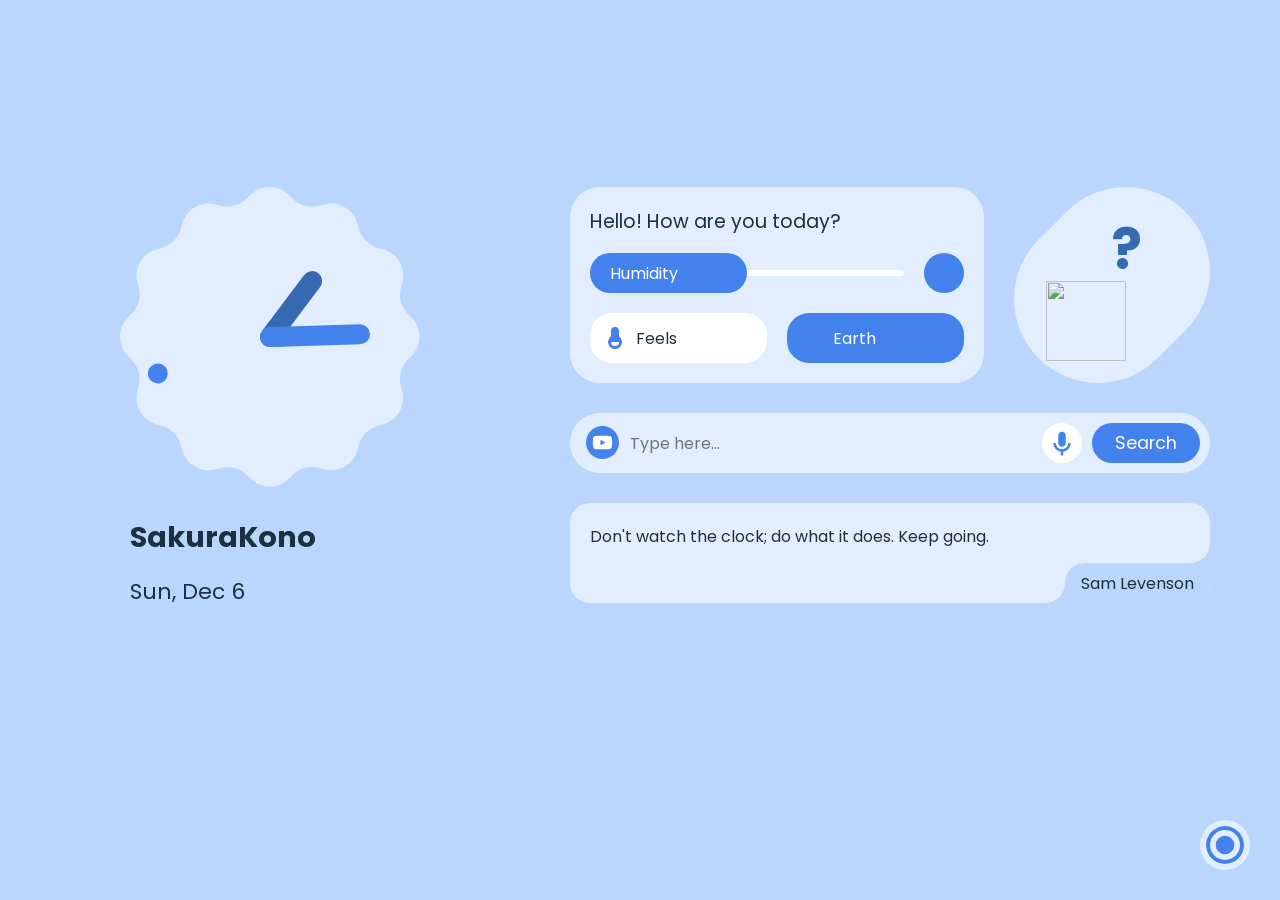
==== commit 1551fcb4: "refactor: replace welcome modal with built-in tips section" ====
--- a/index.html
+++ b/index.html
@@ -744,13 +744,6 @@
                                 <span class="engine-name" id="quoraEngineDD">Quora</span>
                             </div>
 
-                            <div data-engine="10" data-engine-name="article" id="article-dropdown" class="dropdown-item">
-                                <svg width="30" height="30">
-                                    <use href="#article-engine-icon" />
-                                </svg>
-                                <span class="engine-name" id="articleEngineDD">文章</span>
-                            </div>
-
                         </div>
                     </div>
                 </div>
@@ -845,12 +838,6 @@
                 </symbol>
             </svg>
 
-            <svg style="display: none;">
-                <symbol id="article-engine-icon" viewBox="0 0 24 24" xmlns="http://www.w3.org/2000/svg">
-                    <path d="M5 3h10l5 5v13a1 1 0 0 1-1 1H5a1 1 0 0 1-1-1V4a1 1 0 0 1 1-1zm9 1v4h4M7 12h10M7 16h6" stroke="currentColor" stroke-width="1.8" fill="none" stroke-linecap="round" stroke-linejoin="round"/>
-                </symbol>
-            </svg>
-
             <!-- ----------search with------------------- -->
             <div class="searchWithCont" style="visibility: hidden;" id="search-with-container">
 
@@ -896,14 +883,6 @@
                         </svg>
                         <label class="engine-name" id="braveEngine">Brave</label>
                         <input class="radio-button" name="search-engine" type="radio" value="engine4">
-                    </div>
-
-                    <div class="search-engine bgLightTint" data-category="search-with">
-                        <svg width="30" height="30" class="search-engine-icon">
-                            <use href="#article-engine-icon" />
-                        </svg>
-                        <label class="engine-name" id="articleEngine">文章</label>
-                        <input class="radio-button" name="search-engine" type="radio" value="engine10">
                     </div>
 
                     <div class="search-engine bgLightTint" data-category="search-on">
@@ -1847,42 +1826,12 @@
                     <div class="tips" id="tips">
                         <div class="ttcont">
                             <div class="texts">
-                                <div class="bigText" id="switchSearchModes">Switch Search Modes</div>
-                                <div class="infoText" id="switchSearchModesInfo">Click on ‘Search With’ to
-                                    change the mode.</div>
+                                <div class="bigText" id="welcomeTipTitle">欢迎</div>
+                                <div class="infoText" id="welcomeTipDesc">欢迎来到 KonoSite，一个优雅的个人主页。你可以在右侧菜单中自定义主题、管理书签、查看项目等。</div>
                             </div>
                         </div>
 
-                        <div class="ttcont hideOnMobile">
-                            <div class="texts">
-                                <div class="bigText" id="adjustZoom">Adjust Zoom</div>
-                                <div class="infoText" id="adjustZoomInfo">Press Ctrl + "+" or Ctrl + "-" to
-                                    adjust the zoom.</div>
-                            </div>
-                        </div>
-
-                        <div class="ttcont hideOnMobile">
-                            <div class="texts">
-                                <div class="bigText" id="changeBrowserTheme">Change Browser Theme</div>
-                                <div class="infoText" id="changeBrowserThemeInfo">Click the three dots (⋮) >
-                                    More tools > Customize Chrome, then choose a color that matches the extension
-                                    theme.
-                                </div>
-                            </div>
-                        </div>
-
-                        <div class="ttcont hideOnMobile" id="firefoxHomepage" style="display: none;">
-                            <div class="texts">
-                                <div class="bigText" id="updateFirefoxHomepage">Update Homepage</div>
-                                <div class="infoText" id="updateFirefoxHomepageInfo">To change your homepage
-                                    like the new tab as well, visit <a
-                                        href="https://github.com/prem-k-r/MaterialYouNewTab#-firefox"
-                                        target="_blank">this link</a> and follow the instructions.
-                                </div>
-                            </div>
-                        </div>
-
-                        <button id="dontShowTips">Don't show it again</button>
+                        <button id="dontShowTips">不再显示</button>
                     </div>
 
                     <!-- ----------end of tips----- -->
@@ -1991,7 +1940,7 @@
     <!-- ------end of Menu-bar----------- -->
     <div id="menuButton"></div>
 
-    <!-- ending-of-body -->
+    <!-- ending-of-body -->
 
 </body>
 
--- a/style.css
+++ b/style.css
@@ -6083,3 +6083,5 @@
 	padding: 20px 0;
 }
 
+
+
